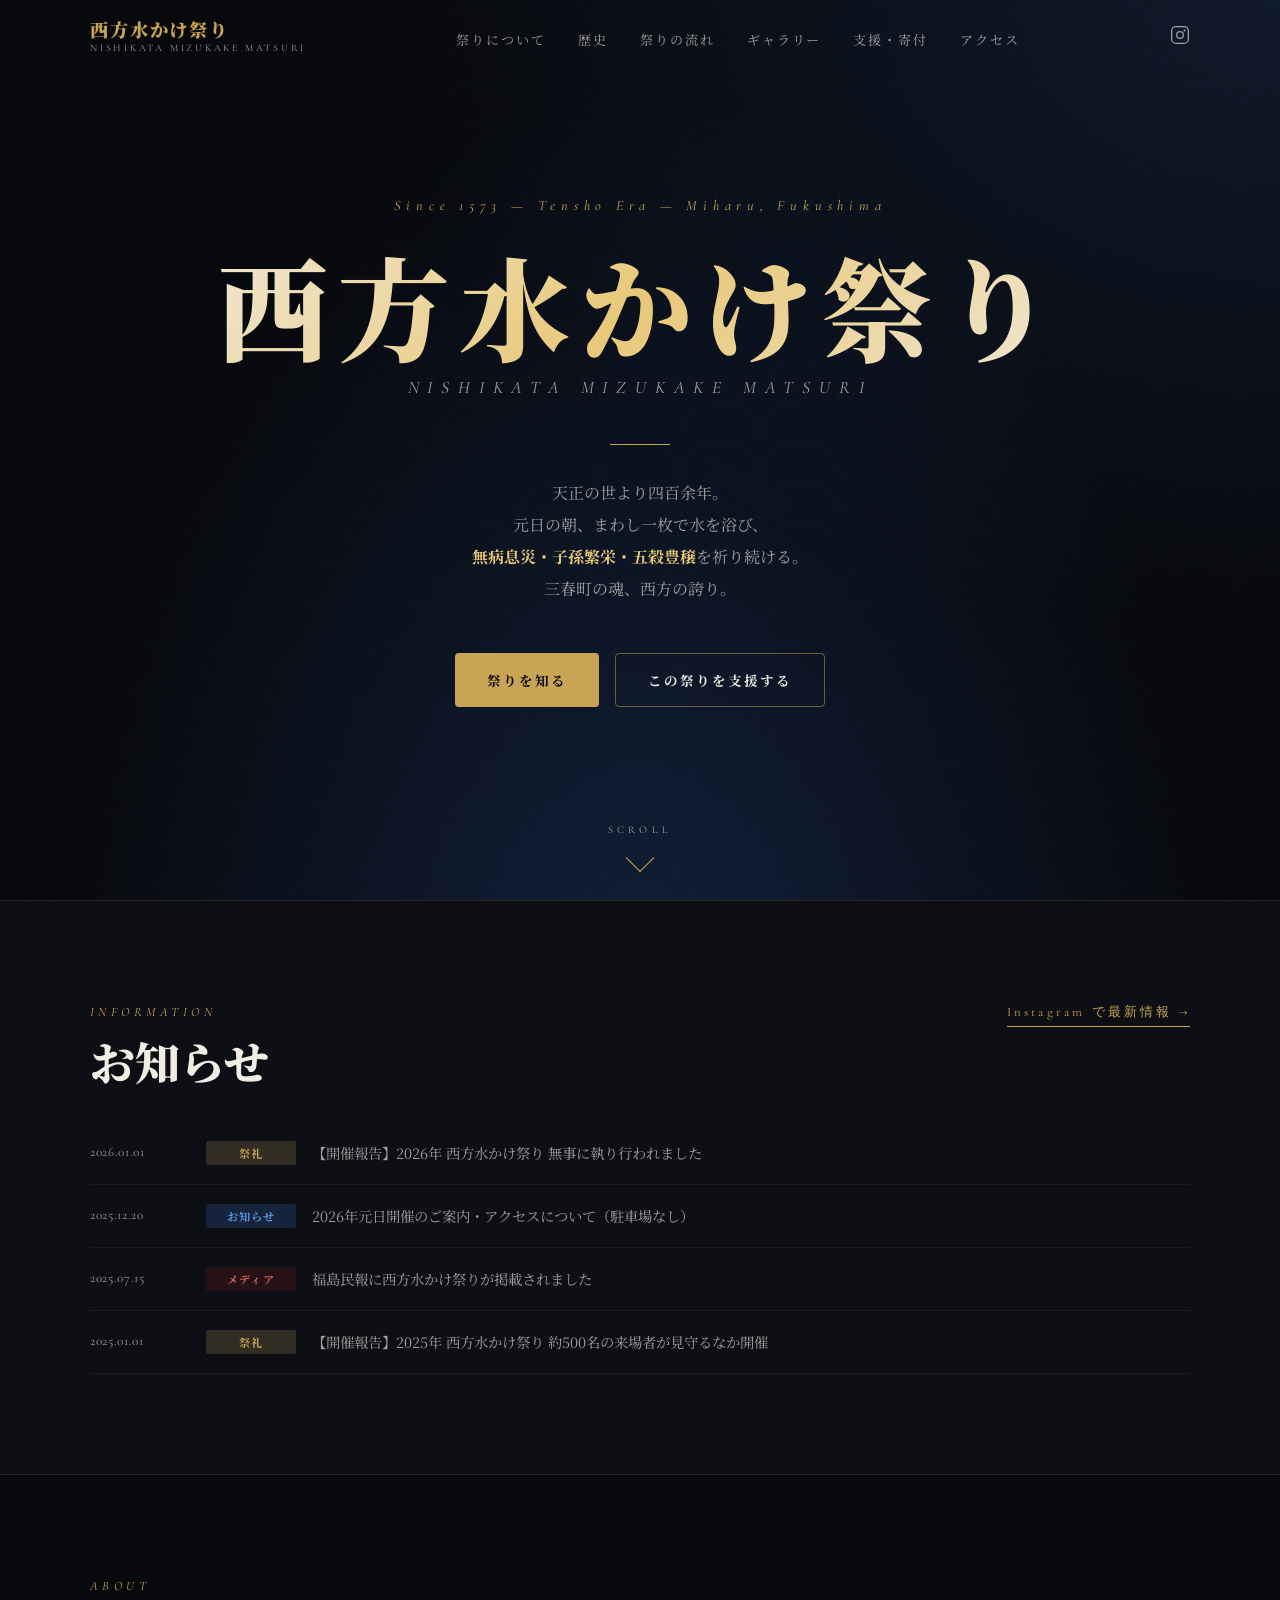
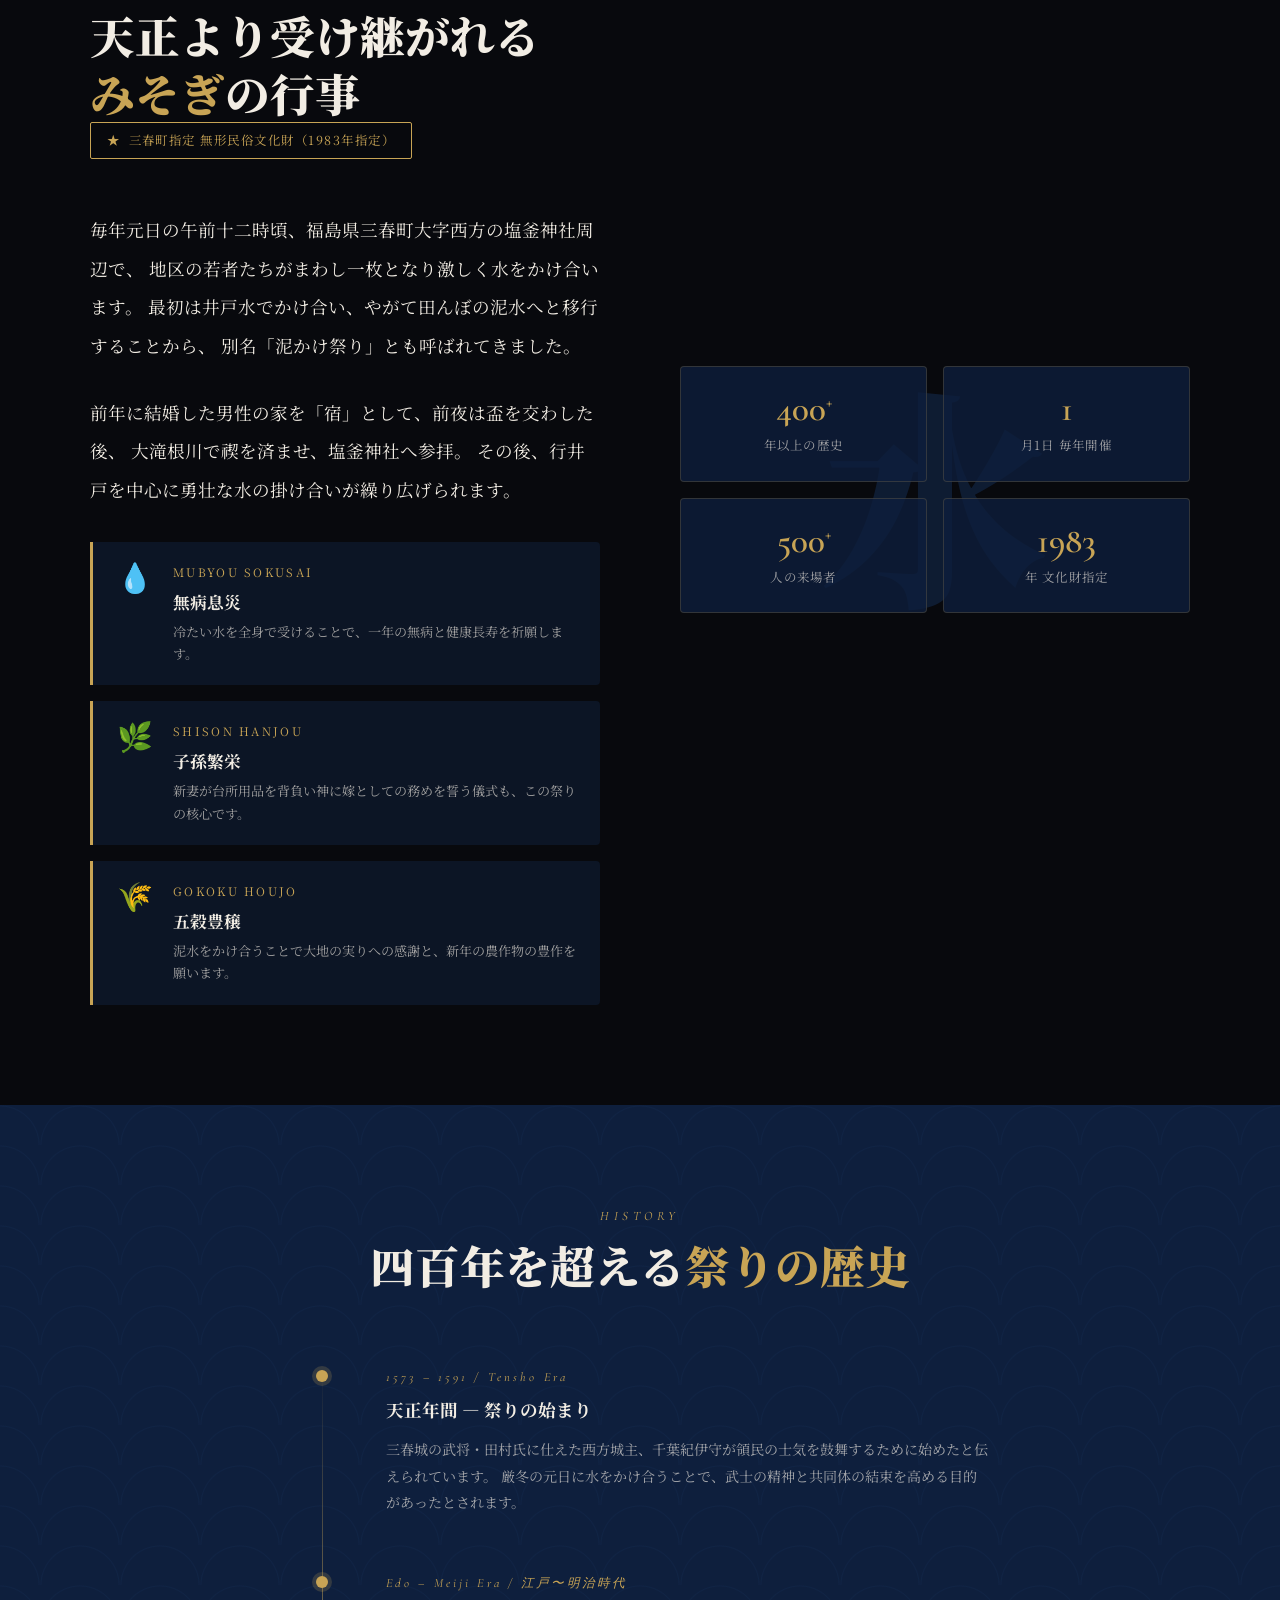
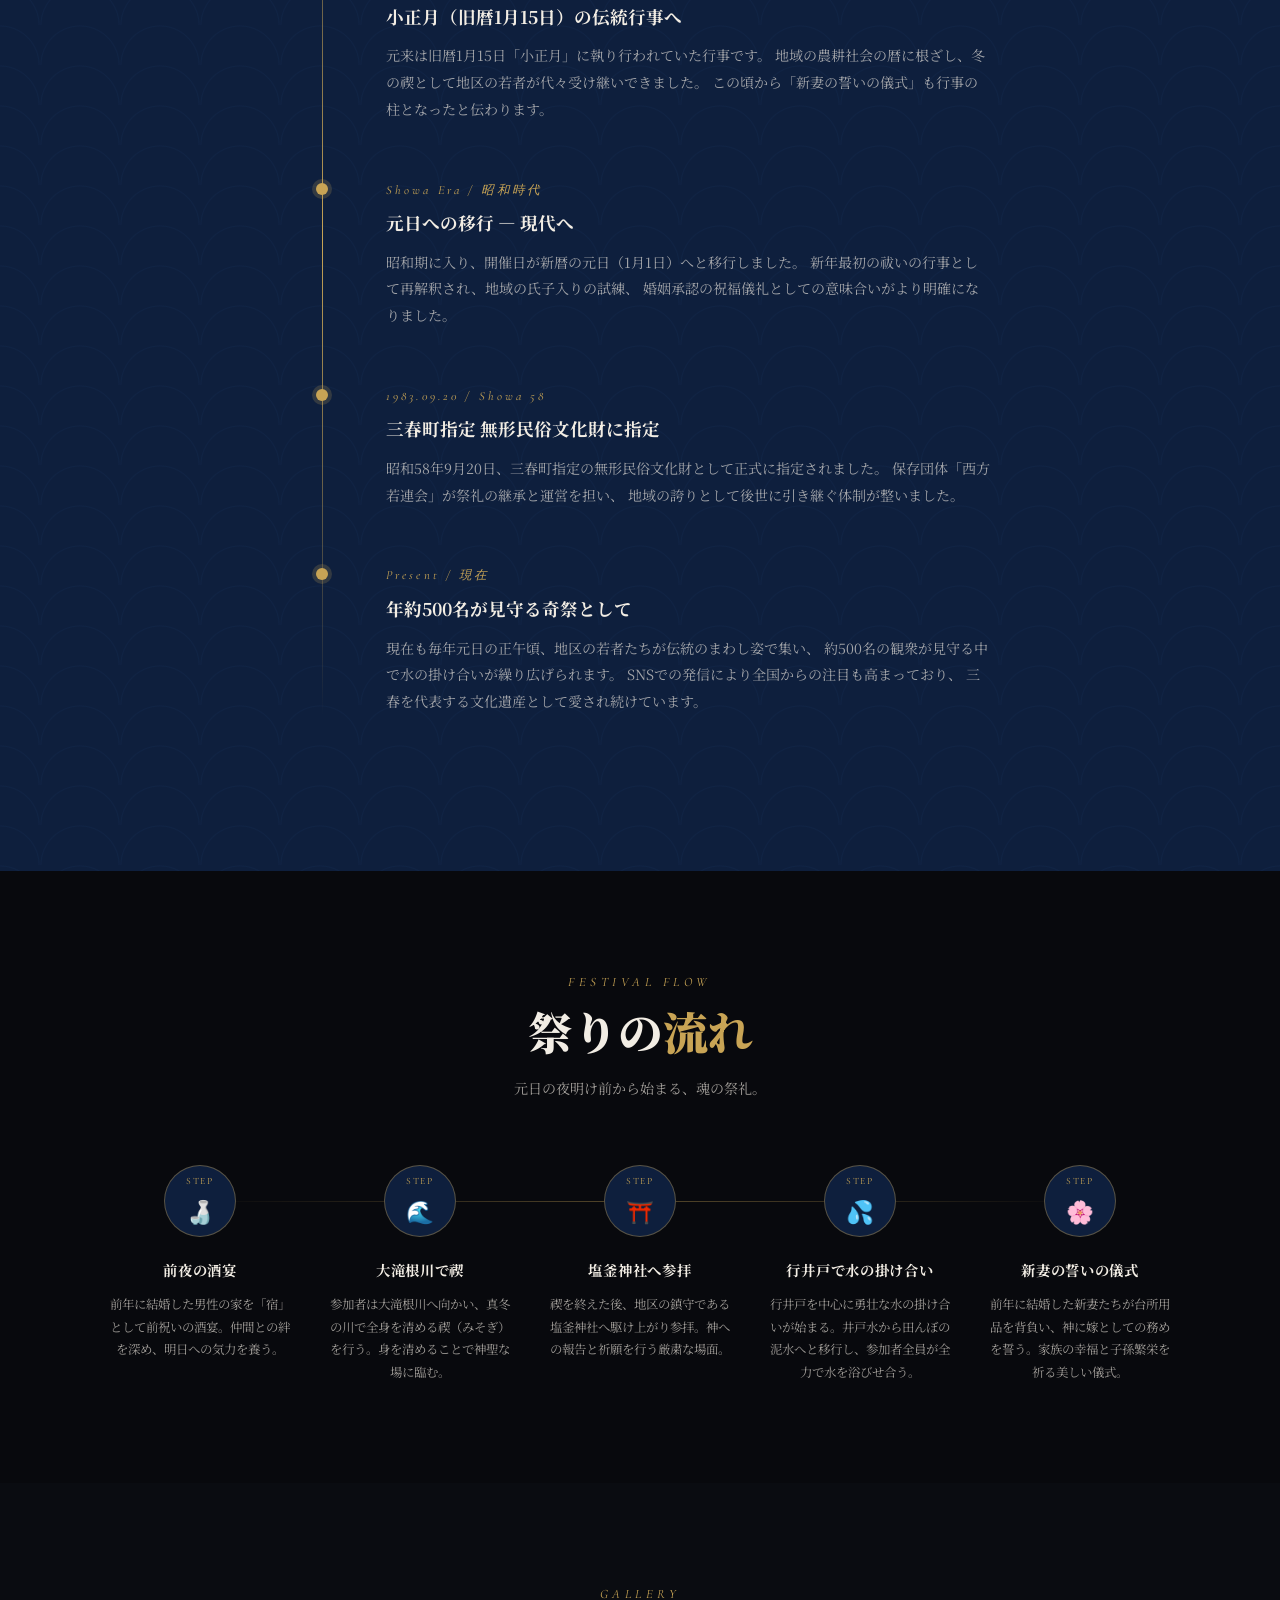
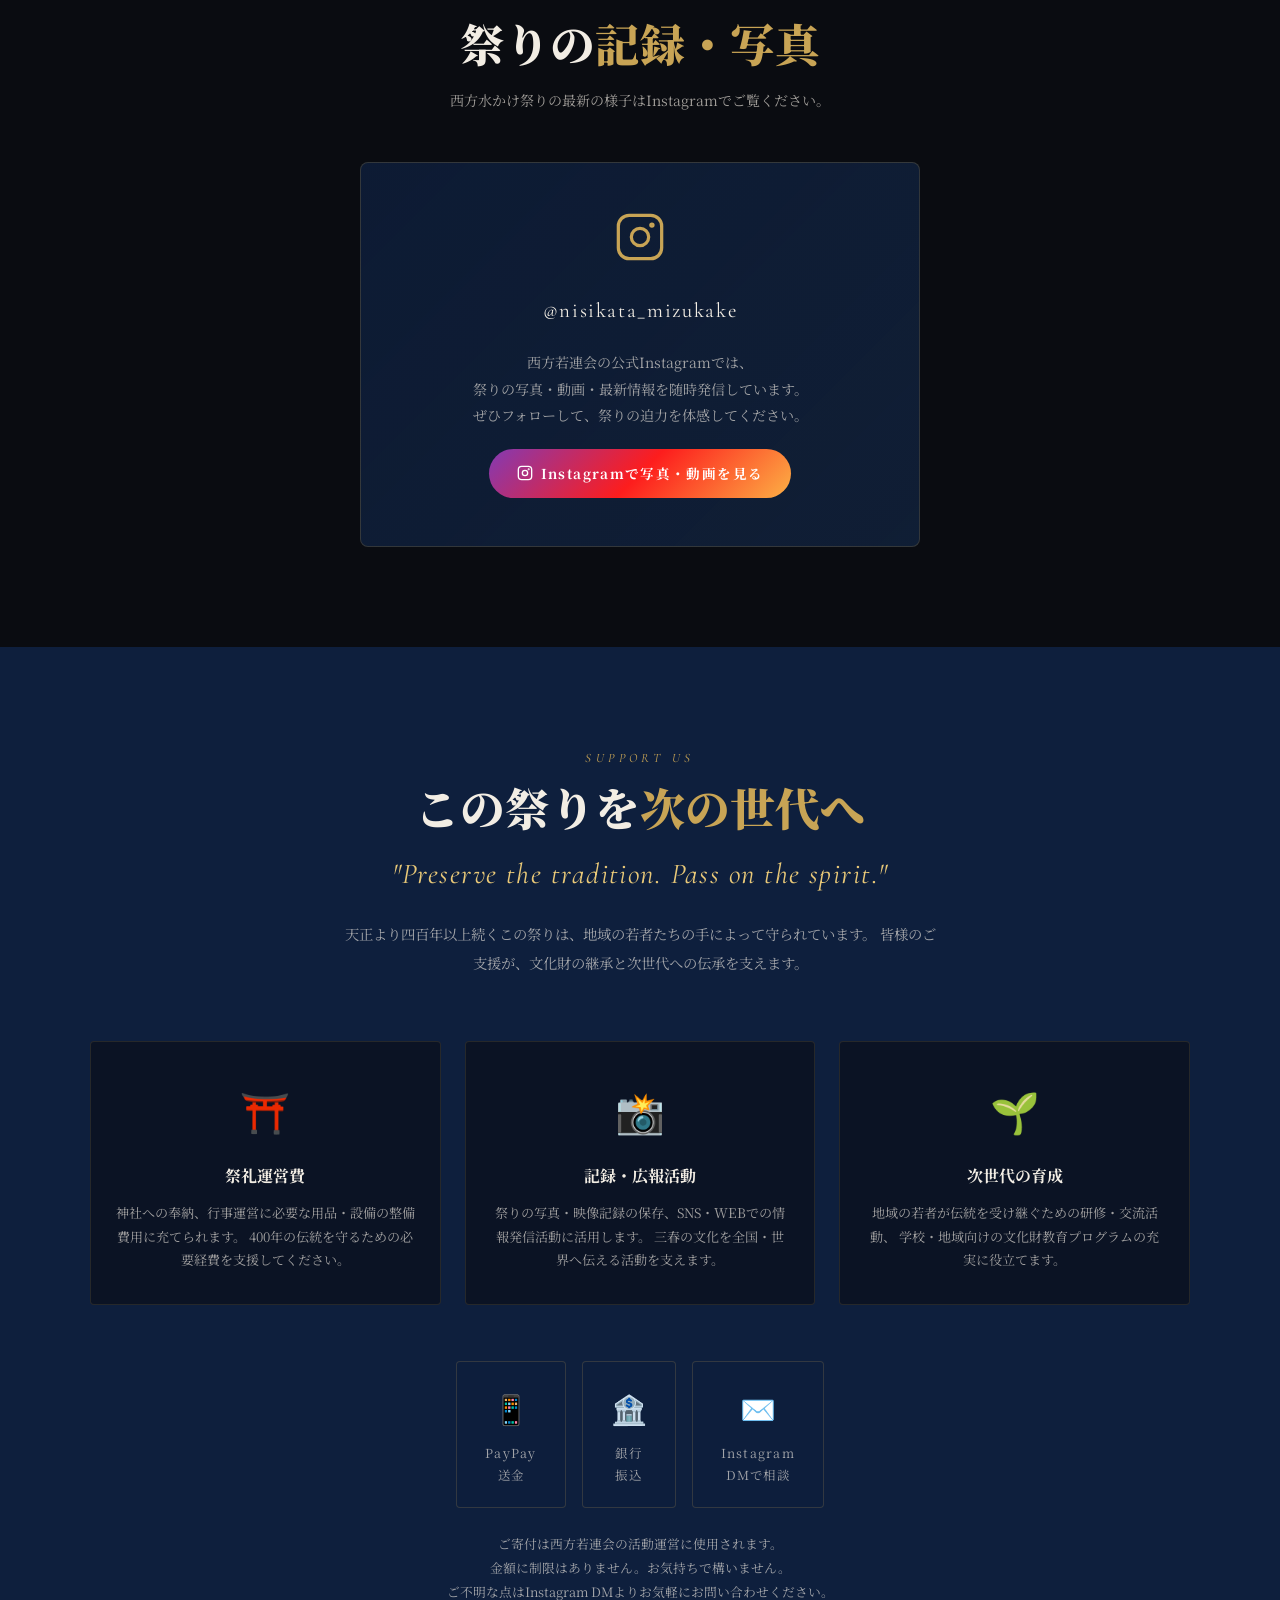
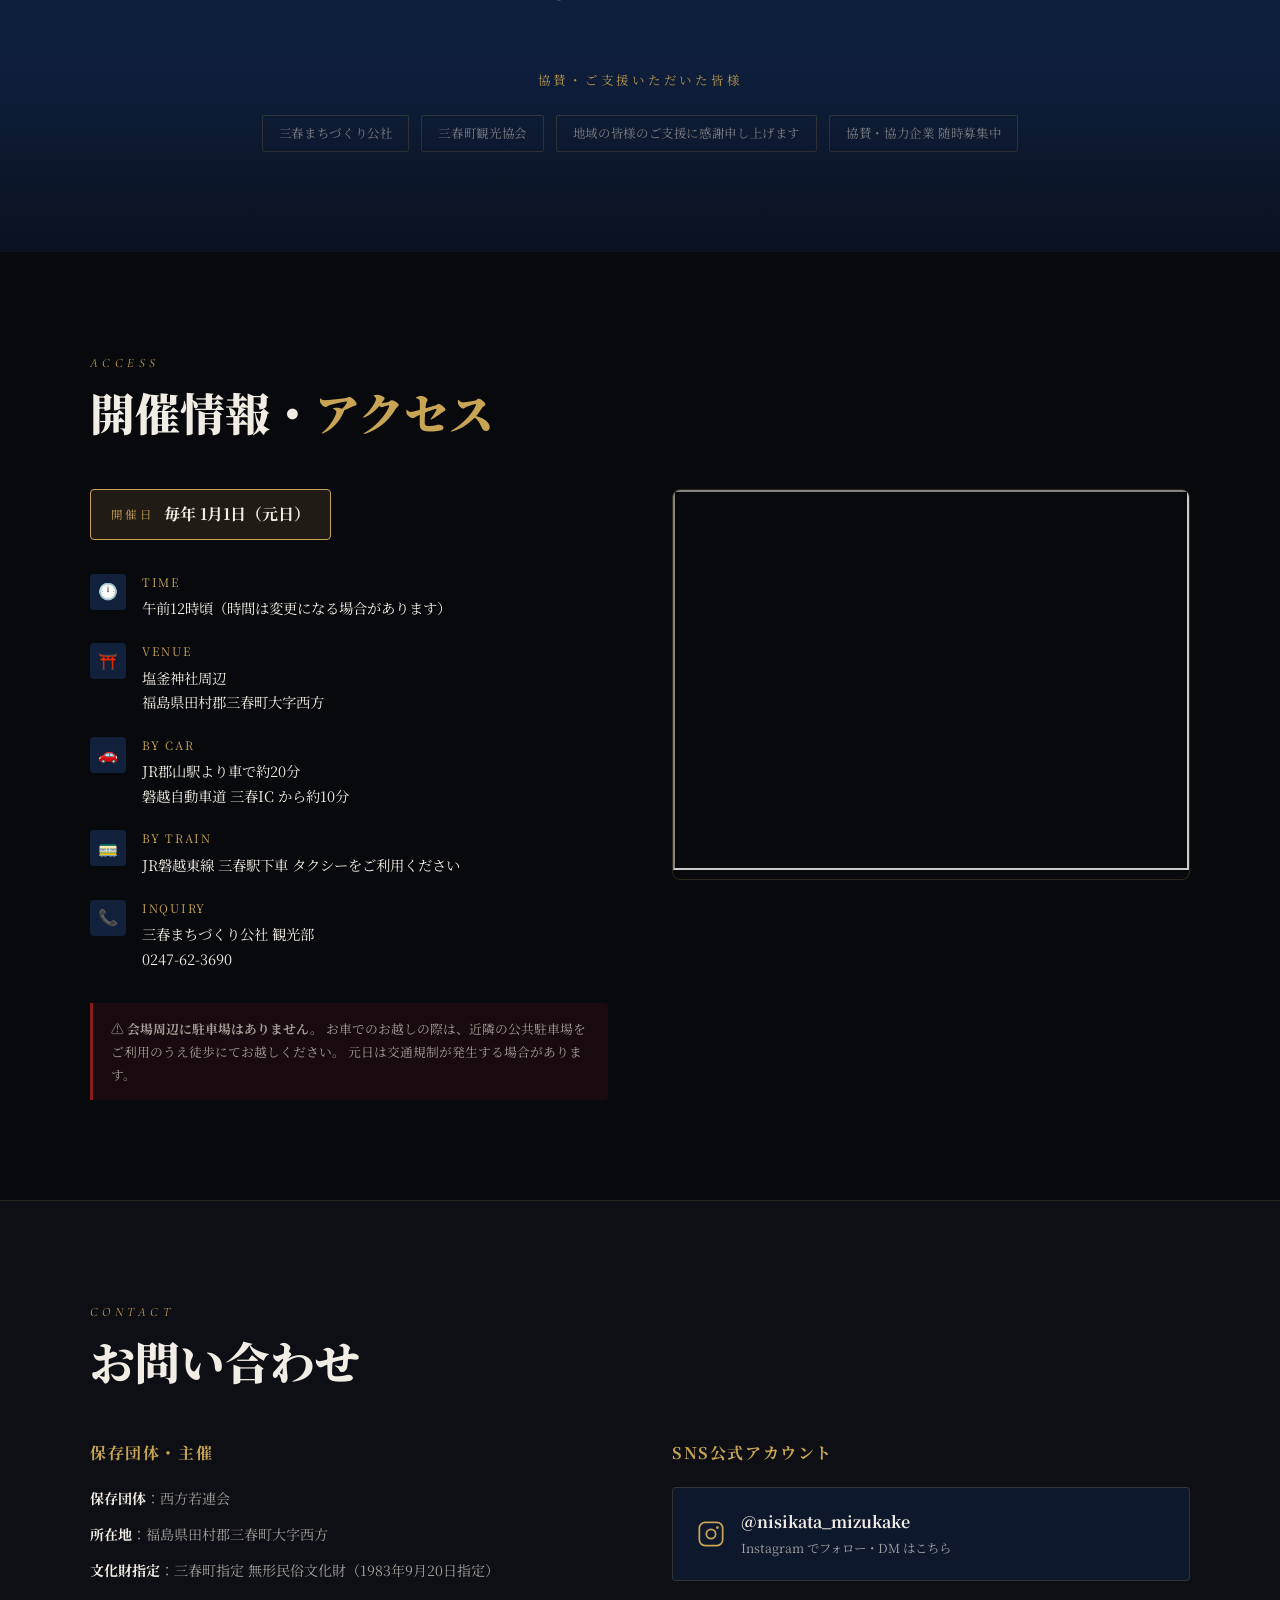
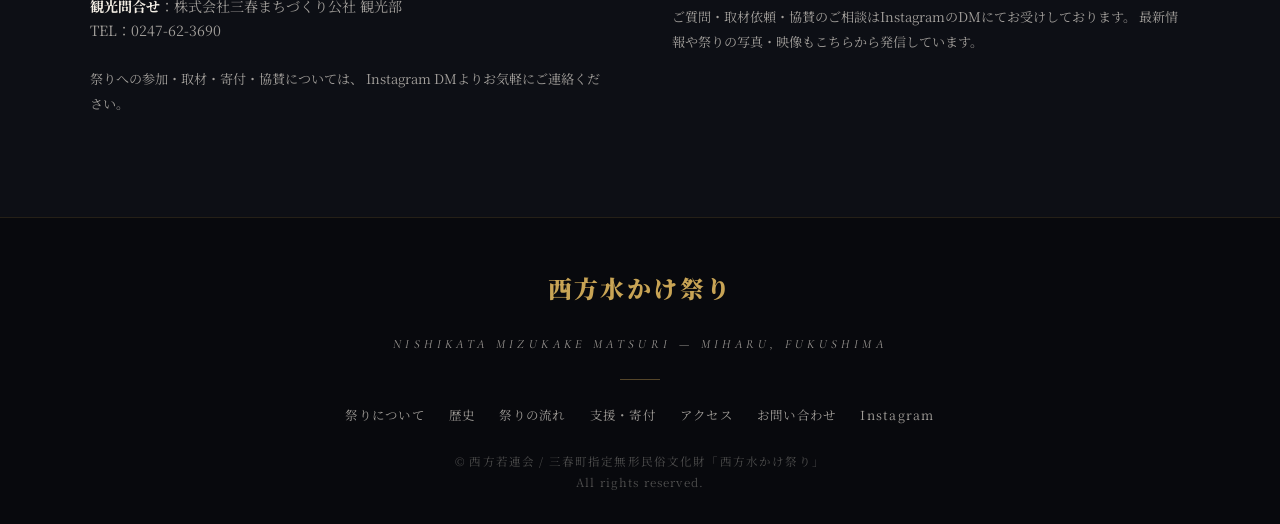
==== index.html @ 991879eb "Initial commit: 西方水かけ祭り 公式HP" ====
<!DOCTYPE html>
<html lang="ja">
<head>
  <meta charset="UTF-8">
  <meta name="viewport" content="width=device-width, initial-scale=1.0">
  <title>西方水かけ祭り | 福島県三春町 三春町指定無形民俗文化財</title>
  <meta name="description" content="天正年間より400年以上続く三春町の奇祭。毎年元日、まわし一枚で水をかけ合う勇壮な「みそぎ」の行事。無病息災・子孫繁栄・五穀豊穣を祈願。福島県三春町 塩釜神社。">
  <meta property="og:title" content="西方水かけ祭り | 福島県三春町">
  <meta property="og:description" content="天正年間より400年以上続く三春町の奇祭。毎年元日、まわし一枚で水をかけ合う勇壮な「みそぎ」の行事。">
  <meta property="og:type" content="website">
  <meta property="og:locale" content="ja_JP">
  <meta name="twitter:card" content="summary_large_image">
  <link rel="canonical" href="https://nisikata-mizukake.github.io/">
  <link rel="stylesheet" href="css/style.css">
  <link rel="icon" href="data:image/svg+xml,<svg xmlns='http://www.w3.org/2000/svg' viewBox='0 0 100 100'><text y='.9em' font-size='90'>💧</text></svg>">
</head>
<body>

  <!-- ========== MOBILE MENU ========== -->
  <div class="mobile-menu" id="mobileMenu" role="dialog" aria-modal="true" aria-label="メニュー">
    <button class="mobile-menu-close" id="mobileClose" aria-label="閉じる">&times;</button>
    <a href="#about"   onclick="closeMobile()">祭りについて</a>
    <a href="#history" onclick="closeMobile()">歴史</a>
    <a href="#flow"    onclick="closeMobile()">祭りの流れ</a>
    <a href="#gallery" onclick="closeMobile()">ギャラリー</a>
    <a href="#support" onclick="closeMobile()">支援・寄付</a>
    <a href="#access"  onclick="closeMobile()">アクセス</a>
    <a href="#contact" onclick="closeMobile()">お問い合わせ</a>
  </div>

  <!-- ========== NAVIGATION ========== -->
  <nav id="navbar" role="navigation" aria-label="メインナビゲーション">
    <div class="container">
      <div class="nav-inner">
        <a href="#hero" class="nav-logo" aria-label="トップへ">
          <span class="nav-logo-ja">西方水かけ祭り</span>
          <span class="nav-logo-en">Nishikata Mizukake Matsuri</span>
        </a>
        <ul class="nav-links" role="list">
          <li><a href="#about">祭りについて</a></li>
          <li><a href="#history">歴史</a></li>
          <li><a href="#flow">祭りの流れ</a></li>
          <li><a href="#gallery">ギャラリー</a></li>
          <li><a href="#support">支援・寄付</a></li>
          <li><a href="#access">アクセス</a></li>
        </ul>
        <div class="nav-sns">
          <a href="https://www.instagram.com/nisikata_mizukake/" target="_blank" rel="noopener" aria-label="Instagram">
            <svg viewBox="0 0 24 24" fill="none" stroke="currentColor" stroke-width="1.5" stroke-linecap="round" stroke-linejoin="round" aria-hidden="true">
              <rect x="2" y="2" width="20" height="20" rx="5" ry="5"/>
              <circle cx="12" cy="12" r="4"/>
              <circle cx="17.5" cy="6.5" r="0.5" fill="currentColor"/>
            </svg>
          </a>
        </div>
        <button class="nav-burger" id="burgerBtn" aria-label="メニューを開く" aria-expanded="false">
          <span></span><span></span><span></span>
        </button>
      </div>
    </div>
  </nav>

  <!-- ========== HERO ========== -->
  <section id="hero" aria-label="メインビジュアル">
    <div class="hero-bg"></div>
    <div class="ripple-container" aria-hidden="true">
      <div class="ripple"></div>
      <div class="ripple"></div>
      <div class="ripple"></div>
      <div class="ripple"></div>
      <div class="ripple"></div>
    </div>
    <div class="hero-vline" aria-hidden="true"></div>
    <div class="hero-vline" aria-hidden="true"></div>
    <div class="container">
      <div class="hero-content">
        <p class="hero-year">Since 1573 &mdash; Tensho Era &mdash; Miharu, Fukushima</p>
        <h1 class="hero-title-main">西方水かけ祭り</h1>
        <p class="hero-title-sub">Nishikata Mizukake Matsuri</p>
        <div class="hero-divider" aria-hidden="true"></div>
        <p class="hero-copy">
          天正の世より四百余年。<br>
          元日の朝、まわし一枚で水を浴び、<br>
          <span class="em">無病息災・子孫繁栄・五穀豊穣</span>を祈り続ける。<br>
          三春町の魂、西方の誇り。
        </p>
        <div class="hero-btns">
          <a href="#about" class="btn btn-primary">祭りを知る</a>
          <a href="#support" class="btn btn-outline">この祭りを支援する</a>
        </div>
      </div>
    </div>
    <div class="hero-scroll" aria-hidden="true">
      <span>SCROLL</span>
      <div class="scroll-arrow"></div>
    </div>
  </section>

  <!-- ========== NEWS ========== -->
  <section id="news" class="section" aria-labelledby="news-heading">
    <div class="container">
      <div class="news-header reveal">
        <div>
          <div class="section-label">Information</div>
          <h2 class="section-title" id="news-heading">お知らせ</h2>
        </div>
        <a href="https://www.instagram.com/nisikata_mizukake/" target="_blank" rel="noopener" class="news-more">Instagram で最新情報 &rarr;</a>
      </div>
      <div class="news-list reveal" role="list">
        <a href="https://www.instagram.com/nisikata_mizukake/" target="_blank" rel="noopener" class="news-item" role="listitem">
          <span class="news-date">2026.01.01</span>
          <span class="news-badge badge-event">祭礼</span>
          <span class="news-title">【開催報告】2026年 西方水かけ祭り 無事に執り行われました</span>
        </a>
        <a href="https://www.instagram.com/nisikata_mizukake/" target="_blank" rel="noopener" class="news-item" role="listitem">
          <span class="news-date">2025.12.20</span>
          <span class="news-badge badge-info">お知らせ</span>
          <span class="news-title">2026年元日開催のご案内・アクセスについて（駐車場なし）</span>
        </a>
        <a href="https://www.instagram.com/nisikata_mizukake/" target="_blank" rel="noopener" class="news-item" role="listitem">
          <span class="news-date">2025.07.15</span>
          <span class="news-badge badge-media">メディア</span>
          <span class="news-title">福島民報に西方水かけ祭りが掲載されました</span>
        </a>
        <a href="https://www.instagram.com/nisikata_mizukake/" target="_blank" rel="noopener" class="news-item" role="listitem">
          <span class="news-date">2025.01.01</span>
          <span class="news-badge badge-event">祭礼</span>
          <span class="news-title">【開催報告】2025年 西方水かけ祭り 約500名の来場者が見守るなか開催</span>
        </a>
      </div>
    </div>
  </section>

  <!-- ========== ABOUT ========== -->
  <section id="about" class="section" aria-labelledby="about-heading">
    <div class="container">
      <div class="about-grid">
        <div class="about-text-block">
          <div class="reveal-left">
            <div class="section-label">About</div>
            <h2 class="section-title" id="about-heading">
              天正より受け継がれる<br><span class="gold">みそぎ</span>の行事
            </h2>
          </div>
          <div class="about-badge reveal-left" style="transition-delay:.1s">
            <span>★</span> 三春町指定 無形民俗文化財（1983年指定）
          </div>
          <p class="about-lead reveal-left" style="transition-delay:.15s">
            毎年元日の午前十二時頃、福島県三春町大字西方の塩釜神社周辺で、
            地区の若者たちがまわし一枚となり激しく水をかけ合います。
            最初は井戸水でかけ合い、やがて田んぼの泥水へと移行することから、
            別名「泥かけ祭り」とも呼ばれてきました。
          </p>
          <p class="about-lead reveal-left" style="transition-delay:.2s">
            前年に結婚した男性の家を「宿」として、前夜は盃を交わした後、
            大滝根川で禊を済ませ、塩釜神社へ参拝。
            その後、行井戸を中心に勇壮な水の掛け合いが繰り広げられます。
          </p>
          <div class="about-keys">
            <div class="key-card reveal-left" style="transition-delay:.25s">
              <div class="key-icon">💧</div>
              <div>
                <div class="key-label">MUBYOU SOKUSAI</div>
                <div class="key-title">無病息災</div>
                <div class="key-desc">冷たい水を全身で受けることで、一年の無病と健康長寿を祈願します。</div>
              </div>
            </div>
            <div class="key-card reveal-left" style="transition-delay:.3s">
              <div class="key-icon">🌿</div>
              <div>
                <div class="key-label">SHISON HANJOU</div>
                <div class="key-title">子孫繁栄</div>
                <div class="key-desc">新妻が台所用品を背負い神に嫁としての務めを誓う儀式も、この祭りの核心です。</div>
              </div>
            </div>
            <div class="key-card reveal-left" style="transition-delay:.35s">
              <div class="key-icon">🌾</div>
              <div>
                <div class="key-label">GOKOKU HOUJO</div>
                <div class="key-title">五穀豊穣</div>
                <div class="key-desc">泥水をかけ合うことで大地の実りへの感謝と、新年の農作物の豊作を願います。</div>
              </div>
            </div>
          </div>
        </div>
        <div class="about-visual reveal-right">
          <div class="about-water-kanji" aria-hidden="true">水</div>
          <div class="about-facts">
            <div class="fact-box">
              <div class="fact-number">400<sup>+</sup></div>
              <div class="fact-label">年以上の歴史</div>
            </div>
            <div class="fact-box">
              <div class="fact-number">1</div>
              <div class="fact-label">月1日 毎年開催</div>
            </div>
            <div class="fact-box">
              <div class="fact-number">500<sup>+</sup></div>
              <div class="fact-label">人の来場者</div>
            </div>
            <div class="fact-box">
              <div class="fact-number">1983</div>
              <div class="fact-label">年 文化財指定</div>
            </div>
          </div>
        </div>
      </div>
    </div>
  </section>

  <!-- ========== HISTORY ========== -->
  <section id="history" class="section" aria-labelledby="history-heading">
    <div class="container">
      <div class="history-header reveal">
        <div class="section-label">History</div>
        <h2 class="section-title" id="history-heading">
          四百年を超える<span class="gold">祭りの歴史</span>
        </h2>
      </div>
      <div class="timeline">
        <div class="timeline-item reveal">
          <div class="timeline-dot"><div class="timeline-dot-inner"></div></div>
          <div class="timeline-body">
            <div class="timeline-era">1573 – 1591 / Tensho Era</div>
            <div class="timeline-title">天正年間 — 祭りの始まり</div>
            <div class="timeline-desc">
              三春城の武将・田村氏に仕えた西方城主、千葉紀伊守が領民の士気を鼓舞するために始めたと伝えられています。
              厳冬の元日に水をかけ合うことで、武士の精神と共同体の結束を高める目的があったとされます。
            </div>
          </div>
        </div>
        <div class="timeline-item reveal" style="transition-delay:.1s">
          <div class="timeline-dot"><div class="timeline-dot-inner"></div></div>
          <div class="timeline-body">
            <div class="timeline-era">Edo – Meiji Era / 江戸〜明治時代</div>
            <div class="timeline-title">小正月（旧暦1月15日）の伝統行事へ</div>
            <div class="timeline-desc">
              元来は旧暦1月15日「小正月」に執り行われていた行事です。
              地域の農耕社会の暦に根ざし、冬の禊として地区の若者が代々受け継いできました。
              この頃から「新妻の誓いの儀式」も行事の柱となったと伝わります。
            </div>
          </div>
        </div>
        <div class="timeline-item reveal" style="transition-delay:.2s">
          <div class="timeline-dot"><div class="timeline-dot-inner"></div></div>
          <div class="timeline-body">
            <div class="timeline-era">Showa Era / 昭和時代</div>
            <div class="timeline-title">元日への移行 — 現代へ</div>
            <div class="timeline-desc">
              昭和期に入り、開催日が新暦の元日（1月1日）へと移行しました。
              新年最初の祓いの行事として再解釈され、地域の氏子入りの試練、
              婚姻承認の祝福儀礼としての意味合いがより明確になりました。
            </div>
          </div>
        </div>
        <div class="timeline-item reveal" style="transition-delay:.3s">
          <div class="timeline-dot"><div class="timeline-dot-inner"></div></div>
          <div class="timeline-body">
            <div class="timeline-era">1983.09.20 / Showa 58</div>
            <div class="timeline-title">三春町指定 無形民俗文化財に指定</div>
            <div class="timeline-desc">
              昭和58年9月20日、三春町指定の無形民俗文化財として正式に指定されました。
              保存団体「西方若連会」が祭礼の継承と運営を担い、
              地域の誇りとして後世に引き継ぐ体制が整いました。
            </div>
          </div>
        </div>
        <div class="timeline-item reveal" style="transition-delay:.4s">
          <div class="timeline-dot"><div class="timeline-dot-inner"></div></div>
          <div class="timeline-body">
            <div class="timeline-era">Present / 現在</div>
            <div class="timeline-title">年約500名が見守る奇祭として</div>
            <div class="timeline-desc">
              現在も毎年元日の正午頃、地区の若者たちが伝統のまわし姿で集い、
              約500名の観衆が見守る中で水の掛け合いが繰り広げられます。
              SNSでの発信により全国からの注目も高まっており、
              三春を代表する文化遺産として愛され続けています。
            </div>
          </div>
        </div>
      </div>
    </div>
  </section>

  <!-- ========== FLOW ========== -->
  <section id="flow" class="section" aria-labelledby="flow-heading">
    <div class="container">
      <div class="flow-header reveal">
        <div class="section-label">Festival Flow</div>
        <h2 class="section-title" id="flow-heading">
          祭りの<span class="gold">流れ</span>
        </h2>
        <p style="margin-top:16px;font-size:0.88rem;color:var(--white-sub);">
          元日の夜明け前から始まる、魂の祭礼。
        </p>
      </div>
      <div class="flow-steps">
        <div class="flow-step reveal" style="transition-delay:0s">
          <div class="flow-num">
            <span class="flow-num-text">STEP</span>
            <span class="flow-num-icon">🍶</span>
          </div>
          <div>
            <div class="flow-step-title">前夜の酒宴</div>
            <div class="flow-step-desc">前年に結婚した男性の家を「宿」として前祝いの酒宴。仲間との絆を深め、明日への気力を養う。</div>
          </div>
        </div>
        <div class="flow-step reveal" style="transition-delay:.1s">
          <div class="flow-num">
            <span class="flow-num-text">STEP</span>
            <span class="flow-num-icon">🌊</span>
          </div>
          <div>
            <div class="flow-step-title">大滝根川で禊</div>
            <div class="flow-step-desc">参加者は大滝根川へ向かい、真冬の川で全身を清める禊（みそぎ）を行う。身を清めることで神聖な場に臨む。</div>
          </div>
        </div>
        <div class="flow-step reveal" style="transition-delay:.2s">
          <div class="flow-num">
            <span class="flow-num-text">STEP</span>
            <span class="flow-num-icon">⛩️</span>
          </div>
          <div>
            <div class="flow-step-title">塩釜神社へ参拝</div>
            <div class="flow-step-desc">禊を終えた後、地区の鎮守である塩釜神社へ駆け上がり参拝。神への報告と祈願を行う厳粛な場面。</div>
          </div>
        </div>
        <div class="flow-step reveal" style="transition-delay:.3s">
          <div class="flow-num">
            <span class="flow-num-text">STEP</span>
            <span class="flow-num-icon">💦</span>
          </div>
          <div>
            <div class="flow-step-title">行井戸で水の掛け合い</div>
            <div class="flow-step-desc">行井戸を中心に勇壮な水の掛け合いが始まる。井戸水から田んぼの泥水へと移行し、参加者全員が全力で水を浴びせ合う。</div>
          </div>
        </div>
        <div class="flow-step reveal" style="transition-delay:.4s">
          <div class="flow-num">
            <span class="flow-num-text">STEP</span>
            <span class="flow-num-icon">🌸</span>
          </div>
          <div>
            <div class="flow-step-title">新妻の誓いの儀式</div>
            <div class="flow-step-desc">前年に結婚した新妻たちが台所用品を背負い、神に嫁としての務めを誓う。家族の幸福と子孫繁栄を祈る美しい儀式。</div>
          </div>
        </div>
      </div>
    </div>
  </section>

  <!-- ========== GALLERY / SNS ========== -->
  <section id="gallery" class="section" aria-labelledby="gallery-heading">
    <div class="container">
      <div class="gallery-header reveal">
        <div class="section-label">Gallery</div>
        <h2 class="section-title" id="gallery-heading">
          祭りの<span class="gold">記録・写真</span>
        </h2>
        <p style="margin-top:16px;font-size:0.88rem;color:var(--white-sub);">
          西方水かけ祭りの最新の様子はInstagramでご覧ください。
        </p>
      </div>
      <a href="https://www.instagram.com/nisikata_mizukake/" target="_blank" rel="noopener" class="gallery-sns-card reveal">
        <div class="gallery-sns-icon">
          <svg viewBox="0 0 24 24" fill="none" stroke="currentColor" stroke-width="1.5" stroke-linecap="round" stroke-linejoin="round" aria-hidden="true">
            <rect x="2" y="2" width="20" height="20" rx="5" ry="5"/>
            <circle cx="12" cy="12" r="4"/>
            <circle cx="17.5" cy="6.5" r="0.5" fill="currentColor"/>
          </svg>
        </div>
        <div class="gallery-sns-handle">@nisikata_mizukake</div>
        <div class="gallery-sns-desc">
          西方若連会の公式Instagramでは、<br>
          祭りの写真・動画・最新情報を随時発信しています。<br>
          ぜひフォローして、祭りの迫力を体感してください。
        </div>
        <span class="gallery-sns-btn" aria-label="Instagramを見る">
          <svg width="16" height="16" viewBox="0 0 24 24" fill="none" stroke="currentColor" stroke-width="2" stroke-linecap="round" stroke-linejoin="round" aria-hidden="true">
            <rect x="2" y="2" width="20" height="20" rx="5" ry="5"/>
            <circle cx="12" cy="12" r="4"/>
            <circle cx="17.5" cy="6.5" r="0.5" fill="currentColor"/>
          </svg>
          Instagramで写真・動画を見る
        </span>
      </a>
    </div>
  </section>

  <!-- ========== SUPPORT / DONATE ========== -->
  <section id="support" class="section" aria-labelledby="support-heading">
    <div class="container">
      <div class="support-header reveal">
        <div class="section-label">Support Us</div>
        <h2 class="section-title" id="support-heading">
          この祭りを<span class="gold">次の世代へ</span>
        </h2>
        <p class="support-copy">"Preserve the tradition. Pass on the spirit."</p>
        <p style="margin-top:20px;font-size:0.9rem;color:var(--white-sub);max-width:600px;margin-inline:auto;line-height:2;">
          天正より四百年以上続くこの祭りは、地域の若者たちの手によって守られています。
          皆様のご支援が、文化財の継承と次世代への伝承を支えます。
        </p>
      </div>
      <div class="support-grid">
        <div class="support-card reveal" style="transition-delay:0s">
          <div class="support-icon">⛩️</div>
          <div class="support-card-title">祭礼運営費</div>
          <div class="support-card-desc">
            神社への奉納、行事運営に必要な用品・設備の整備費用に充てられます。
            400年の伝統を守るための必要経費を支援してください。
          </div>
        </div>
        <div class="support-card reveal" style="transition-delay:.1s">
          <div class="support-icon">📸</div>
          <div class="support-card-title">記録・広報活動</div>
          <div class="support-card-desc">
            祭りの写真・映像記録の保存、SNS・WEBでの情報発信活動に活用します。
            三春の文化を全国・世界へ伝える活動を支えます。
          </div>
        </div>
        <div class="support-card reveal" style="transition-delay:.2s">
          <div class="support-icon">🌱</div>
          <div class="support-card-title">次世代の育成</div>
          <div class="support-card-desc">
            地域の若者が伝統を受け継ぐための研修・交流活動、
            学校・地域向けの文化財教育プログラムの充実に役立てます。
          </div>
        </div>
      </div>

      <div class="support-actions reveal" style="transition-delay:.1s">
        <div class="support-methods">
          <div class="support-method" onclick="showDonateInfo('paypay')">
            <div class="support-method-icon">📱</div>
            <div class="support-method-label">PayPay<br>送金</div>
          </div>
          <div class="support-method" onclick="showDonateInfo('bank')">
            <div class="support-method-icon">🏦</div>
            <div class="support-method-label">銀行<br>振込</div>
          </div>
          <a href="https://www.instagram.com/nisikata_mizukake/" target="_blank" rel="noopener" class="support-method">
            <div class="support-method-icon">✉️</div>
            <div class="support-method-label">Instagram<br>DMで相談</div>
          </a>
        </div>
        <!-- 振込情報モーダル -->
        <div id="donateModal" style="display:none;background:rgba(14,31,61,0.95);border:1px solid var(--gold);border-radius:8px;padding:28px 32px;max-width:480px;width:100%;text-align:center;">
          <div id="donateModalContent"></div>
          <button onclick="closeDonateModal()" style="margin-top:20px;background:none;border:1px solid rgba(200,164,85,0.4);color:var(--white-sub);padding:8px 24px;border-radius:4px;cursor:pointer;font-family:var(--font-ja);letter-spacing:0.1em;">閉じる</button>
        </div>

        <p class="support-note">
          ご寄付は西方若連会の活動運営に使用されます。<br>
          金額に制限はありません。お気持ちで構いません。<br>
          ご不明な点はInstagram DMよりお気軽にお問い合わせください。
        </p>
      </div>

      <div class="supporters-section reveal" style="transition-delay:.2s">
        <div class="supporters-title">協賛・ご支援いただいた皆様</div>
        <div class="supporters-list">
          <span class="supporter-badge">三春まちづくり公社</span>
          <span class="supporter-badge">三春町観光協会</span>
          <span class="supporter-badge">地域の皆様のご支援に感謝申し上げます</span>
          <span class="supporter-badge">協賛・協力企業 随時募集中</span>
        </div>
      </div>
    </div>
  </section>

  <!-- ========== ACCESS ========== -->
  <section id="access" class="section" aria-labelledby="access-heading">
    <div class="container">
      <div style="margin-bottom:48px;" class="reveal">
        <div class="section-label">Access</div>
        <h2 class="section-title" id="access-heading">開催情報・<span class="gold">アクセス</span></h2>
      </div>
      <div class="access-grid">
        <div class="access-info reveal-left">
          <div class="access-event-date">
            <span class="date-label">開催日</span>
            <span class="date-val">毎年 1月1日（元日）</span>
          </div>
          <ul class="access-list">
            <li>
              <div class="access-list-icon">🕛</div>
              <div class="access-list-text">
                <div class="access-list-label">Time</div>
                <div class="access-list-val">午前12時頃（時間は変更になる場合があります）</div>
              </div>
            </li>
            <li>
              <div class="access-list-icon">⛩️</div>
              <div class="access-list-text">
                <div class="access-list-label">Venue</div>
                <div class="access-list-val">塩釜神社周辺<br>福島県田村郡三春町大字西方</div>
              </div>
            </li>
            <li>
              <div class="access-list-icon">🚗</div>
              <div class="access-list-text">
                <div class="access-list-label">By Car</div>
                <div class="access-list-val">JR郡山駅より車で約20分<br>磐越自動車道 三春IC から約10分</div>
              </div>
            </li>
            <li>
              <div class="access-list-icon">🚃</div>
              <div class="access-list-text">
                <div class="access-list-label">By Train</div>
                <div class="access-list-val">JR磐越東線 三春駅下車 タクシーをご利用ください</div>
              </div>
            </li>
            <li>
              <div class="access-list-icon">📞</div>
              <div class="access-list-text">
                <div class="access-list-label">Inquiry</div>
                <div class="access-list-val">三春まちづくり公社 観光部<br>0247-62-3690</div>
              </div>
            </li>
          </ul>
          <div class="access-note">
            ⚠ <strong>会場周辺に駐車場はありません。</strong>
            お車でのお越しの際は、近隣の公共駐車場をご利用のうえ徒歩にてお越しください。
            元日は交通規制が発生する場合があります。
          </div>
        </div>
        <div class="map-wrap reveal-right">
          <iframe
            src="https://www.google.com/maps/embed?pb=!1m18!1m12!1m3!1d3194.1234567890!2d140.4987!3d37.4412!2m3!1f0!2f0!3f0!3m2!1i1024!2i768!4f13.1!3m3!1m2!1s0x0%3A0x0!2s%E5%A1%A9%E9%87%9C%E7%A5%9E%E7%A4%BE!5e0!3m2!1sja!2sjp!4v1700000000000!5m2!1sja!2sjp"
            title="塩釜神社 地図"
            loading="lazy"
            referrerpolicy="no-referrer-when-downgrade"
            allowfullscreen>
          </iframe>
        </div>
      </div>
    </div>
  </section>

  <!-- ========== CONTACT ========== -->
  <section id="contact" class="section" aria-labelledby="contact-heading">
    <div class="container">
      <div style="margin-bottom:48px;" class="reveal">
        <div class="section-label">Contact</div>
        <h2 class="section-title" id="contact-heading">お問い合わせ</h2>
      </div>
      <div class="contact-grid">
        <div class="reveal-left">
          <div class="contact-block-title">保存団体・主催</div>
          <ul class="contact-detail-list">
            <li><strong>保存団体</strong>：西方若連会</li>
            <li><strong>所在地</strong>：福島県田村郡三春町大字西方</li>
            <li><strong>文化財指定</strong>：三春町指定 無形民俗文化財（1983年9月20日指定）</li>
            <li><strong>観光問合せ</strong>：株式会社三春まちづくり公社 観光部<br>TEL：0247-62-3690</li>
          </ul>
          <p style="margin-top:24px;font-size:0.82rem;color:var(--white-sub);line-height:1.9;">
            祭りへの参加・取材・寄付・協賛については、
            Instagram DMよりお気軽にご連絡ください。
          </p>
        </div>
        <div class="reveal-right" style="transition-delay:.1s">
          <div class="contact-block-title">SNS公式アカウント</div>
          <a href="https://www.instagram.com/nisikata_mizukake/" target="_blank" rel="noopener" class="contact-sns-cta">
            <svg viewBox="0 0 24 24" fill="none" stroke="currentColor" stroke-width="1.5" stroke-linecap="round" stroke-linejoin="round" aria-hidden="true">
              <rect x="2" y="2" width="20" height="20" rx="5" ry="5"/>
              <circle cx="12" cy="12" r="4"/>
              <circle cx="17.5" cy="6.5" r="0.5" fill="currentColor"/>
            </svg>
            <div class="contact-sns-text">
              <div class="contact-sns-handle">@nisikata_mizukake</div>
              <div class="contact-sns-note">Instagram でフォロー・DM はこちら</div>
            </div>
          </a>
          <p style="margin-top:24px;font-size:0.82rem;color:var(--white-sub);line-height:1.9;">
            ご質問・取材依頼・協賛のご相談はInstagramのDMにてお受けしております。
            最新情報や祭りの写真・映像もこちらから発信しています。
          </p>
        </div>
      </div>
    </div>
  </section>

  <!-- ========== FOOTER ========== -->
  <footer role="contentinfo">
    <div class="container">
      <div class="footer-inner">
        <div class="footer-logo-ja">西方水かけ祭り</div>
        <div class="footer-logo-en">Nishikata Mizukake Matsuri — Miharu, Fukushima</div>
        <div class="footer-divider" aria-hidden="true"></div>
        <div class="footer-links">
          <a href="#about">祭りについて</a>
          <a href="#history">歴史</a>
          <a href="#flow">祭りの流れ</a>
          <a href="#support">支援・寄付</a>
          <a href="#access">アクセス</a>
          <a href="#contact">お問い合わせ</a>
          <a href="https://www.instagram.com/nisikata_mizukake/" target="_blank" rel="noopener">Instagram</a>
        </div>
        <p class="footer-copy">
          &copy; 西方若連会 / 三春町指定無形民俗文化財「西方水かけ祭り」<br>
          All rights reserved.
        </p>
      </div>
    </div>
  </footer>

  <script src="js/main.js"></script>
</body>
</html>
---- css/style.css ----
/* ============================================================
   西方水かけ祭り 公式HP — style.css
   ============================================================ */

/* ---------- Google Fonts ---------- */
@import url('https://fonts.googleapis.com/css2?family=Noto+Serif+JP:wght@400;700;900&family=Cormorant+Garamond:ital,wght@0,400;0,600;1,400;1,600&display=swap');

/* ---------- CSS Variables ---------- */
:root {
  --black:      #08090d;
  --dark-navy:  #0e1f3d;
  --navy:       #1a3a6b;
  --water:      #3a7bd5;
  --water-light:#5a9ae0;
  --gold:       #c8a455;
  --gold-light: #e8c878;
  --white:      #f2ede4;
  --white-sub:  rgba(242,237,228,0.65);
  --crimson:    #8b1a1a;
  --font-ja:    'Noto Serif JP', serif;
  --font-en:    'Cormorant Garamond', serif;
  --transition: 0.4s cubic-bezier(0.25,0.8,0.25,1);
  --radius:     4px;
}

/* ---------- Reset & Base ---------- */
*, *::before, *::after { box-sizing: border-box; margin: 0; padding: 0; }

html { scroll-behavior: smooth; font-size: 16px; }

body {
  background: var(--black);
  color: var(--white);
  font-family: var(--font-ja);
  line-height: 1.8;
  overflow-x: hidden;
}

a { color: inherit; text-decoration: none; }
img { max-width: 100%; display: block; }

/* ---------- Utility ---------- */
.container {
  width: 90%;
  max-width: 1100px;
  margin: 0 auto;
}

.section { padding: 100px 0; }
.section-label {
  font-family: var(--font-en);
  font-style: italic;
  font-size: 0.8rem;
  letter-spacing: 0.35em;
  color: var(--gold);
  margin-bottom: 0.5rem;
  text-transform: uppercase;
}
.section-title {
  font-size: clamp(1.8rem, 4vw, 2.8rem);
  font-weight: 900;
  line-height: 1.3;
  color: var(--white);
}
.section-title .gold { color: var(--gold); }

/* ---------- Scroll Reveal ---------- */
.reveal {
  opacity: 0;
  transform: translateY(32px);
  transition: opacity 0.7s var(--transition), transform 0.7s var(--transition);
}
.reveal.visible {
  opacity: 1;
  transform: translateY(0);
}
.reveal-left {
  opacity: 0;
  transform: translateX(-32px);
  transition: opacity 0.7s var(--transition), transform 0.7s var(--transition);
}
.reveal-left.visible { opacity: 1; transform: translateX(0); }
.reveal-right {
  opacity: 0;
  transform: translateX(32px);
  transition: opacity 0.7s var(--transition), transform 0.7s var(--transition);
}
.reveal-right.visible { opacity: 1; transform: translateX(0); }

/* ---------- Navigation ---------- */
#navbar {
  position: fixed;
  top: 0; left: 0; right: 0;
  z-index: 1000;
  padding: 20px 0;
  transition: background var(--transition), padding var(--transition), backdrop-filter var(--transition);
}
#navbar.scrolled {
  background: rgba(8,9,13,0.92);
  backdrop-filter: blur(12px);
  padding: 12px 0;
  border-bottom: 1px solid rgba(200,164,85,0.2);
}
.nav-inner {
  display: flex;
  align-items: center;
  justify-content: space-between;
  gap: 24px;
}
.nav-logo {
  display: flex;
  flex-direction: column;
  gap: 2px;
  cursor: pointer;
}
.nav-logo-ja {
  font-size: 1.15rem;
  font-weight: 900;
  color: var(--gold);
  letter-spacing: 0.1em;
  line-height: 1;
}
.nav-logo-en {
  font-family: var(--font-en);
  font-size: 0.62rem;
  letter-spacing: 0.28em;
  color: var(--white-sub);
  text-transform: uppercase;
}
.nav-links {
  display: flex;
  align-items: center;
  gap: 32px;
  list-style: none;
}
.nav-links a {
  font-size: 0.82rem;
  letter-spacing: 0.15em;
  color: var(--white-sub);
  transition: color var(--transition);
  position: relative;
}
.nav-links a::after {
  content: '';
  position: absolute;
  bottom: -4px; left: 0;
  width: 0; height: 1px;
  background: var(--gold);
  transition: width var(--transition);
}
.nav-links a:hover { color: var(--gold); }
.nav-links a:hover::after { width: 100%; }
.nav-sns a {
  color: var(--white-sub);
  transition: color var(--transition);
}
.nav-sns a:hover { color: var(--gold); }
.nav-sns svg { width: 20px; height: 20px; }
.nav-burger {
  display: none;
  flex-direction: column;
  gap: 5px;
  cursor: pointer;
  padding: 4px;
}
.nav-burger span {
  display: block;
  width: 24px; height: 2px;
  background: var(--white);
  transition: var(--transition);
}

/* ---------- Mobile Menu ---------- */
.mobile-menu {
  display: none;
  position: fixed;
  inset: 0;
  background: rgba(8,9,13,0.97);
  z-index: 999;
  flex-direction: column;
  align-items: center;
  justify-content: center;
  gap: 40px;
}
.mobile-menu.open { display: flex; }
.mobile-menu a {
  font-size: 1.4rem;
  font-weight: 700;
  letter-spacing: 0.15em;
  color: var(--white-sub);
  transition: color var(--transition);
}
.mobile-menu a:hover { color: var(--gold); }
.mobile-menu-close {
  position: absolute;
  top: 24px; right: 24px;
  font-size: 2rem;
  color: var(--white-sub);
  cursor: pointer;
  background: none;
  border: none;
  color: var(--white);
  line-height: 1;
}

/* ============================================================
   HERO
   ============================================================ */
#hero {
  position: relative;
  height: 100vh;
  min-height: 600px;
  display: flex;
  align-items: center;
  justify-content: center;
  overflow: hidden;
  background: var(--black);
}

/* 青海波パターン背景 */
.hero-bg {
  position: absolute;
  inset: 0;
  background:
    radial-gradient(ellipse at 50% 120%, rgba(26,58,107,0.5) 0%, transparent 65%),
    radial-gradient(ellipse at 100% 0%, rgba(58,123,213,0.15) 0%, transparent 50%),
    var(--black);
}
.hero-bg::before {
  content: '';
  position: absolute;
  inset: 0;
  background-image:
    radial-gradient(circle at 0 100%, transparent 38px, rgba(58,123,213,0.07) 39px, transparent 40px),
    radial-gradient(circle at 100% 100%, transparent 38px, rgba(58,123,213,0.07) 39px, transparent 40px);
  background-size: 80px 40px;
  opacity: 0.5;
}

/* 波紋アニメーション */
.ripple-container {
  position: absolute;
  inset: 0;
  pointer-events: none;
}
.ripple {
  position: absolute;
  border-radius: 50%;
  border: 1px solid rgba(58,123,213,0.35);
  animation: rippleOut 6s ease-out infinite;
  transform: translate(-50%, -50%) scale(0);
}
.ripple:nth-child(1) { width: 200px; height: 200px; left: 50%; top: 60%; animation-delay: 0s; }
.ripple:nth-child(2) { width: 400px; height: 400px; left: 30%; top: 70%; animation-delay: 1.5s; }
.ripple:nth-child(3) { width: 300px; height: 300px; left: 70%; top: 55%; animation-delay: 3s; }
.ripple:nth-child(4) { width: 150px; height: 150px; left: 20%; top: 40%; animation-delay: 4.5s; }
.ripple:nth-child(5) { width: 500px; height: 500px; left: 60%; top: 80%; animation-delay: 2s; }

@keyframes rippleOut {
  0%   { transform: translate(-50%,-50%) scale(0); opacity: 0.8; }
  100% { transform: translate(-50%,-50%) scale(3); opacity: 0; }
}

/* 縦線装飾 */
.hero-vline {
  position: absolute;
  width: 1px;
  background: linear-gradient(to bottom, transparent, rgba(200,164,85,0.4), transparent);
  animation: vlineFade 3s ease-in-out infinite alternate;
}
.hero-vline:nth-child(1) { height: 40%; left: 12%; top: 30%; animation-delay: 0s; }
.hero-vline:nth-child(2) { height: 60%; right: 12%; top: 20%; animation-delay: 1s; }

@keyframes vlineFade {
  0%   { opacity: 0.3; }
  100% { opacity: 0.8; }
}

.hero-content {
  position: relative;
  z-index: 10;
  text-align: center;
  padding: 0 20px;
}
.hero-year {
  font-family: var(--font-en);
  font-style: italic;
  font-size: clamp(0.7rem, 1.5vw, 0.9rem);
  letter-spacing: 0.4em;
  color: var(--gold);
  margin-bottom: 1.5rem;
  opacity: 0;
  animation: fadeUp 1s 0.3s ease forwards;
}
.hero-title-main {
  font-size: clamp(3rem, 10vw, 7rem);
  font-weight: 900;
  line-height: 1.1;
  background: linear-gradient(135deg, var(--white) 0%, var(--gold-light) 50%, var(--white) 100%);
  -webkit-background-clip: text;
  -webkit-text-fill-color: transparent;
  background-clip: text;
  margin-bottom: 0.4rem;
  opacity: 0;
  animation: fadeUp 1s 0.5s ease forwards;
  letter-spacing: 0.08em;
}
.hero-title-sub {
  font-family: var(--font-en);
  font-style: italic;
  font-size: clamp(0.85rem, 2vw, 1.1rem);
  letter-spacing: 0.5em;
  color: var(--white-sub);
  margin-bottom: 2.5rem;
  opacity: 0;
  animation: fadeUp 1s 0.7s ease forwards;
  text-transform: uppercase;
}
.hero-divider {
  width: 60px;
  height: 1px;
  background: var(--gold);
  margin: 0 auto 2rem;
  opacity: 0;
  animation: fadeUp 1s 0.9s ease forwards;
}
.hero-copy {
  font-size: clamp(0.85rem, 2vw, 1rem);
  color: var(--white-sub);
  line-height: 2;
  margin-bottom: 3rem;
  opacity: 0;
  animation: fadeUp 1s 1.1s ease forwards;
}
.hero-copy .em {
  color: var(--gold-light);
  font-weight: 700;
}
.hero-btns {
  display: flex;
  gap: 16px;
  justify-content: center;
  flex-wrap: wrap;
  opacity: 0;
  animation: fadeUp 1s 1.3s ease forwards;
}

.btn {
  display: inline-flex;
  align-items: center;
  gap: 8px;
  padding: 14px 32px;
  font-family: var(--font-ja);
  font-size: 0.85rem;
  font-weight: 700;
  letter-spacing: 0.15em;
  border-radius: var(--radius);
  cursor: pointer;
  border: none;
  transition: var(--transition);
  position: relative;
  overflow: hidden;
}
.btn::before {
  content: '';
  position: absolute;
  inset: 0;
  background: rgba(255,255,255,0.1);
  transform: scaleX(0);
  transform-origin: left;
  transition: transform 0.35s ease;
}
.btn:hover::before { transform: scaleX(1); }

.btn-primary {
  background: var(--gold);
  color: var(--black);
}
.btn-primary:hover {
  background: var(--gold-light);
  transform: translateY(-2px);
  box-shadow: 0 8px 24px rgba(200,164,85,0.4);
}
.btn-outline {
  background: transparent;
  color: var(--white);
  border: 1px solid rgba(200,164,85,0.5);
}
.btn-outline:hover {
  border-color: var(--gold);
  color: var(--gold);
  transform: translateY(-2px);
}
.btn-water {
  background: var(--water);
  color: var(--white);
}
.btn-water:hover {
  background: var(--water-light);
  transform: translateY(-2px);
  box-shadow: 0 8px 24px rgba(58,123,213,0.4);
}

/* スクロール矢印 */
.hero-scroll {
  position: absolute;
  bottom: 32px;
  left: 50%;
  transform: translateX(-50%);
  display: flex;
  flex-direction: column;
  align-items: center;
  gap: 8px;
  opacity: 0;
  animation: fadeIn 1s 2s ease forwards;
}
.hero-scroll span {
  font-family: var(--font-en);
  font-size: 0.65rem;
  letter-spacing: 0.4em;
  color: var(--white-sub);
}
.scroll-arrow {
  width: 20px; height: 20px;
  border-right: 1px solid var(--gold);
  border-bottom: 1px solid var(--gold);
  transform: rotate(45deg);
  animation: bounce 1.5s ease infinite;
}
@keyframes bounce {
  0%,100% { transform: rotate(45deg) translateY(0); }
  50%      { transform: rotate(45deg) translateY(4px); }
}
@keyframes fadeUp {
  from { opacity: 0; transform: translateY(20px); }
  to   { opacity: 1; transform: translateY(0); }
}
@keyframes fadeIn {
  to { opacity: 1; }
}

/* ============================================================
   NEWS
   ============================================================ */
#news {
  background: #0d0f15;
  border-top: 1px solid rgba(200,164,85,0.15);
  border-bottom: 1px solid rgba(200,164,85,0.15);
}
.news-header {
  display: flex;
  align-items: baseline;
  justify-content: space-between;
  margin-bottom: 32px;
}
.news-more {
  font-family: var(--font-en);
  font-size: 0.8rem;
  letter-spacing: 0.25em;
  color: var(--gold);
  border-bottom: 1px solid var(--gold);
  padding-bottom: 2px;
  transition: opacity var(--transition);
}
.news-more:hover { opacity: 0.7; }
.news-list { display: flex; flex-direction: column; gap: 0; }
.news-item {
  display: grid;
  grid-template-columns: 100px 90px 1fr;
  align-items: center;
  gap: 16px;
  padding: 18px 0;
  border-bottom: 1px solid rgba(255,255,255,0.06);
  transition: background var(--transition), padding-left var(--transition);
}
.news-item:hover {
  background: rgba(200,164,85,0.04);
  padding-left: 12px;
}
.news-date {
  font-family: var(--font-en);
  font-size: 0.82rem;
  color: var(--white-sub);
  letter-spacing: 0.05em;
}
.news-badge {
  display: inline-block;
  padding: 2px 10px;
  font-size: 0.7rem;
  letter-spacing: 0.1em;
  border-radius: 2px;
  font-weight: 700;
  text-align: center;
}
.badge-event  { background: rgba(200,164,85,0.2); color: var(--gold); }
.badge-info   { background: rgba(58,123,213,0.2); color: var(--water-light); }
.badge-media  { background: rgba(139,26,26,0.2); color: #e06060; }
.news-title   { font-size: 0.9rem; color: var(--white-sub); }
.news-item:hover .news-title { color: var(--white); }

/* ============================================================
   ABOUT
   ============================================================ */
#about { background: var(--black); }
.about-grid {
  display: grid;
  grid-template-columns: 1fr 1fr;
  gap: 80px;
  align-items: center;
}
.about-text-block { }
.about-lead {
  font-size: clamp(1rem, 2vw, 1.1rem);
  color: var(--white);
  line-height: 2.2;
  margin: 28px 0;
}
.about-badge {
  display: inline-flex;
  align-items: center;
  gap: 8px;
  padding: 6px 16px;
  border: 1px solid var(--gold);
  border-radius: 2px;
  font-size: 0.78rem;
  letter-spacing: 0.12em;
  color: var(--gold);
  margin-bottom: 24px;
}

.about-keys {
  display: grid;
  grid-template-columns: 1fr;
  gap: 16px;
  margin-top: 32px;
}
.key-card {
  display: flex;
  align-items: flex-start;
  gap: 20px;
  padding: 20px 24px;
  background: rgba(26,58,107,0.25);
  border-left: 3px solid var(--gold);
  border-radius: 0 var(--radius) var(--radius) 0;
  transition: background var(--transition), transform var(--transition);
}
.key-card:hover {
  background: rgba(26,58,107,0.45);
  transform: translateX(4px);
}
.key-icon {
  font-size: 1.8rem;
  line-height: 1;
  flex-shrink: 0;
}
.key-label {
  font-size: 0.72rem;
  letter-spacing: 0.2em;
  color: var(--gold);
  margin-bottom: 4px;
}
.key-title {
  font-size: 1.05rem;
  font-weight: 700;
  color: var(--white);
  margin-bottom: 4px;
}
.key-desc {
  font-size: 0.82rem;
  color: var(--white-sub);
  line-height: 1.7;
}

/* 右側装飾パネル */
.about-visual {
  position: relative;
  display: flex;
  align-items: center;
  justify-content: center;
  height: 480px;
}
.about-water-kanji {
  font-size: clamp(10rem, 18vw, 16rem);
  font-weight: 900;
  color: rgba(26,58,107,0.4);
  position: absolute;
  inset: 0;
  display: flex;
  align-items: center;
  justify-content: center;
  line-height: 1;
  user-select: none;
}
.about-facts {
  position: relative;
  z-index: 2;
  display: grid;
  grid-template-columns: 1fr 1fr;
  gap: 16px;
  width: 100%;
}
.fact-box {
  background: rgba(14,31,61,0.8);
  border: 1px solid rgba(200,164,85,0.2);
  border-radius: var(--radius);
  padding: 24px 20px;
  text-align: center;
  transition: border-color var(--transition), transform var(--transition);
}
.fact-box:hover {
  border-color: var(--gold);
  transform: translateY(-4px);
}
.fact-number {
  font-family: var(--font-en);
  font-size: 2.2rem;
  font-weight: 600;
  color: var(--gold);
  line-height: 1;
  margin-bottom: 8px;
}
.fact-number sup {
  font-size: 1rem;
  vertical-align: super;
}
.fact-label {
  font-size: 0.78rem;
  color: var(--white-sub);
  letter-spacing: 0.1em;
}

/* ============================================================
   HISTORY
   ============================================================ */
#history {
  background: var(--dark-navy);
  position: relative;
  overflow: hidden;
}
/* 青海波背景 */
#history::before {
  content: '';
  position: absolute;
  inset: 0;
  background-image:
    radial-gradient(circle at 0 100%, transparent 38px, rgba(58,123,213,0.05) 39px, transparent 40px),
    radial-gradient(circle at 100% 100%, transparent 38px, rgba(58,123,213,0.05) 39px, transparent 40px);
  background-size: 80px 40px;
  pointer-events: none;
}
.history-header { text-align: center; margin-bottom: 72px; }
.timeline { position: relative; max-width: 700px; margin: 0 auto; }
.timeline::before {
  content: '';
  position: absolute;
  left: 32px;
  top: 0; bottom: 0;
  width: 1px;
  background: linear-gradient(to bottom, transparent, var(--gold), transparent);
}
.timeline-item {
  display: flex;
  gap: 32px;
  margin-bottom: 56px;
  position: relative;
}
.timeline-dot {
  flex-shrink: 0;
  width: 64px;
  display: flex;
  align-items: flex-start;
  padding-top: 4px;
  position: relative;
  z-index: 1;
}
.timeline-dot-inner {
  width: 12px;
  height: 12px;
  border-radius: 50%;
  background: var(--gold);
  margin: 0 auto;
  box-shadow: 0 0 0 4px rgba(200,164,85,0.2);
  transition: box-shadow var(--transition);
}
.timeline-item:hover .timeline-dot-inner {
  box-shadow: 0 0 0 8px rgba(200,164,85,0.2);
}
.timeline-body { flex: 1; }
.timeline-era {
  font-family: var(--font-en);
  font-style: italic;
  font-size: 0.78rem;
  color: var(--gold);
  letter-spacing: 0.25em;
  margin-bottom: 6px;
}
.timeline-title {
  font-size: 1.1rem;
  font-weight: 700;
  color: var(--white);
  margin-bottom: 10px;
}
.timeline-desc {
  font-size: 0.88rem;
  color: var(--white-sub);
  line-height: 1.9;
}

/* ============================================================
   FESTIVAL FLOW
   ============================================================ */
#flow { background: var(--black); }
.flow-header { text-align: center; margin-bottom: 64px; }
.flow-steps {
  display: grid;
  grid-template-columns: repeat(5, 1fr);
  gap: 0;
  position: relative;
}
.flow-steps::before {
  content: '';
  position: absolute;
  top: 36px;
  left: 10%;
  right: 10%;
  height: 1px;
  background: linear-gradient(to right, transparent, rgba(200,164,85,0.4), transparent);
}
.flow-step {
  display: flex;
  flex-direction: column;
  align-items: center;
  text-align: center;
  padding: 0 16px;
  position: relative;
}
.flow-num {
  width: 72px;
  height: 72px;
  border-radius: 50%;
  background: var(--dark-navy);
  border: 1px solid rgba(200,164,85,0.4);
  display: flex;
  align-items: center;
  justify-content: center;
  flex-direction: column;
  margin-bottom: 20px;
  position: relative;
  z-index: 1;
  transition: background var(--transition), border-color var(--transition), transform var(--transition);
}
.flow-step:hover .flow-num {
  background: var(--navy);
  border-color: var(--gold);
  transform: scale(1.08);
}
.flow-num-text {
  font-family: var(--font-en);
  font-size: 0.6rem;
  letter-spacing: 0.2em;
  color: var(--gold);
}
.flow-num-icon { font-size: 1.4rem; }
.flow-step-title {
  font-size: 0.9rem;
  font-weight: 700;
  color: var(--white);
  margin-bottom: 10px;
  letter-spacing: 0.05em;
}
.flow-step-desc {
  font-size: 0.78rem;
  color: var(--white-sub);
  line-height: 1.8;
}

/* ============================================================
   GALLERY / SNS
   ============================================================ */
#gallery {
  background: #0a0c11;
  text-align: center;
}
.gallery-header { margin-bottom: 48px; }
.gallery-sns-card {
  max-width: 560px;
  margin: 0 auto;
  background: linear-gradient(135deg, rgba(14,31,61,0.8) 0%, rgba(26,58,107,0.4) 100%);
  border: 1px solid rgba(200,164,85,0.2);
  border-radius: 8px;
  padding: 48px 40px;
  display: flex;
  flex-direction: column;
  align-items: center;
  gap: 20px;
  transition: border-color var(--transition), transform var(--transition);
}
.gallery-sns-card:hover {
  border-color: rgba(200,164,85,0.5);
  transform: translateY(-4px);
}
.gallery-sns-icon svg {
  width: 52px; height: 52px;
  color: var(--gold);
}
.gallery-sns-handle {
  font-family: var(--font-en);
  font-size: 1.3rem;
  color: var(--white);
  letter-spacing: 0.08em;
}
.gallery-sns-desc {
  font-size: 0.88rem;
  color: var(--white-sub);
  line-height: 1.9;
}
.gallery-sns-btn {
  display: inline-flex;
  align-items: center;
  gap: 8px;
  padding: 12px 28px;
  background: linear-gradient(135deg, #833ab4 0%, #fd1d1d 50%, #fcb045 100%);
  color: #fff;
  font-size: 0.85rem;
  font-weight: 700;
  letter-spacing: 0.1em;
  border-radius: 50px;
  transition: opacity var(--transition), transform var(--transition);
}
.gallery-sns-btn:hover { opacity: 0.85; transform: translateY(-2px); }

/* ============================================================
   DONATE / SUPPORT
   ============================================================ */
#support {
  background: var(--dark-navy);
  position: relative;
  overflow: hidden;
}
#support::after {
  content: '';
  position: absolute;
  bottom: 0; left: 0; right: 0;
  height: 200px;
  background: linear-gradient(to top, rgba(8,9,13,0.6), transparent);
  pointer-events: none;
}
.support-header { text-align: center; margin-bottom: 64px; }
.support-copy {
  font-family: var(--font-en);
  font-style: italic;
  font-size: clamp(1.2rem, 3vw, 1.8rem);
  color: var(--gold-light);
  margin-top: 12px;
  letter-spacing: 0.05em;
}
.support-grid {
  display: grid;
  grid-template-columns: repeat(3, 1fr);
  gap: 24px;
  margin-bottom: 56px;
}
.support-card {
  background: rgba(8,9,13,0.5);
  border: 1px solid rgba(200,164,85,0.15);
  border-radius: var(--radius);
  padding: 32px 24px;
  text-align: center;
  transition: border-color var(--transition), transform var(--transition);
}
.support-card:hover {
  border-color: var(--gold);
  transform: translateY(-4px);
}
.support-icon { font-size: 2.5rem; margin-bottom: 16px; }
.support-card-title {
  font-size: 1rem;
  font-weight: 700;
  color: var(--white);
  margin-bottom: 10px;
}
.support-card-desc {
  font-size: 0.82rem;
  color: var(--white-sub);
  line-height: 1.8;
}
.support-actions {
  display: flex;
  flex-direction: column;
  align-items: center;
  gap: 24px;
  position: relative;
  z-index: 1;
}
.support-methods {
  display: flex;
  gap: 16px;
  flex-wrap: wrap;
  justify-content: center;
}
.support-method {
  display: flex;
  flex-direction: column;
  align-items: center;
  gap: 8px;
  padding: 20px 28px;
  background: rgba(14,31,61,0.6);
  border: 1px solid rgba(200,164,85,0.2);
  border-radius: var(--radius);
  cursor: pointer;
  transition: all var(--transition);
  text-align: center;
}
.support-method:hover {
  border-color: var(--gold);
  background: rgba(26,58,107,0.4);
  transform: translateY(-2px);
}
.support-method-icon { font-size: 1.8rem; }
.support-method-label {
  font-size: 0.78rem;
  color: var(--white-sub);
  letter-spacing: 0.1em;
}
.support-note {
  font-size: 0.8rem;
  color: var(--white-sub);
  text-align: center;
  line-height: 1.9;
}

/* 支援者リスト */
.supporters-section { margin-top: 64px; text-align: center; }
.supporters-title {
  font-size: 0.78rem;
  letter-spacing: 0.3em;
  color: var(--gold);
  margin-bottom: 24px;
  text-transform: uppercase;
}
.supporters-list {
  display: flex;
  flex-wrap: wrap;
  gap: 12px;
  justify-content: center;
}
.supporter-badge {
  padding: 6px 16px;
  border: 1px solid rgba(200,164,85,0.25);
  border-radius: 2px;
  font-size: 0.78rem;
  color: var(--white-sub);
  letter-spacing: 0.05em;
}

/* ============================================================
   ACCESS
   ============================================================ */
#access { background: var(--black); }
.access-grid {
  display: grid;
  grid-template-columns: 1fr 1fr;
  gap: 64px;
  align-items: start;
}
.access-info { }
.access-event-date {
  display: inline-flex;
  align-items: center;
  gap: 10px;
  padding: 10px 20px;
  background: rgba(200,164,85,0.12);
  border: 1px solid var(--gold);
  border-radius: var(--radius);
  margin-bottom: 32px;
}
.access-event-date .date-label {
  font-size: 0.72rem;
  color: var(--gold);
  letter-spacing: 0.2em;
}
.access-event-date .date-val {
  font-size: 1rem;
  font-weight: 700;
  color: var(--white);
}
.access-list { list-style: none; display: flex; flex-direction: column; gap: 20px; margin: 0 0 32px; }
.access-list li {
  display: flex;
  gap: 16px;
  align-items: flex-start;
}
.access-list-icon {
  width: 36px; height: 36px;
  background: rgba(26,58,107,0.5);
  border-radius: var(--radius);
  display: flex;
  align-items: center;
  justify-content: center;
  font-size: 1rem;
  flex-shrink: 0;
  margin-top: 2px;
}
.access-list-text { }
.access-list-label {
  font-size: 0.72rem;
  letter-spacing: 0.15em;
  color: var(--gold);
  margin-bottom: 4px;
  text-transform: uppercase;
}
.access-list-val {
  font-size: 0.9rem;
  color: var(--white);
  line-height: 1.7;
}
.access-note {
  font-size: 0.8rem;
  color: var(--white-sub);
  padding: 14px 18px;
  background: rgba(139,26,26,0.12);
  border-left: 3px solid var(--crimson);
  border-radius: 0 var(--radius) var(--radius) 0;
  line-height: 1.8;
}
.map-wrap {
  border-radius: 8px;
  overflow: hidden;
  border: 1px solid rgba(200,164,85,0.2);
}
.map-wrap iframe {
  width: 100%;
  height: 380px;
  filter: grayscale(20%) brightness(0.85);
}

/* ============================================================
   CONTACT
   ============================================================ */
#contact {
  background: #0d0f15;
  border-top: 1px solid rgba(200,164,85,0.12);
}
.contact-grid {
  display: grid;
  grid-template-columns: 1fr 1fr;
  gap: 64px;
  align-items: start;
}
.contact-block-title {
  font-size: 1rem;
  font-weight: 700;
  color: var(--gold);
  margin-bottom: 20px;
  letter-spacing: 0.1em;
}
.contact-detail-list { list-style: none; display: flex; flex-direction: column; gap: 12px; }
.contact-detail-list li { font-size: 0.88rem; color: var(--white-sub); line-height: 1.7; }
.contact-detail-list strong { color: var(--white); }
.contact-sns-cta {
  display: flex;
  align-items: center;
  gap: 16px;
  padding: 20px 24px;
  background: rgba(14,31,61,0.6);
  border: 1px solid rgba(200,164,85,0.2);
  border-radius: var(--radius);
  margin-top: 16px;
  transition: all var(--transition);
}
.contact-sns-cta:hover {
  border-color: var(--gold);
  background: rgba(26,58,107,0.4);
}
.contact-sns-cta svg { width: 28px; height: 28px; color: var(--gold); flex-shrink: 0; }
.contact-sns-text { }
.contact-sns-handle { font-size: 1rem; font-weight: 700; color: var(--white); }
.contact-sns-note { font-size: 0.78rem; color: var(--white-sub); }

/* ============================================================
   FOOTER
   ============================================================ */
footer {
  background: var(--black);
  border-top: 1px solid rgba(200,164,85,0.15);
  padding: 48px 0 32px;
}
.footer-inner {
  display: flex;
  flex-direction: column;
  align-items: center;
  gap: 24px;
  text-align: center;
}
.footer-logo-ja {
  font-size: 1.5rem;
  font-weight: 900;
  color: var(--gold);
  letter-spacing: 0.1em;
}
.footer-logo-en {
  font-family: var(--font-en);
  font-style: italic;
  font-size: 0.78rem;
  letter-spacing: 0.35em;
  color: var(--white-sub);
  text-transform: uppercase;
}
.footer-divider {
  width: 40px; height: 1px;
  background: rgba(200,164,85,0.4);
}
.footer-links {
  display: flex;
  gap: 24px;
  flex-wrap: wrap;
  justify-content: center;
}
.footer-links a {
  font-size: 0.78rem;
  color: var(--white-sub);
  letter-spacing: 0.1em;
  transition: color var(--transition);
}
.footer-links a:hover { color: var(--gold); }
.footer-copy {
  font-size: 0.72rem;
  color: rgba(242,237,228,0.3);
  letter-spacing: 0.1em;
}

/* ============================================================
   SECTION DECORATION
   ============================================================ */
.gold-line {
  display: flex;
  align-items: center;
  gap: 16px;
  margin-bottom: 8px;
}
.gold-line::before, .gold-line::after {
  content: '';
  flex: 1;
  height: 1px;
  background: linear-gradient(to right, transparent, rgba(200,164,85,0.4));
}
.gold-line::before { background: linear-gradient(to right, transparent, rgba(200,164,85,0.4)); }
.gold-line::after  { background: linear-gradient(to left, transparent, rgba(200,164,85,0.4)); }

/* ============================================================
   RESPONSIVE
   ============================================================ */
@media (max-width: 900px) {
  .about-grid    { grid-template-columns: 1fr; gap: 48px; }
  .about-visual  { height: 280px; }
  .access-grid   { grid-template-columns: 1fr; gap: 40px; }
  .contact-grid  { grid-template-columns: 1fr; gap: 40px; }
  .flow-steps {
    grid-template-columns: 1fr;
    gap: 32px;
  }
  .flow-steps::before { display: none; }
  .flow-step { flex-direction: row; text-align: left; align-items: flex-start; }
  .flow-num { flex-shrink: 0; margin-bottom: 0; margin-right: 0; }
  .support-grid { grid-template-columns: 1fr; }
}

@media (max-width: 768px) {
  .section { padding: 72px 0; }
  .nav-links { display: none; }
  .nav-sns   { display: none; }
  .nav-burger { display: flex; }
  .news-item { grid-template-columns: 80px 1fr; grid-template-rows: auto auto; gap: 8px; }
  .news-badge { grid-column: 2; }
  .news-title { grid-column: 1 / -1; }
  .about-facts { grid-template-columns: 1fr 1fr; }
  .map-wrap iframe { height: 280px; }
}

@media (max-width: 480px) {
  .hero-btns { flex-direction: column; align-items: center; }
  .about-facts { grid-template-columns: 1fr; }
  .support-methods { flex-direction: column; align-items: center; }
}
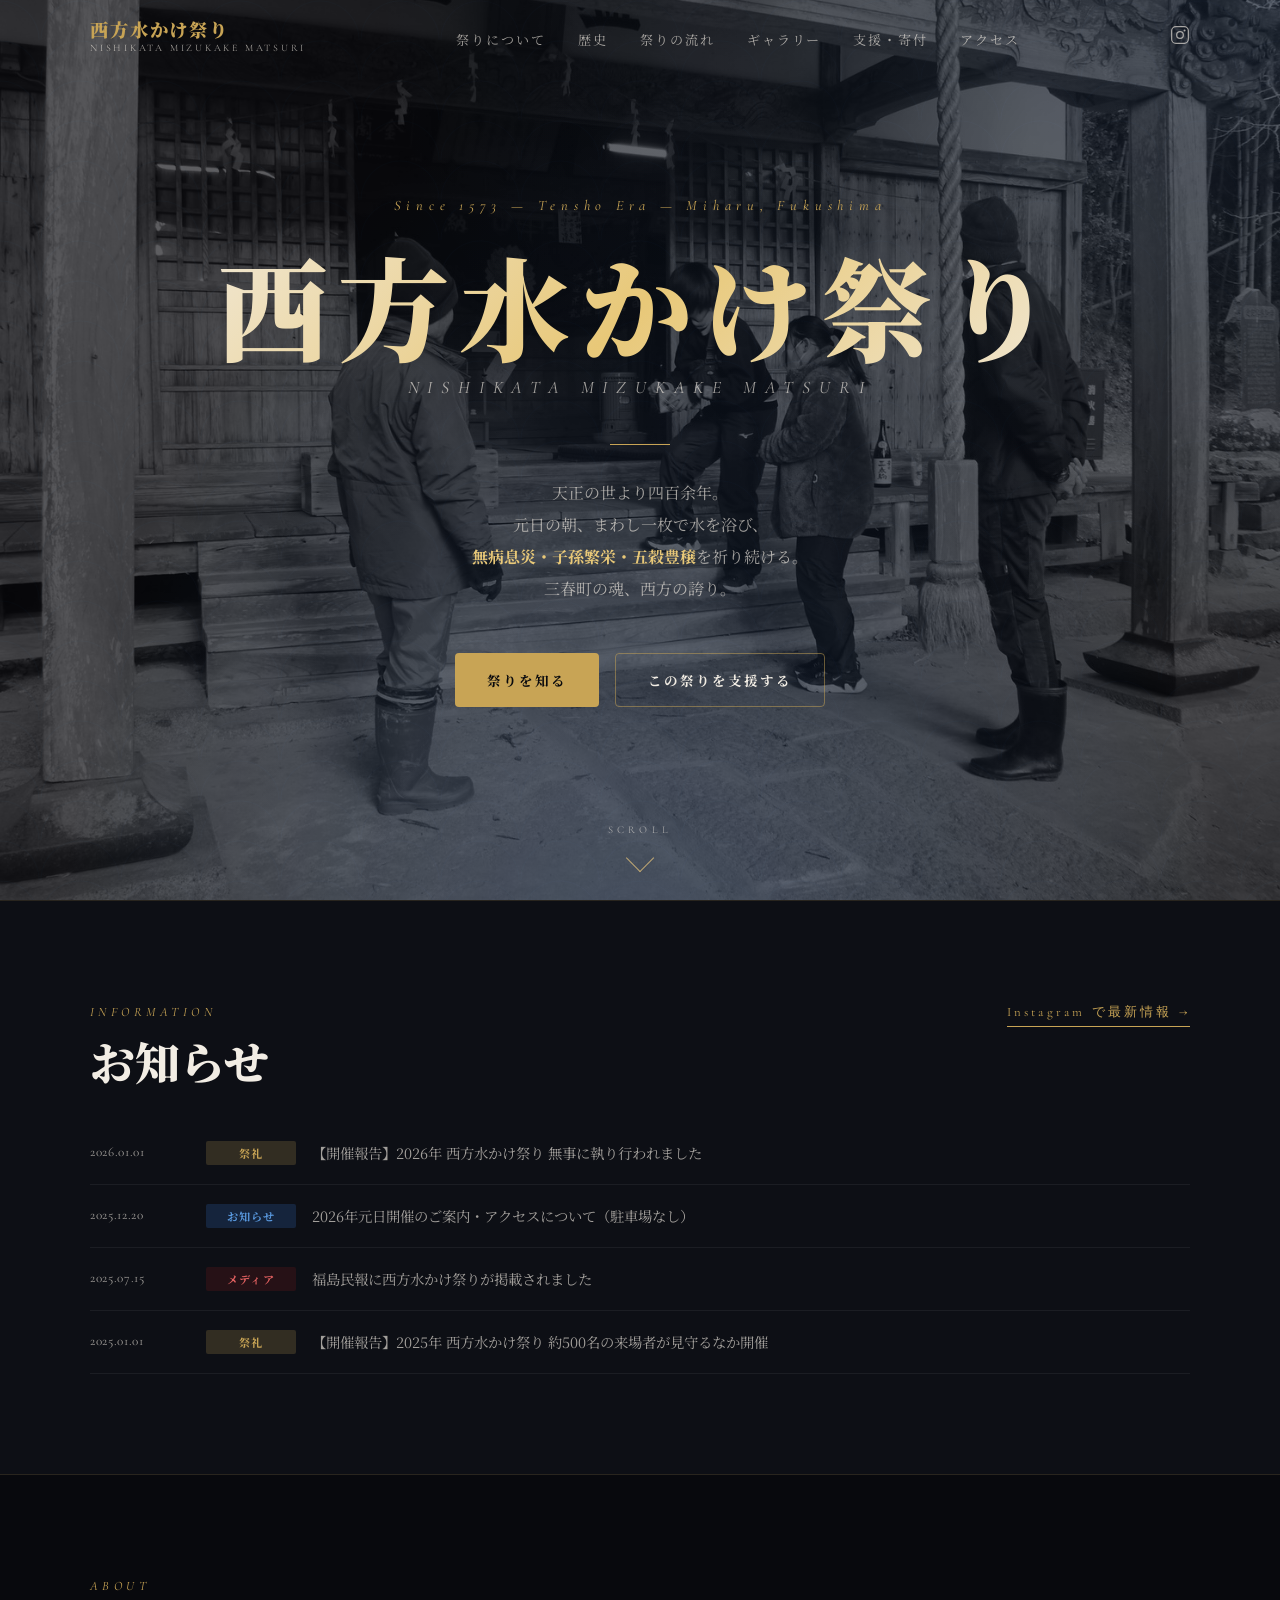
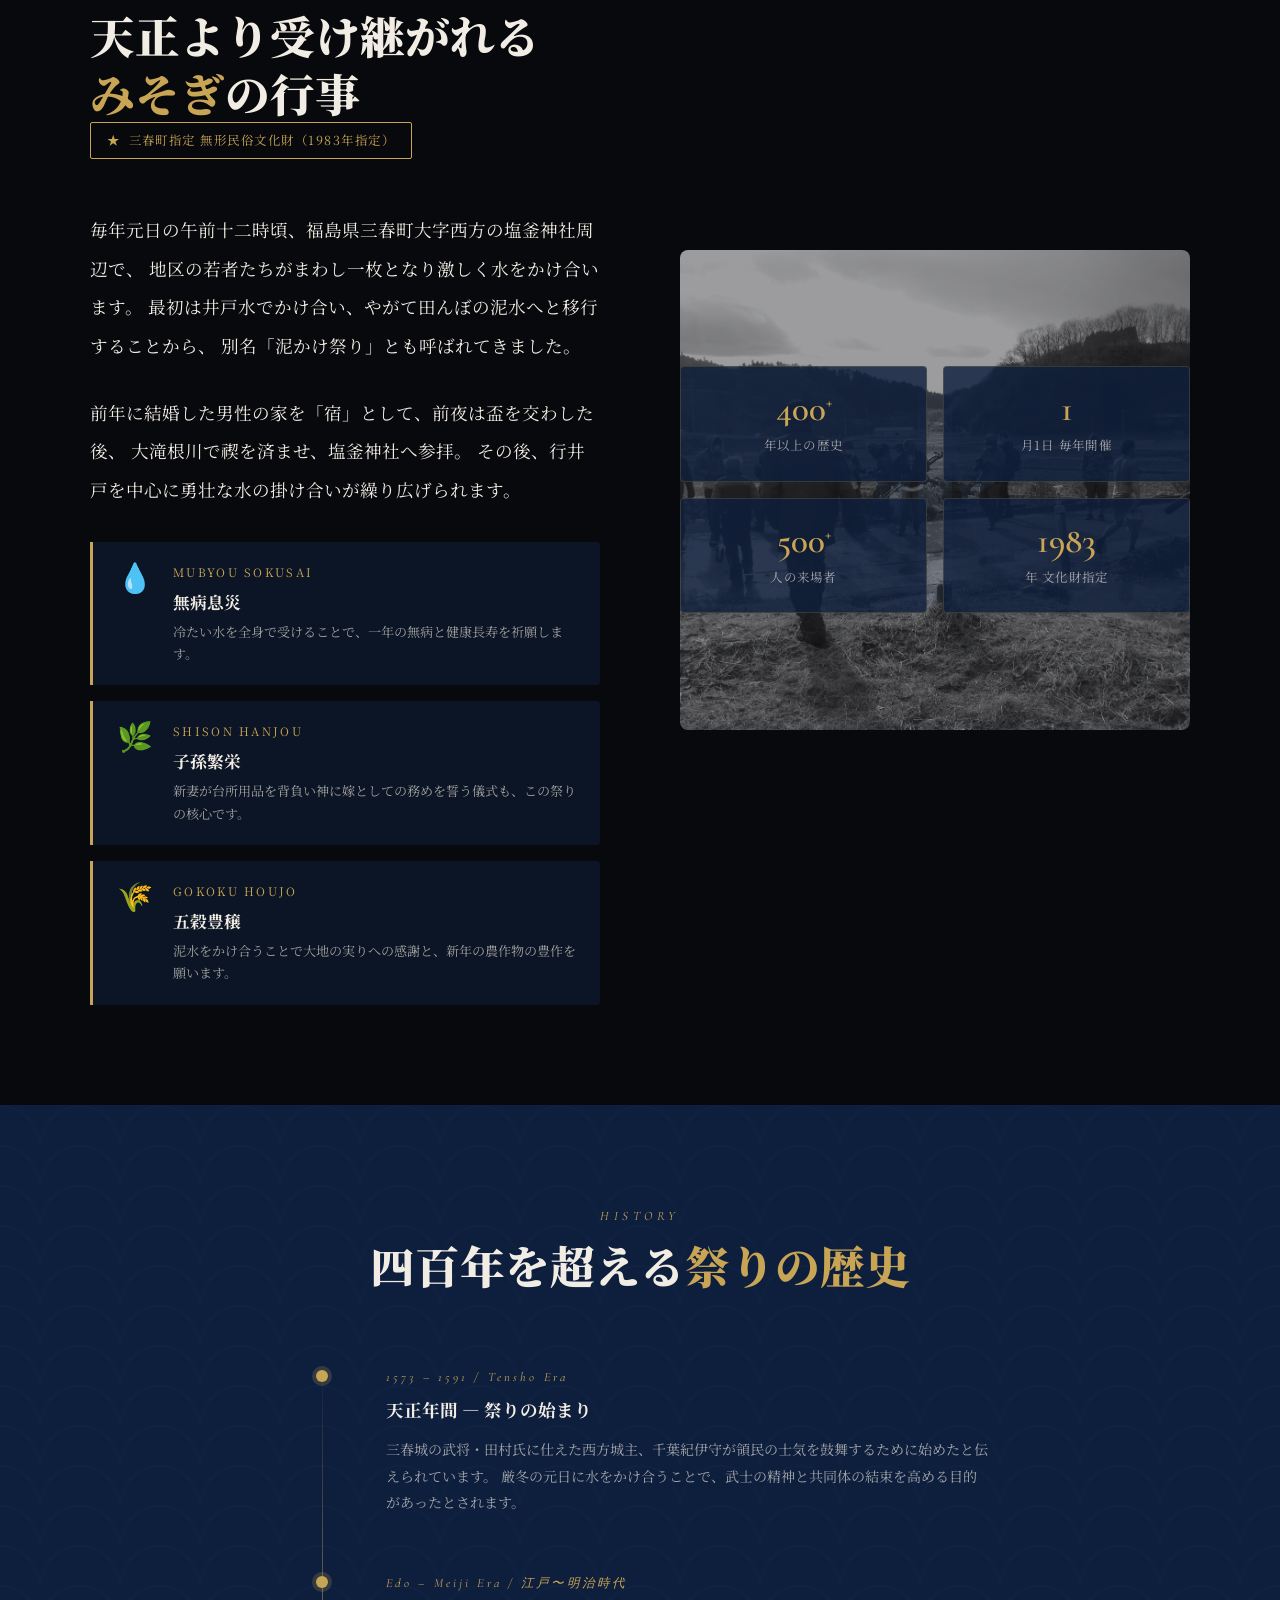
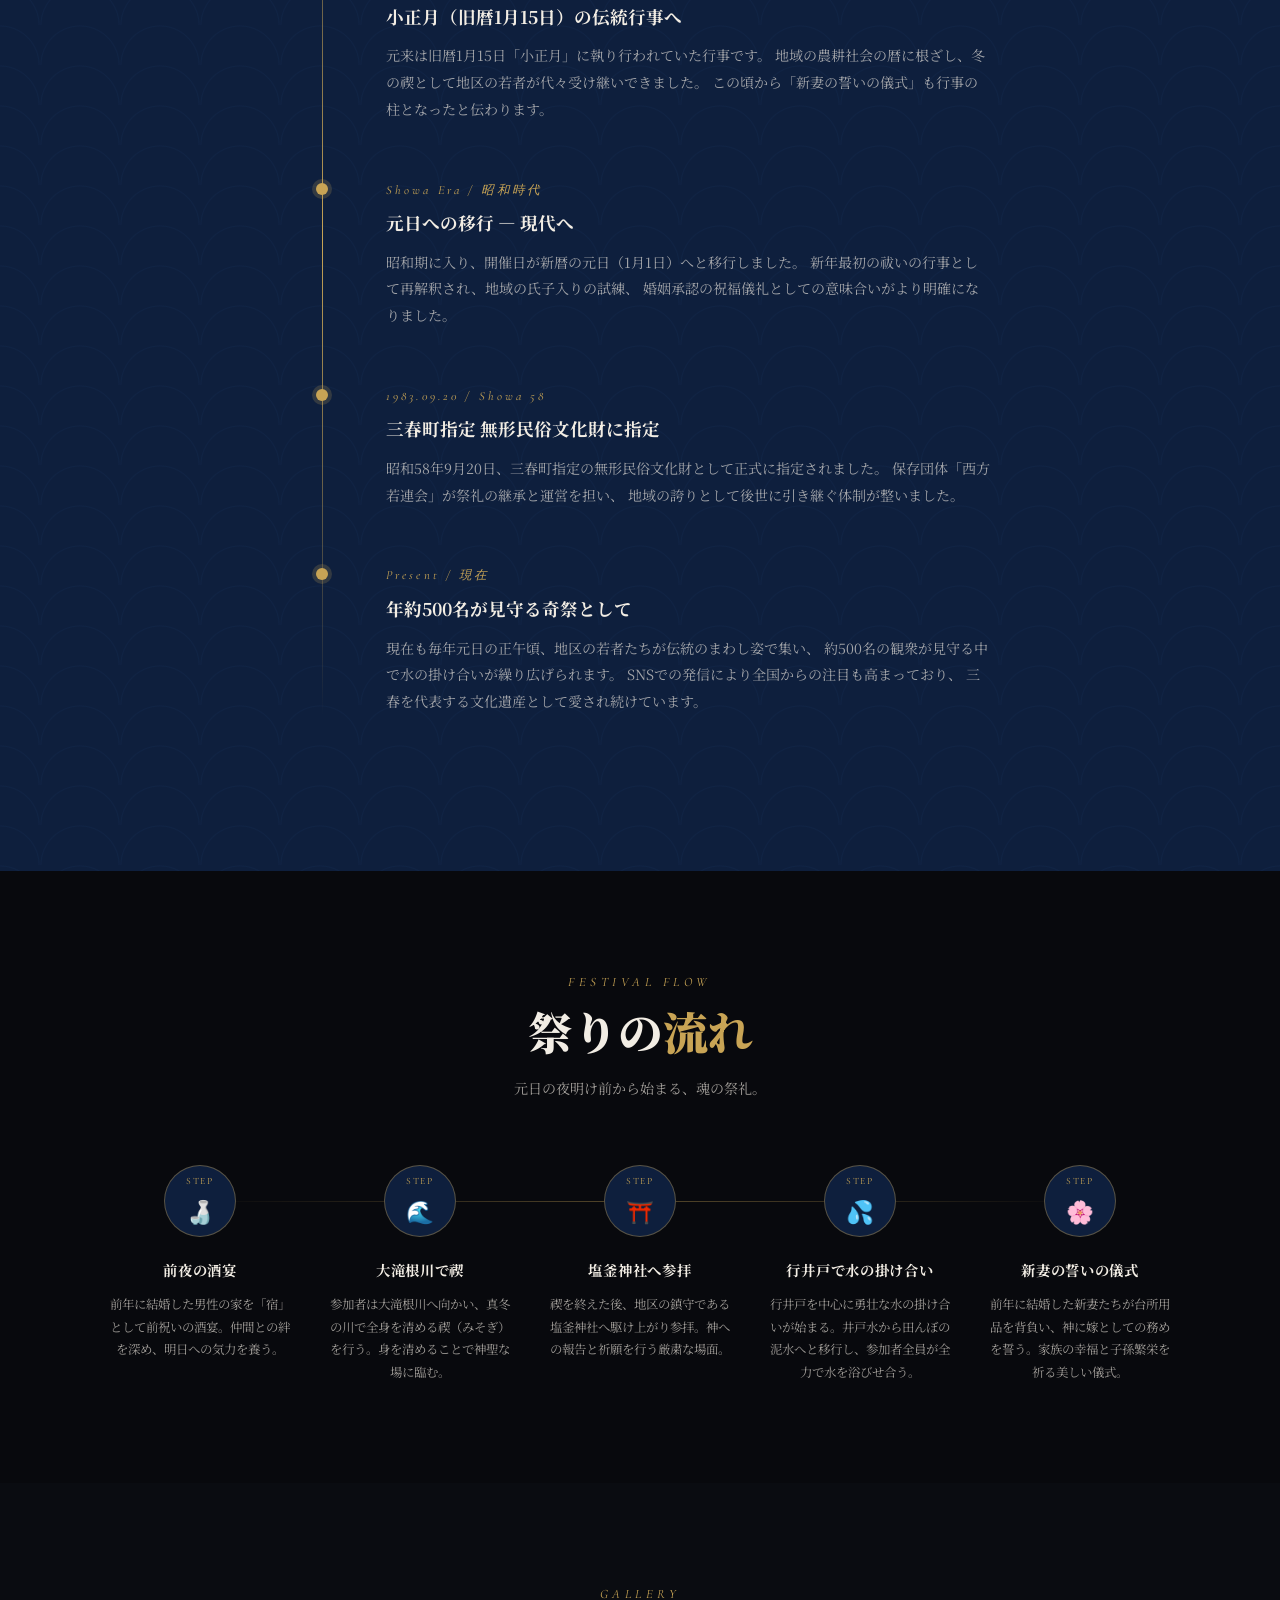
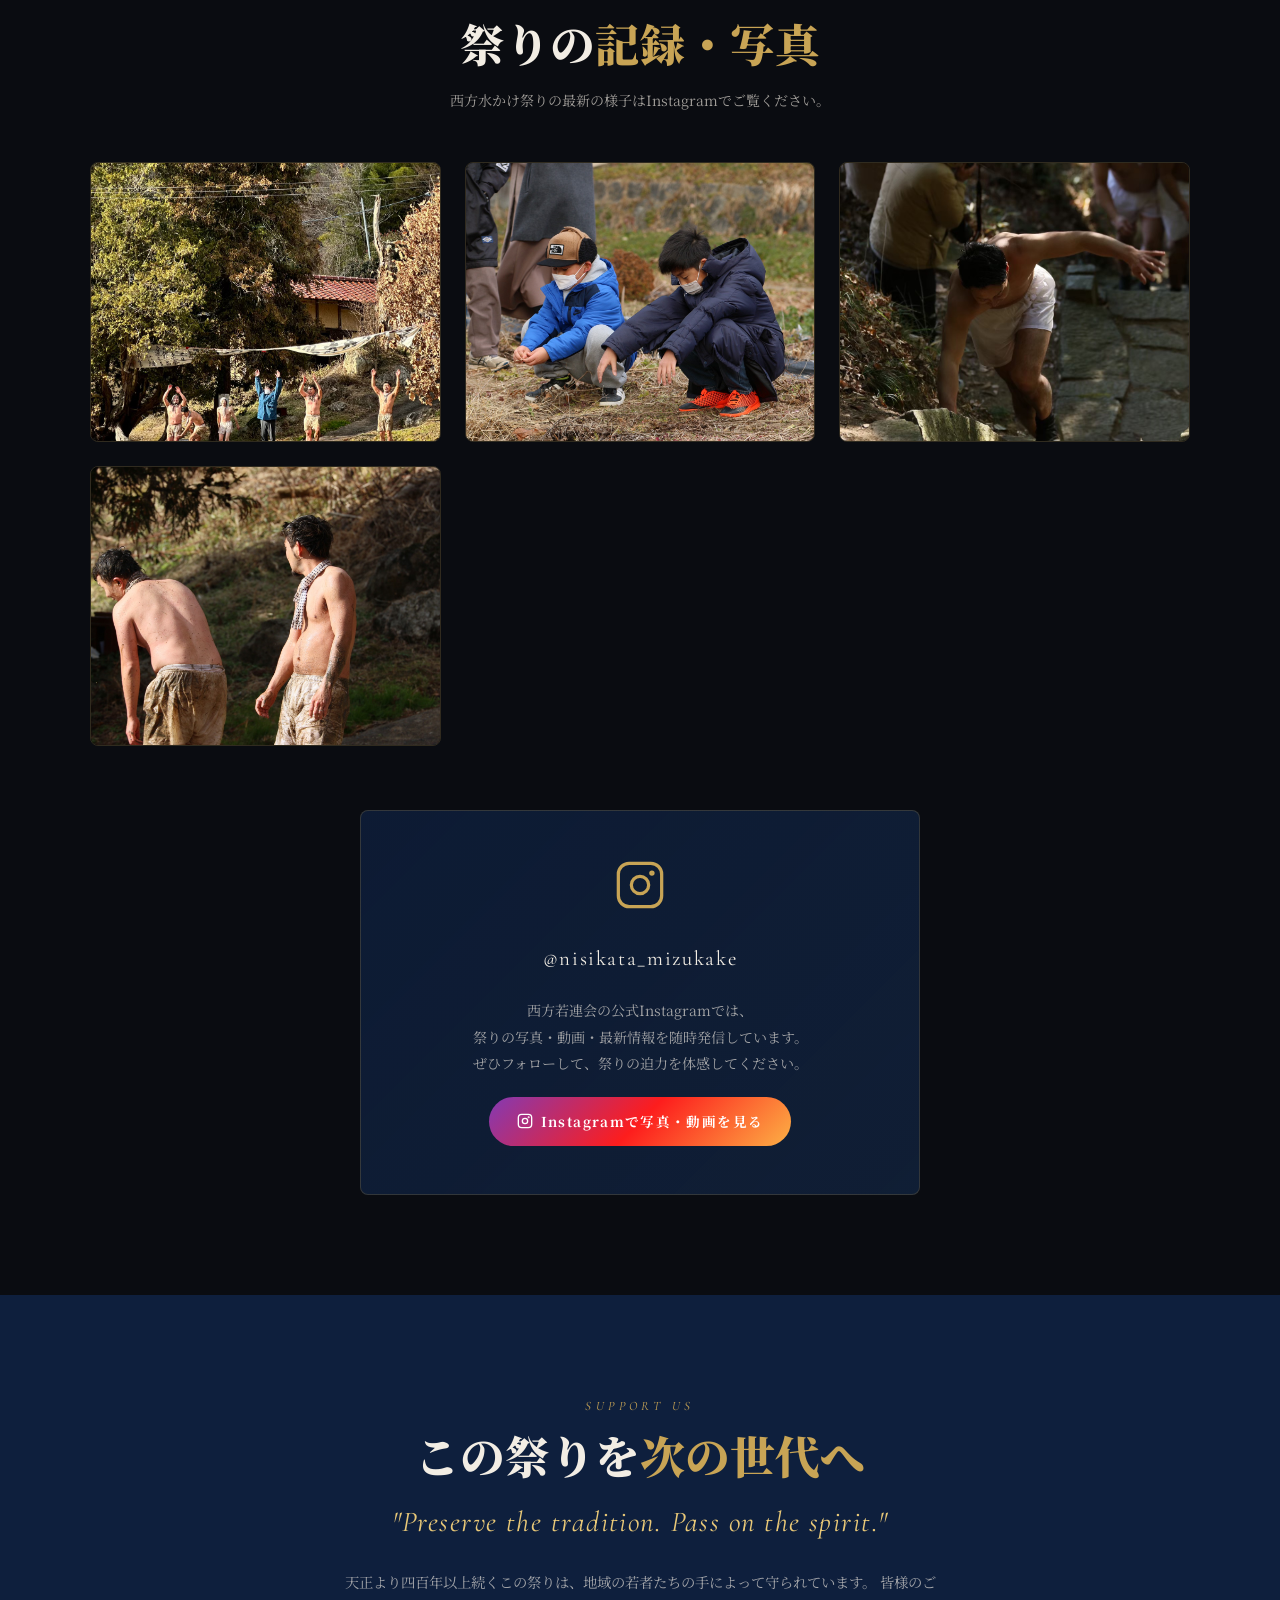
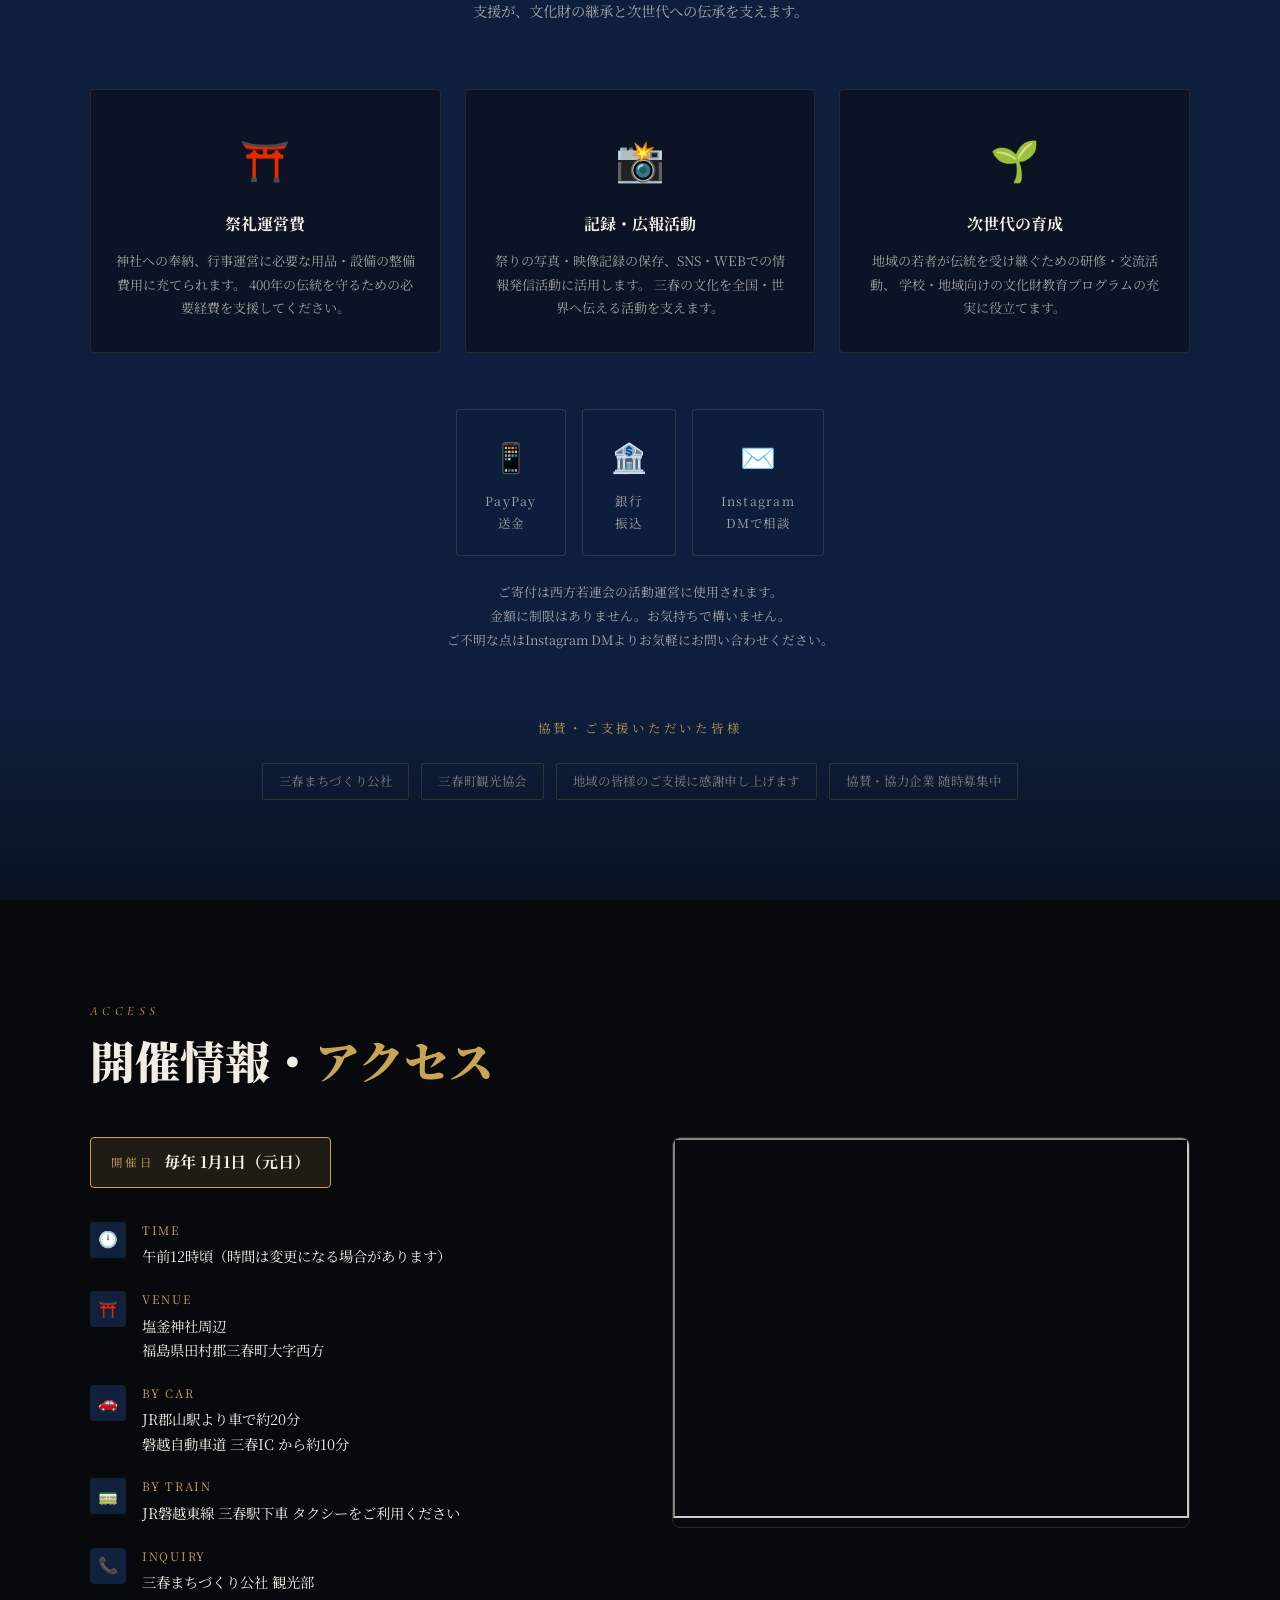
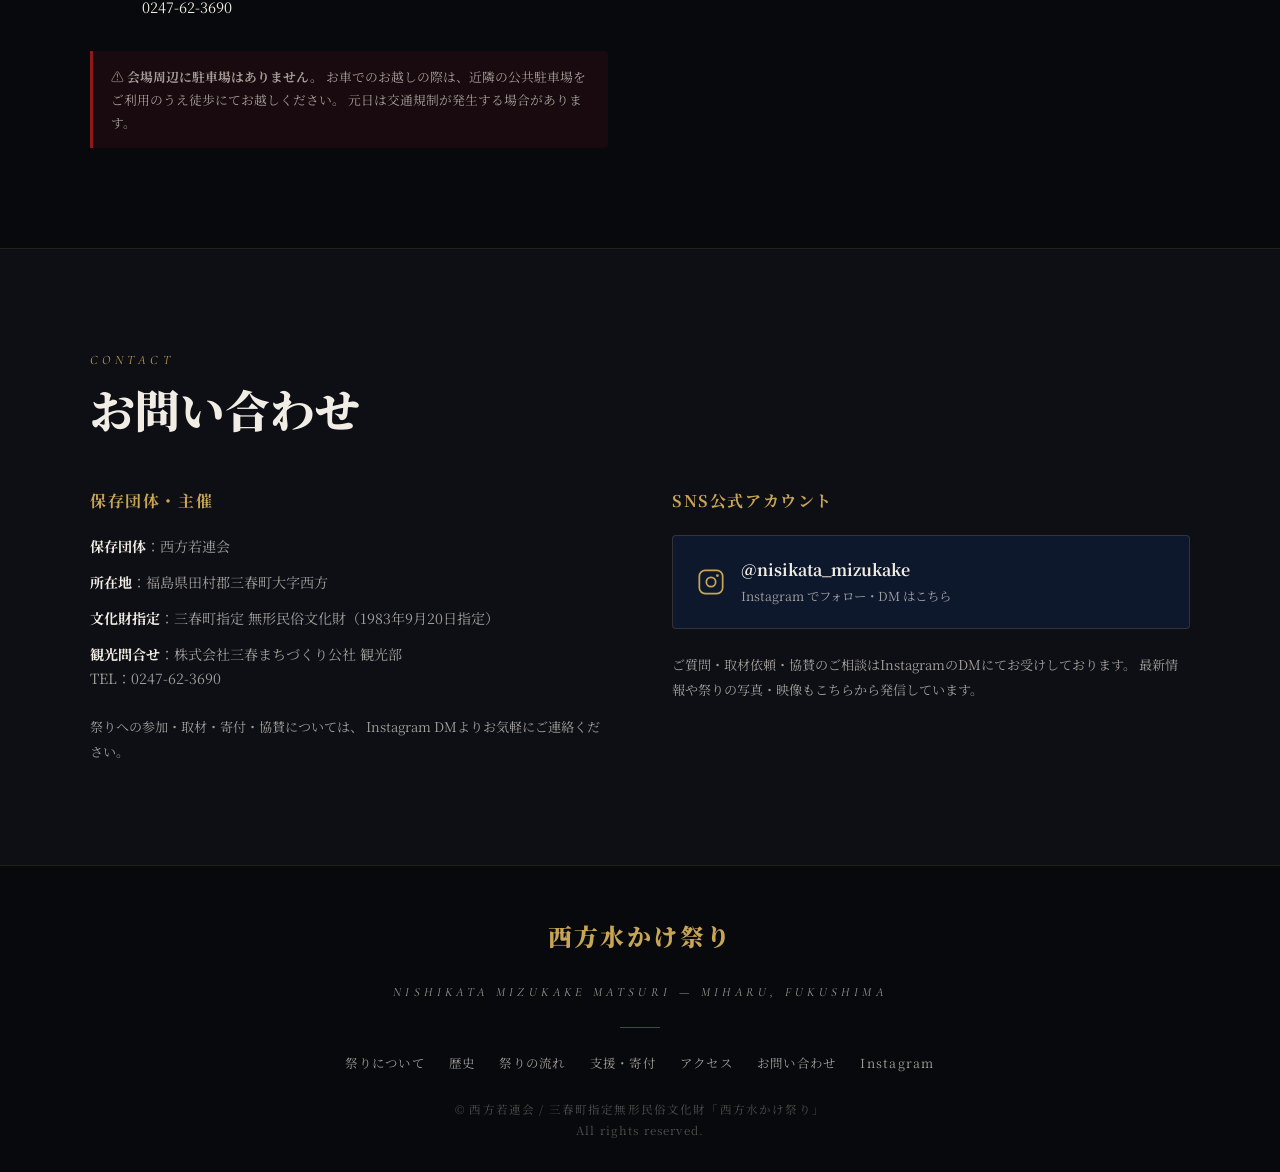
==== commit 1b4a9f6c: "Add atmospheric festival photography to enhance website - Integrate 6 carefully selected festival ph" ====
--- a/index.html
+++ b/index.html
@@ -62,6 +62,7 @@
 
   <!-- ========== HERO ========== -->
   <section id="hero" aria-label="メインビジュアル">
+    <img src="images/festival_50.jpg" alt="西方水かけ祭りの様子" class="hero-bg-img" loading="eager" decoding="sync" />
     <div class="hero-bg"></div>
     <div class="ripple-container" aria-hidden="true">
       <div class="ripple"></div>
@@ -184,6 +185,7 @@
           </div>
         </div>
         <div class="about-visual reveal-right">
+          <img src="images/festival_70.jpg" alt="塩釜神社の様子" class="about-image" />
           <div class="about-water-kanji" aria-hidden="true">水</div>
           <div class="about-facts">
             <div class="fact-box">
@@ -361,7 +363,14 @@
           西方水かけ祭りの最新の様子はInstagramでご覧ください。
         </p>
       </div>
-      <a href="https://www.instagram.com/nisikata_mizukake/" target="_blank" rel="noopener" class="gallery-sns-card reveal">
+      <div class="gallery-grid reveal">
+        <img src="images/festival_30.jpg" alt="西方水かけ祭り" class="gallery-image" />
+        <img src="images/festival_100.jpg" alt="西方水かけ祭りの参加者" class="gallery-image" />
+        <img src="images/festival_200.jpg" alt="祭りの夕景" class="gallery-image" />
+        <img src="images/festival_500.jpg" alt="祭りの詳細" class="gallery-image" />
+      </div>
+
+      <a href="https://www.instagram.com/nisikata_mizukake/" target="_blank" rel="noopener" class="gallery-sns-card reveal" style="margin-top:48px;">
         <div class="gallery-sns-icon">
           <svg viewBox="0 0 24 24" fill="none" stroke="currentColor" stroke-width="1.5" stroke-linecap="round" stroke-linejoin="round" aria-hidden="true">
             <rect x="2" y="2" width="20" height="20" rx="5" ry="5"/>
--- a/css/style.css
+++ b/css/style.css
@@ -1148,6 +1148,56 @@
 .gold-line::after  { background: linear-gradient(to left, transparent, rgba(200,164,85,0.4)); }
 
 /* ============================================================
+   IMAGES & GALLERY
+   ============================================================ */
+
+/* Hero background image */
+.hero-bg-img {
+  position: absolute;
+  inset: 0;
+  width: 100%;
+  height: 100%;
+  object-fit: cover;
+  z-index: 1;
+  opacity: 0.35;
+}
+
+/* About section image */
+.about-image {
+  position: absolute;
+  inset: 0;
+  width: 100%;
+  height: 100%;
+  object-fit: cover;
+  border-radius: 8px;
+  opacity: 0.6;
+  z-index: 1;
+}
+
+/* Gallery grid */
+.gallery-grid {
+  display: grid;
+  grid-template-columns: repeat(auto-fit, minmax(320px, 1fr));
+  gap: 24px;
+  margin-bottom: 64px;
+}
+
+.gallery-image {
+  width: 100%;
+  height: 280px;
+  object-fit: cover;
+  border-radius: 8px;
+  border: 1px solid rgba(200,164,85,0.2);
+  transition: transform var(--transition), border-color var(--transition), box-shadow var(--transition);
+}
+
+.gallery-image:hover {
+  transform: scale(1.02);
+  border-color: var(--gold);
+  box-shadow: 0 8px 32px rgba(200,164,85,0.15);
+}
+
+/* ============================================================
    RESPONSIVE
    ============================================================ */
 @media (max-width: 900px) {
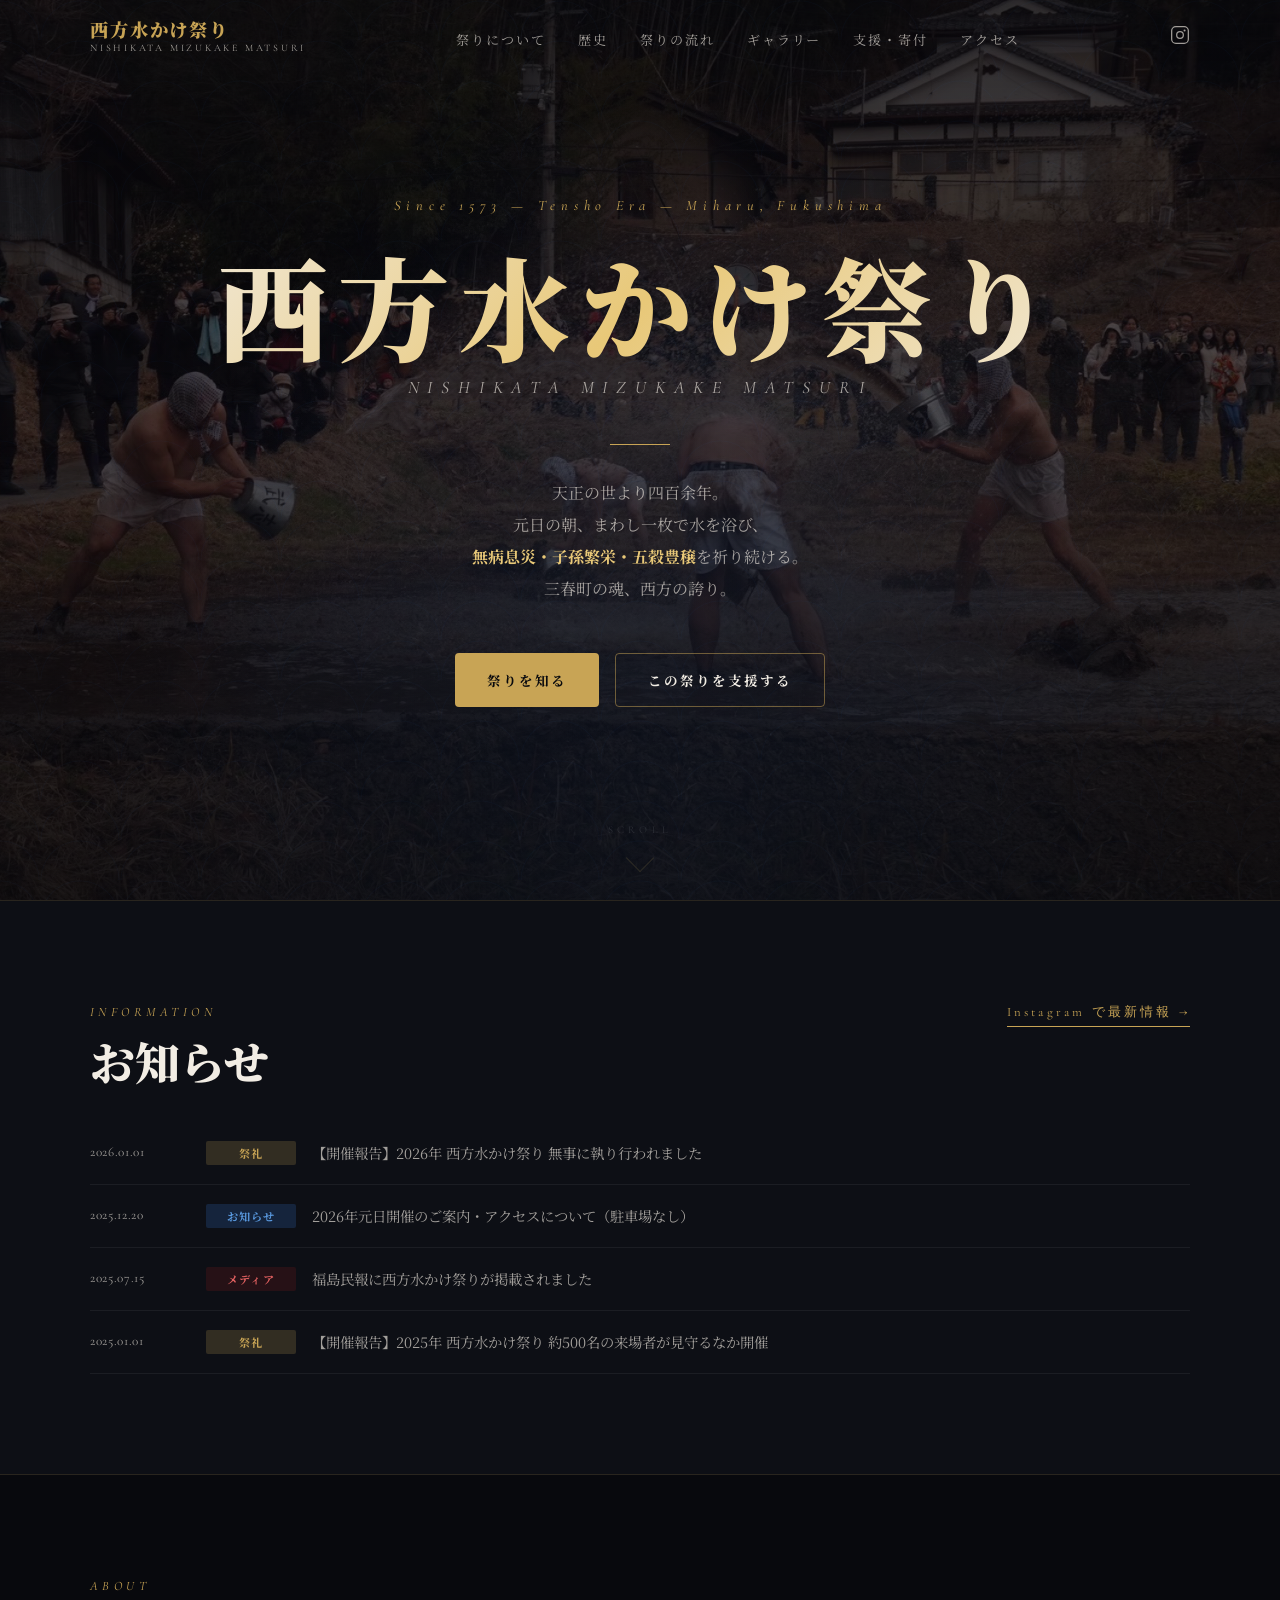
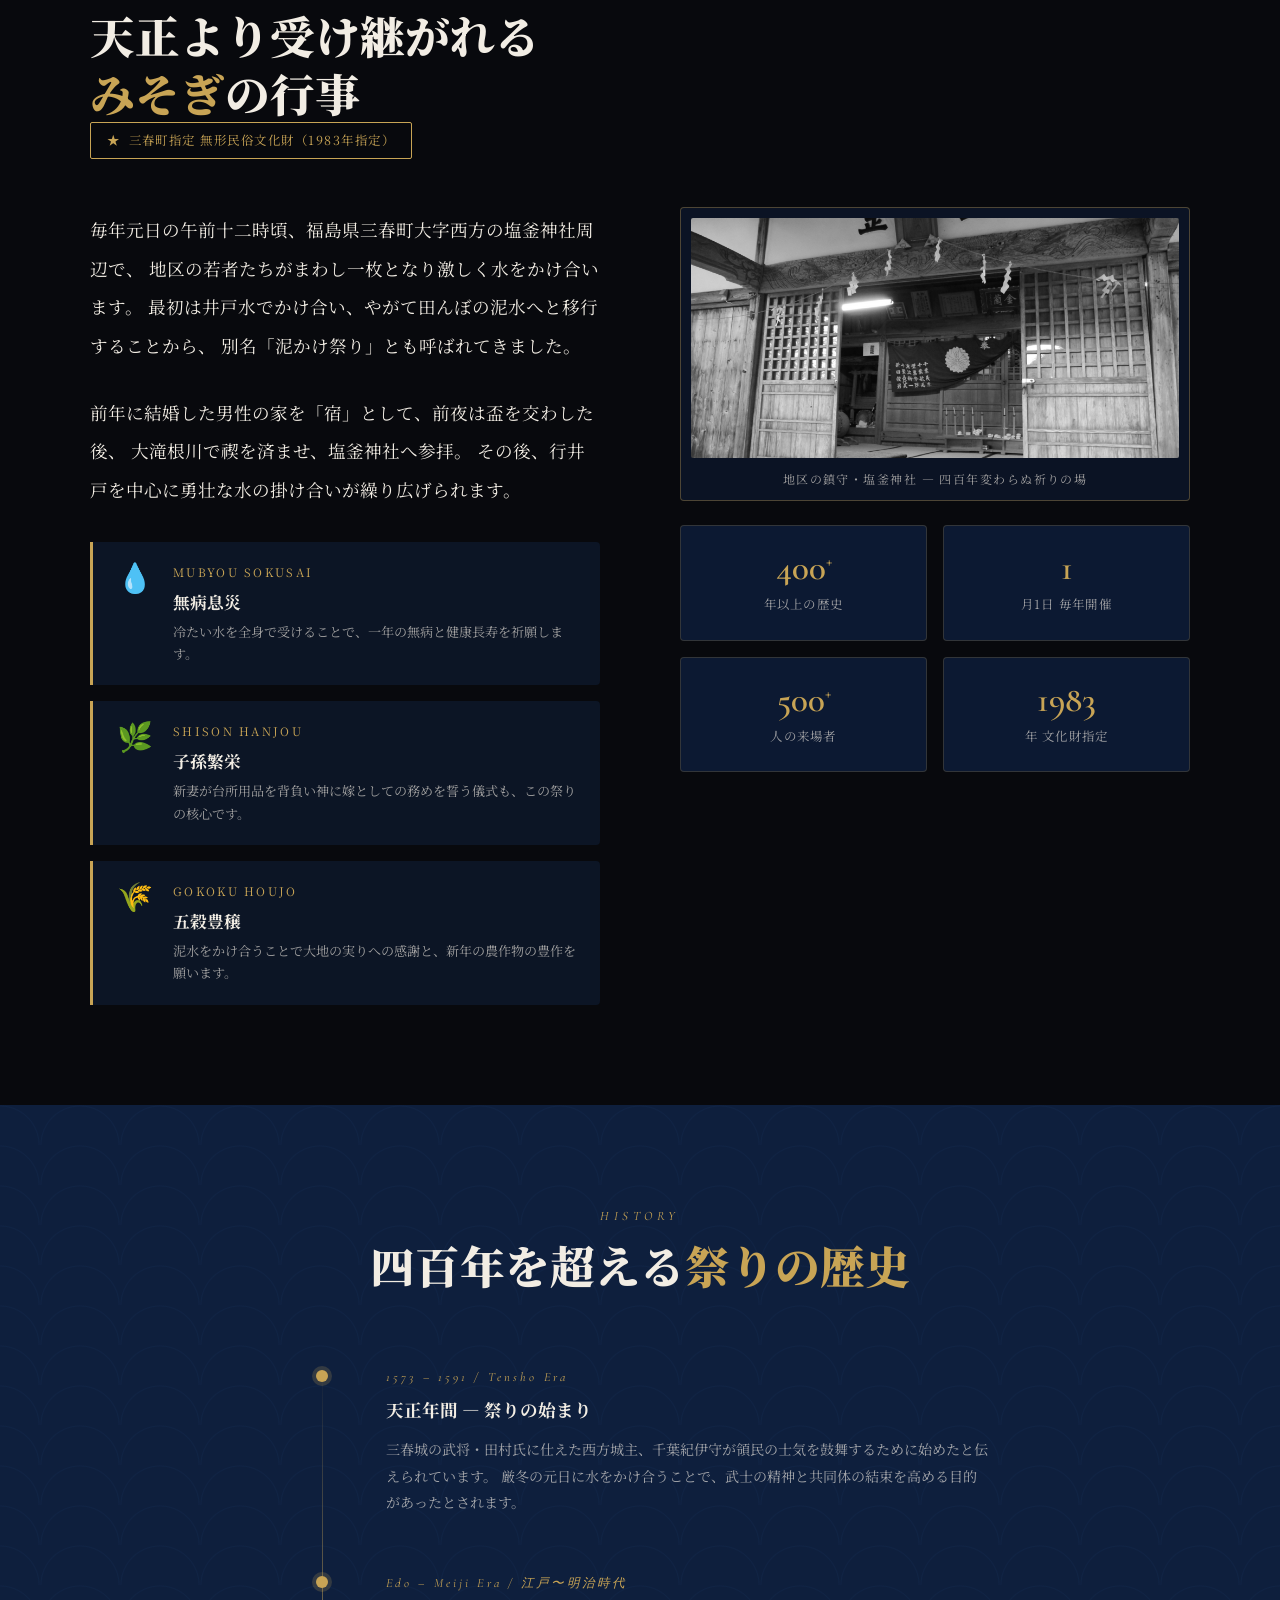
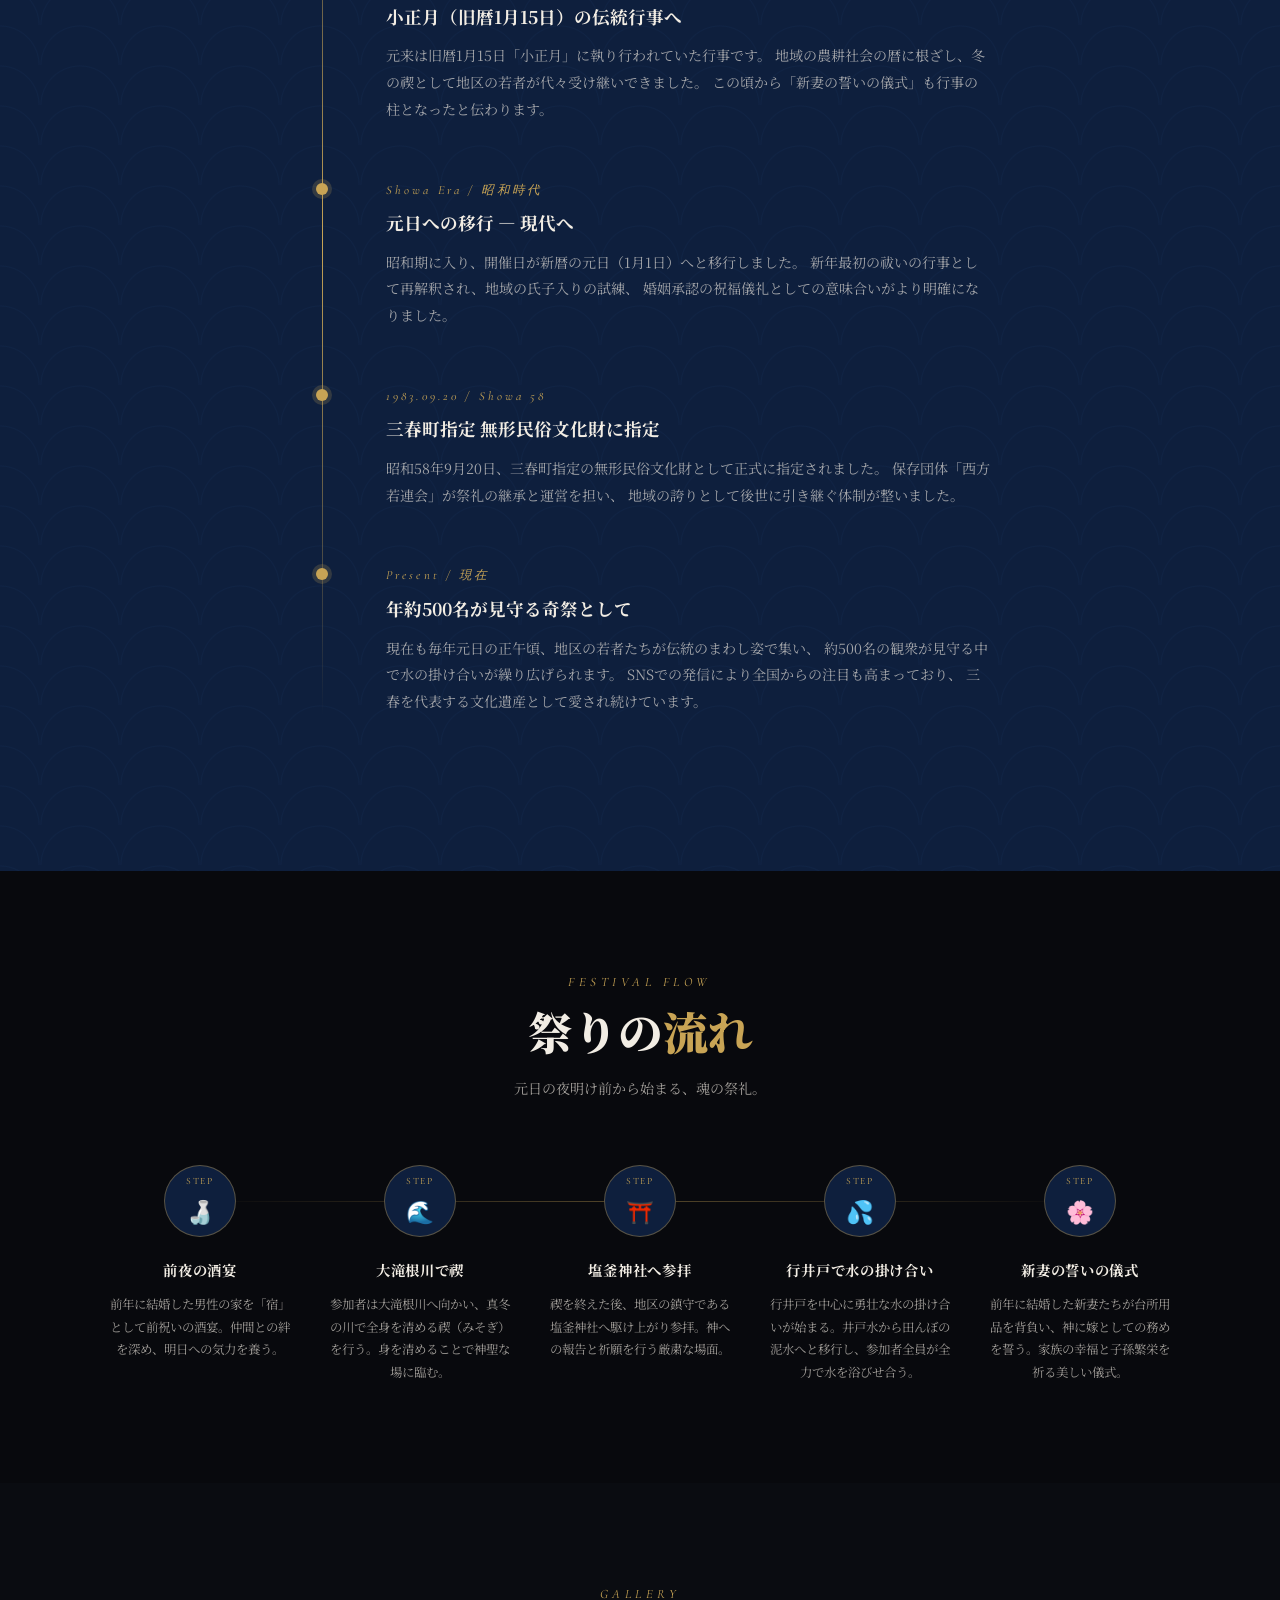
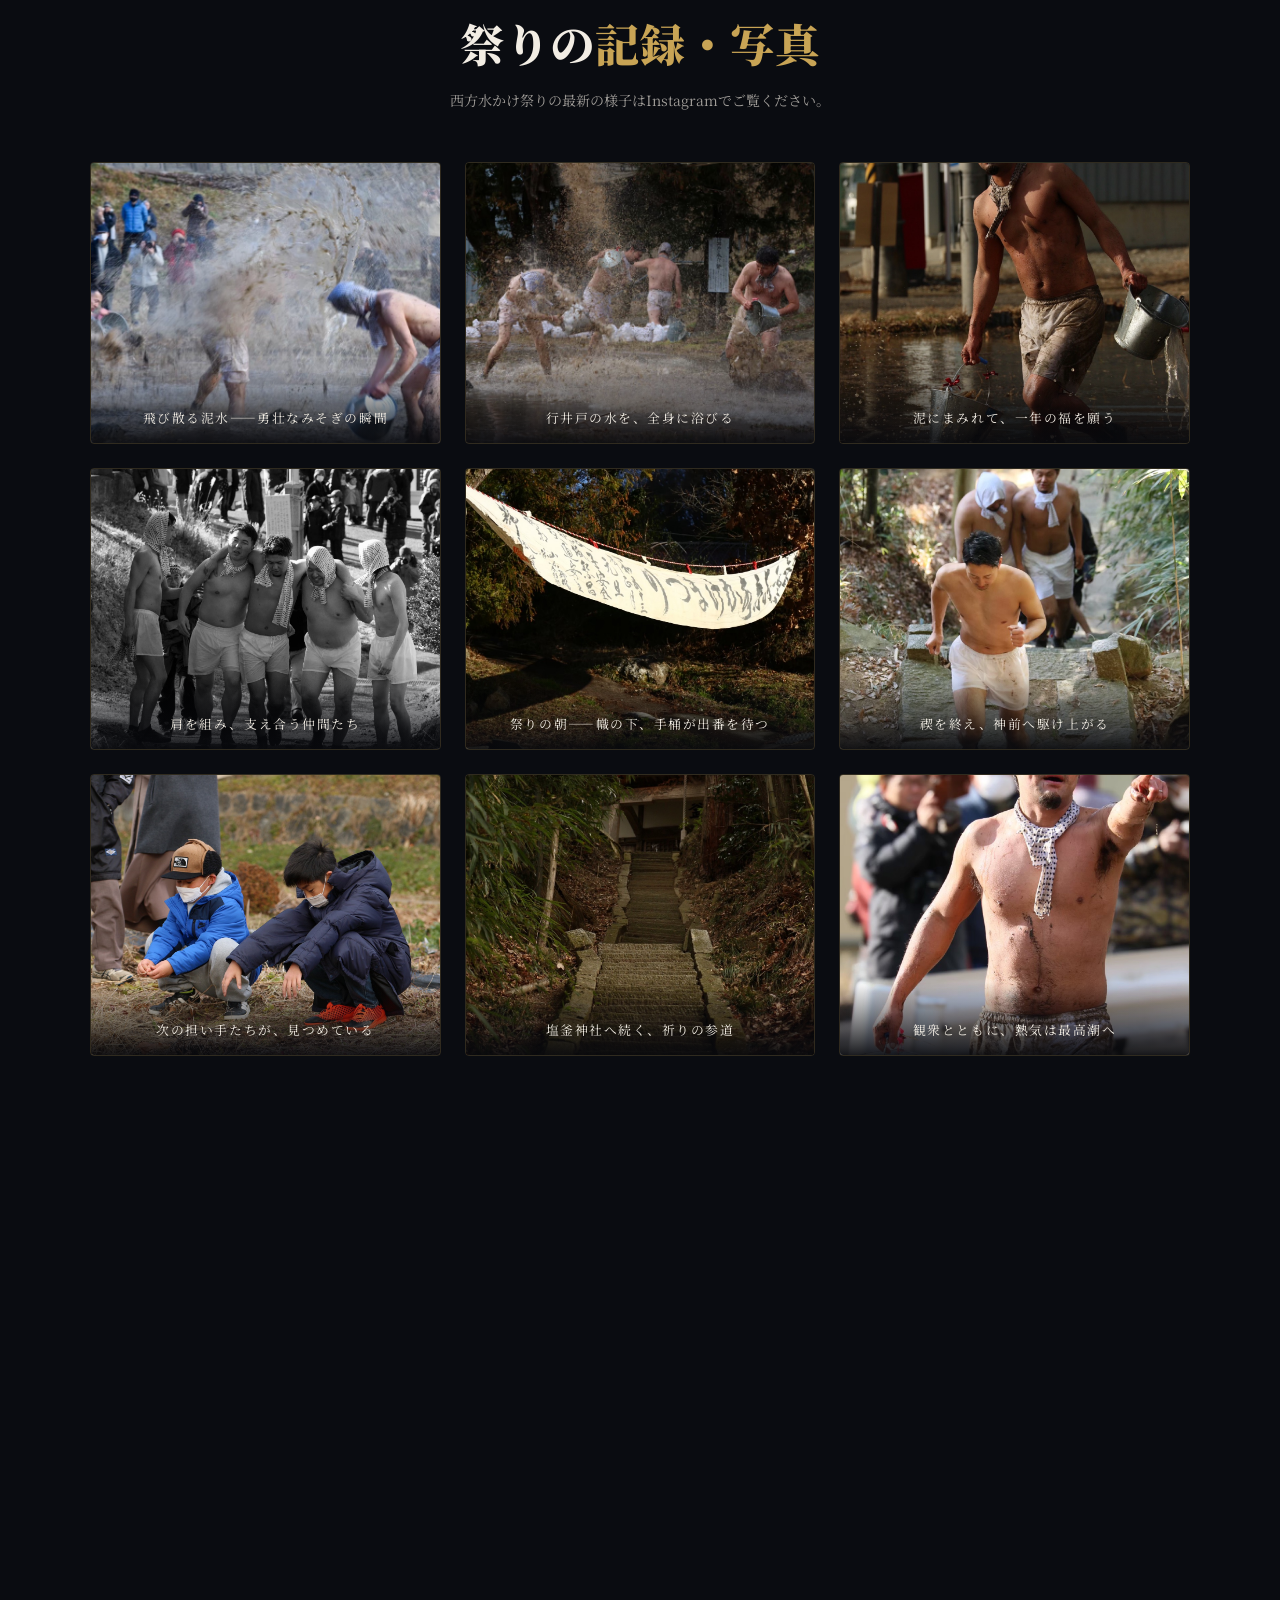
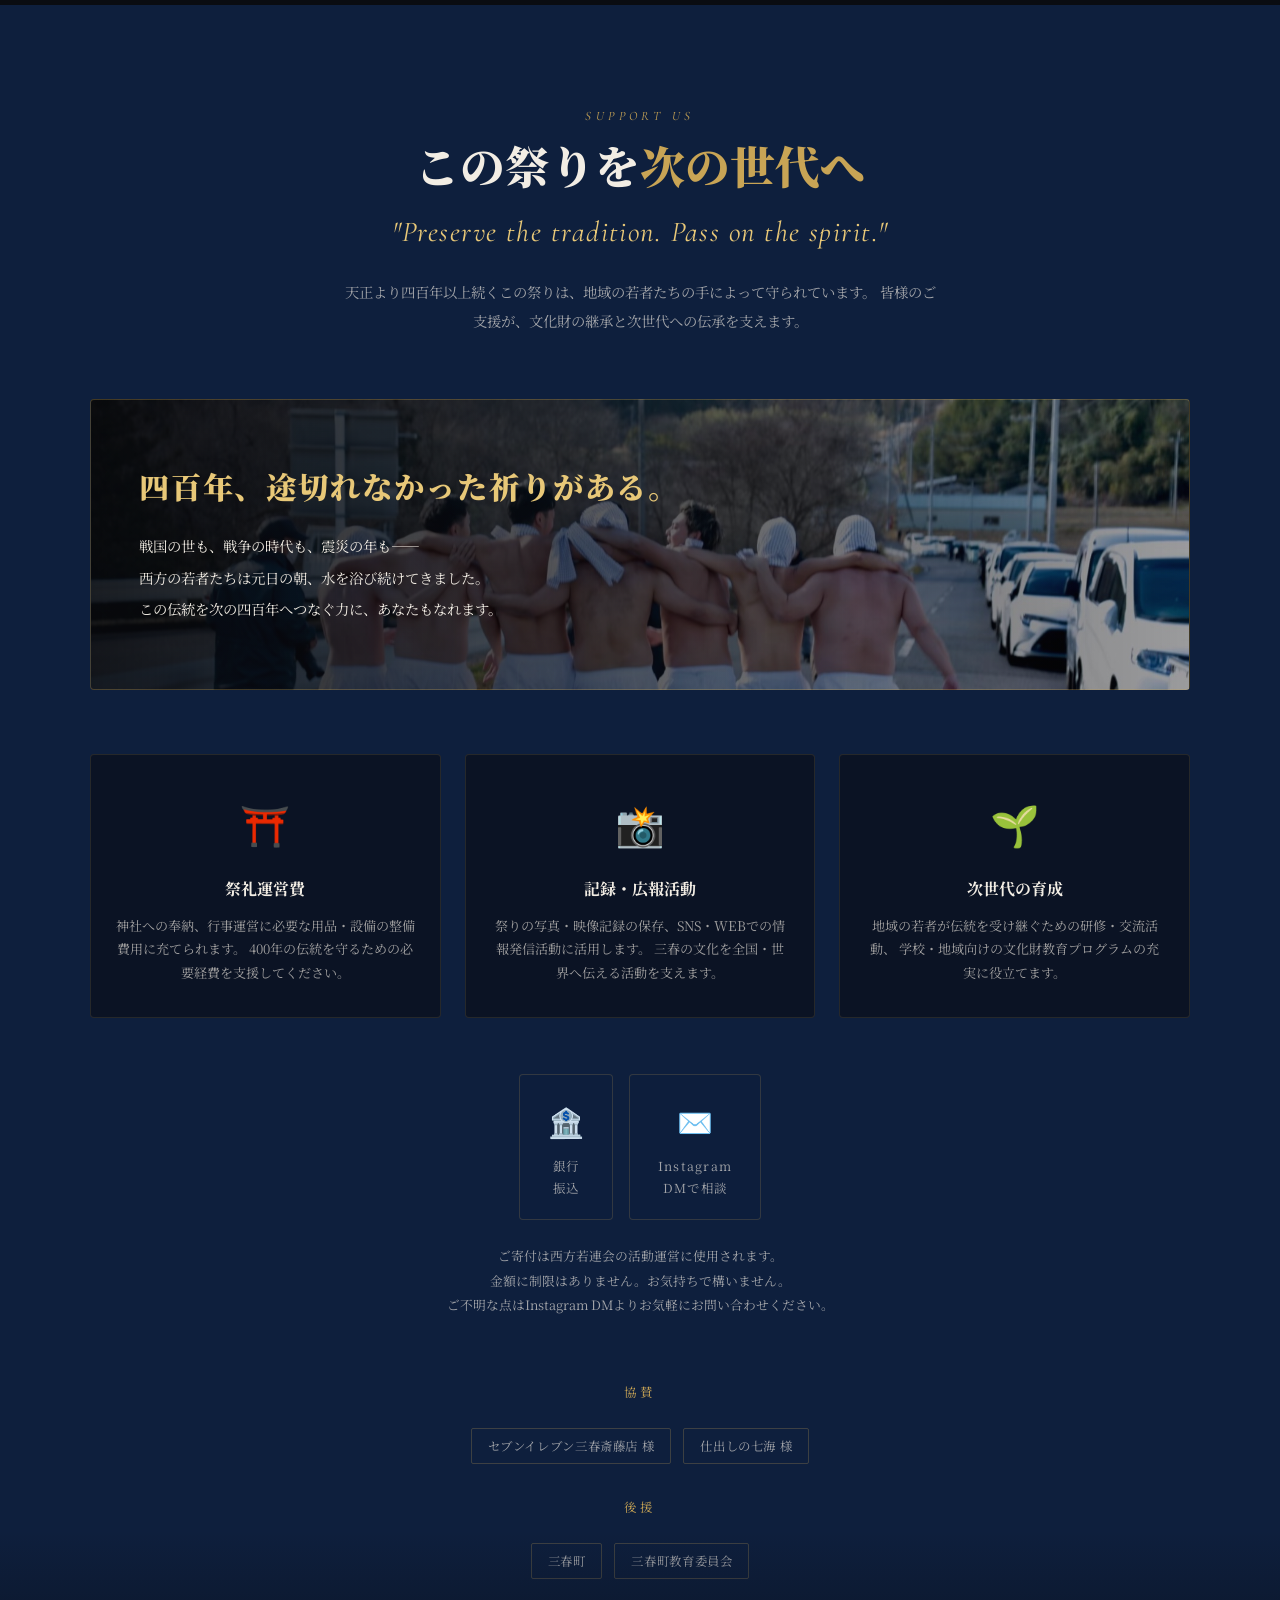
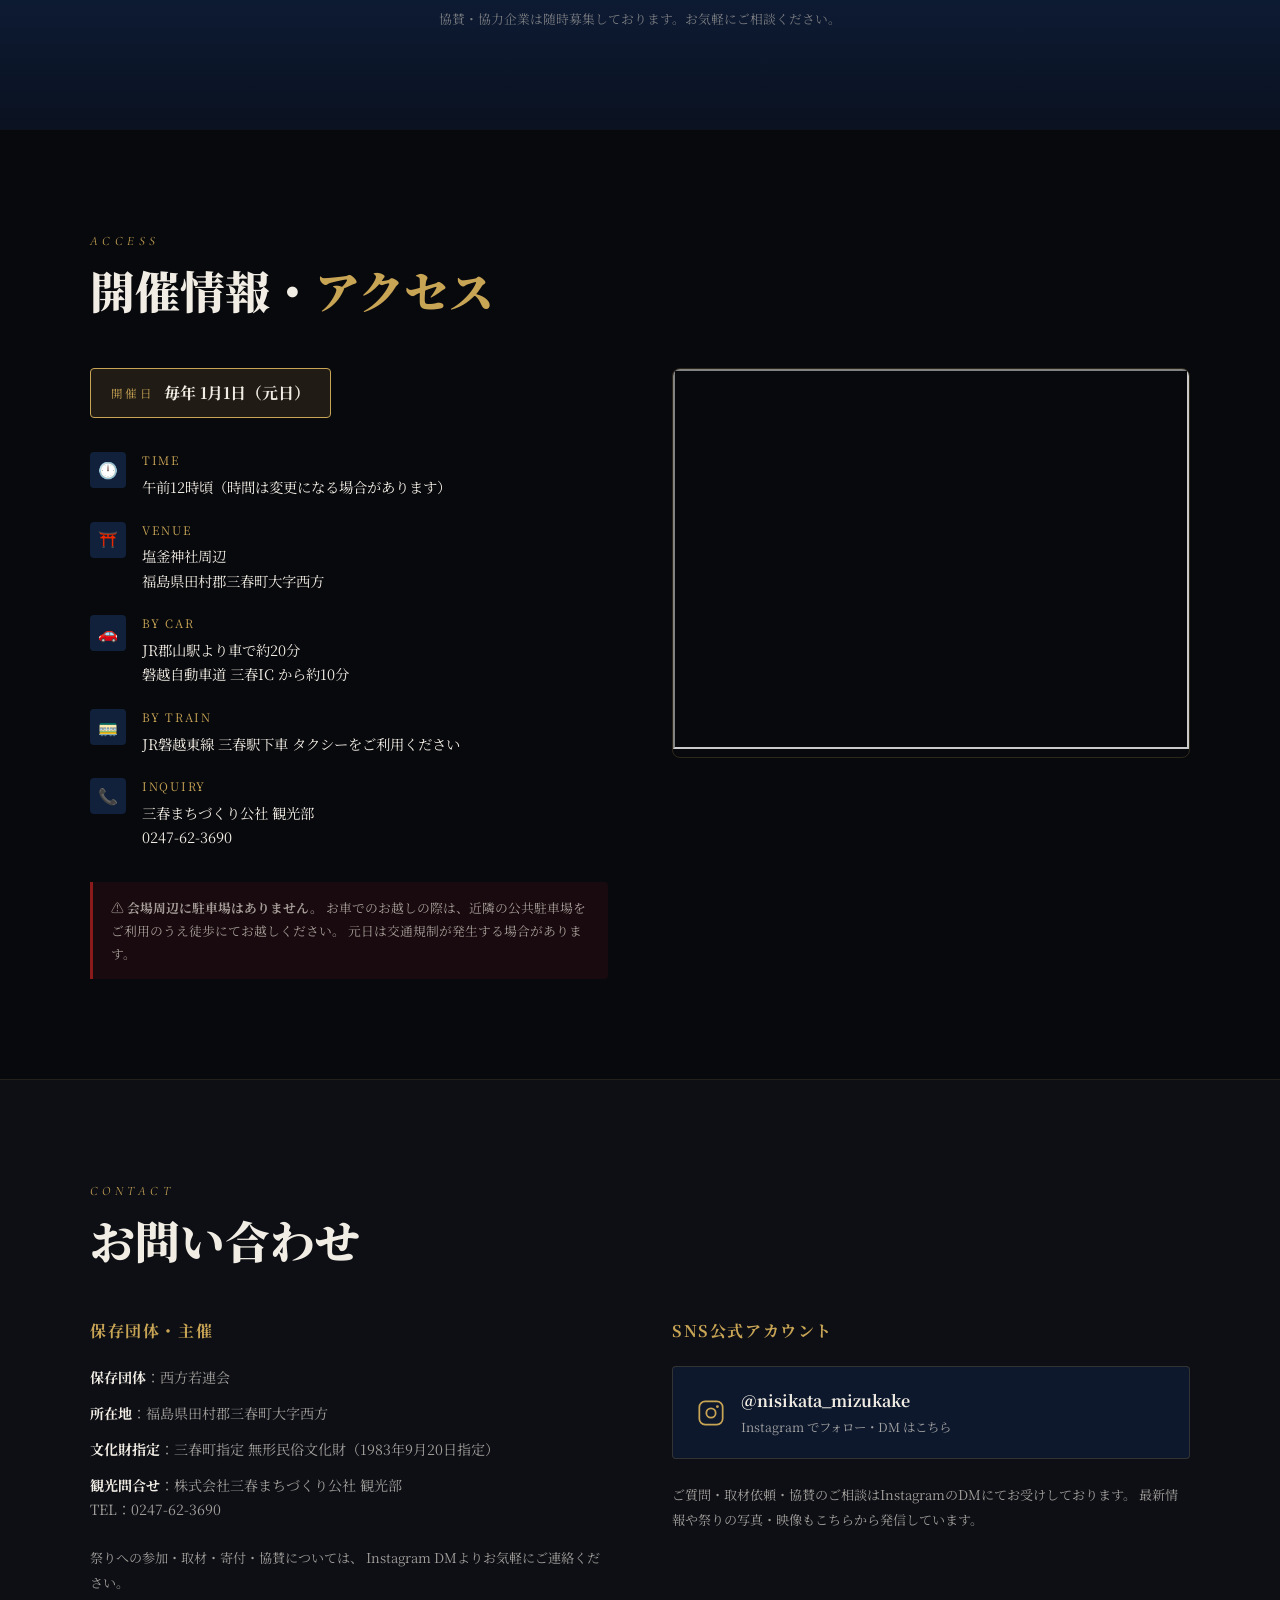
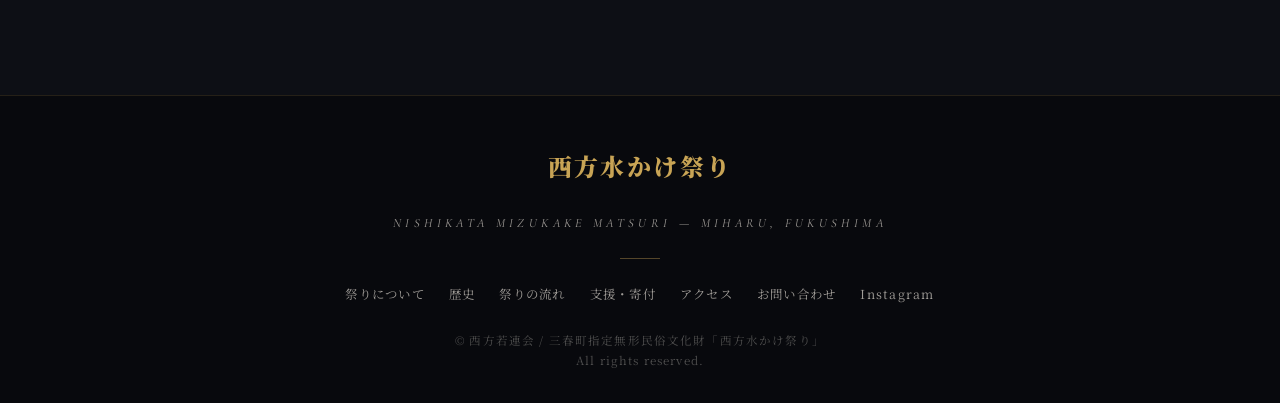
==== commit 3a324ac9: "公式写真への刷新・SEO強化・協賛後援の正式表記 - ヒーロー/ギャラリー/支援バナーを提供写真31枚から厳選した11枚に刷新 - ギャラリーを9枚構成（キャプション付き）に拡張 - canonica" ====
--- a/index.html
+++ b/index.html
@@ -3,16 +3,109 @@
 <head>
   <meta charset="UTF-8">
   <meta name="viewport" content="width=device-width, initial-scale=1.0">
-  <title>西方水かけ祭り | 福島県三春町 三春町指定無形民俗文化財</title>
-  <meta name="description" content="天正年間より400年以上続く三春町の奇祭。毎年元日、まわし一枚で水をかけ合う勇壮な「みそぎ」の行事。無病息災・子孫繁栄・五穀豊穣を祈願。福島県三春町 塩釜神社。">
-  <meta property="og:title" content="西方水かけ祭り | 福島県三春町">
-  <meta property="og:description" content="天正年間より400年以上続く三春町の奇祭。毎年元日、まわし一枚で水をかけ合う勇壮な「みそぎ」の行事。">
+  <title>西方水かけ祭り【公式】｜福島県三春町の奇祭・元日開催の伝統行事（町指定無形民俗文化財）</title>
+  <meta name="description" content="【公式サイト】西方水かけ祭りは天正年間より400年以上続く福島県三春町の奇祭。毎年元日、若者たちがまわし一枚で水をかけ合う勇壮な「みそぎ」の伝統行事。無病息災・子孫繁栄・五穀豊穣を祈願。開催日時・アクセス・歴史・寄付のご案内。会場は塩釜神社（三春町西方）。">
+  <meta name="keywords" content="西方水かけ祭り,水かけ祭り,泥かけ祭り,三春町,福島県,奇祭,元日,正月,祭り,無形民俗文化財,塩釜神社,西方若連会,みそぎ,伝統行事,田村郡">
+  <meta name="robots" content="index, follow, max-image-preview:large">
+  <meta name="author" content="西方若連会">
+  <meta name="theme-color" content="#08090d">
+  <meta property="og:title" content="西方水かけ祭り【公式】｜福島県三春町・元日開催の奇祭">
+  <meta property="og:description" content="天正年間より400年以上続く三春町の奇祭。毎年元日、まわし一枚で水をかけ合う勇壮な「みそぎ」の行事。開催情報・歴史・支援のご案内。">
   <meta property="og:type" content="website">
+  <meta property="og:url" content="https://nisikatamizukake.github.io/">
+  <meta property="og:site_name" content="西方水かけ祭り 公式サイト">
+  <meta property="og:image" content="https://nisikatamizukake.github.io/images/hero_mizukake.jpg">
+  <meta property="og:image:alt" content="西方水かけ祭り 塩釜神社での祭礼の様子">
   <meta property="og:locale" content="ja_JP">
   <meta name="twitter:card" content="summary_large_image">
-  <link rel="canonical" href="https://nisikata-mizukake.github.io/">
+  <meta name="twitter:title" content="西方水かけ祭り【公式】｜福島県三春町・元日開催の奇祭">
+  <meta name="twitter:description" content="天正年間より400年以上続く三春町の奇祭。毎年元日開催。無病息災・子孫繁栄・五穀豊穣を祈願する伝統のみそぎ行事。">
+  <meta name="twitter:image" content="https://nisikatamizukake.github.io/images/hero_mizukake.jpg">
+  <link rel="canonical" href="https://nisikatamizukake.github.io/">
   <link rel="stylesheet" href="css/style.css">
   <link rel="icon" href="data:image/svg+xml,<svg xmlns='http://www.w3.org/2000/svg' viewBox='0 0 100 100'><text y='.9em' font-size='90'>💧</text></svg>">
+
+  <!-- 構造化データ: イベント -->
+  <script type="application/ld+json">
+  {
+    "@context": "https://schema.org",
+    "@type": "Festival",
+    "name": "西方水かけ祭り",
+    "alternateName": ["Nishikata Mizukake Matsuri", "泥かけ祭り"],
+    "description": "天正年間より400年以上続く福島県三春町の奇祭。毎年元日、地区の若者たちがまわし一枚で水をかけ合い、無病息災・子孫繁栄・五穀豊穣を祈願する伝統のみそぎ行事。三春町指定無形民俗文化財。",
+    "startDate": "2027-01-01T12:00:00+09:00",
+    "endDate": "2027-01-01T14:00:00+09:00",
+    "eventSchedule": {
+      "@type": "Schedule",
+      "repeatFrequency": "P1Y",
+      "byMonth": 1,
+      "byMonthDay": 1
+    },
+    "eventAttendanceMode": "https://schema.org/OfflineEventAttendanceMode",
+    "eventStatus": "https://schema.org/EventScheduled",
+    "isAccessibleForFree": true,
+    "image": "https://nisikatamizukake.github.io/images/hero_mizukake.jpg",
+    "url": "https://nisikatamizukake.github.io/",
+    "location": {
+      "@type": "Place",
+      "name": "塩釜神社",
+      "address": {
+        "@type": "PostalAddress",
+        "addressRegion": "福島県",
+        "addressLocality": "田村郡三春町",
+        "streetAddress": "大字西方",
+        "addressCountry": "JP"
+      }
+    },
+    "organizer": {
+      "@type": "Organization",
+      "name": "西方若連会",
+      "url": "https://www.instagram.com/nisikata_mizukake/"
+    }
+  }
+  </script>
+
+  <!-- 構造化データ: よくある質問 -->
+  <script type="application/ld+json">
+  {
+    "@context": "https://schema.org",
+    "@type": "FAQPage",
+    "mainEntity": [
+      {
+        "@type": "Question",
+        "name": "西方水かけ祭りはいつ開催されますか？",
+        "acceptedAnswer": {
+          "@type": "Answer",
+          "text": "毎年1月1日（元日）の午前12時頃に開催されます。時間は変更になる場合があります。"
+        }
+      },
+      {
+        "@type": "Question",
+        "name": "会場はどこですか？",
+        "acceptedAnswer": {
+          "@type": "Answer",
+          "text": "福島県田村郡三春町大字西方の塩釜神社周辺です。JR郡山駅より車で約20分、磐越自動車道三春ICから約10分です。会場周辺に駐車場はありませんので、近隣の公共駐車場をご利用ください。"
+        }
+      },
+      {
+        "@type": "Question",
+        "name": "西方水かけ祭りとはどんな祭りですか？",
+        "acceptedAnswer": {
+          "@type": "Answer",
+          "text": "天正年間（1573〜1591年）より400年以上続く三春町の奇祭です。地区の若者たちがまわし一枚で井戸水や泥水を激しくかけ合い、無病息災・子孫繁栄・五穀豊穣を祈願します。1983年に三春町指定無形民俗文化財に指定されました。"
+        }
+      },
+      {
+        "@type": "Question",
+        "name": "寄付や協賛はできますか？",
+        "acceptedAnswer": {
+          "@type": "Answer",
+          "text": "銀行振込またはInstagram DMでのご相談を受け付けています。ご寄付は保存団体「西方若連会」の祭礼運営・記録広報・次世代育成活動に活用されます。"
+        }
+      }
+    ]
+  }
+  </script>
 </head>
 <body>
 
@@ -62,7 +155,7 @@
 
   <!-- ========== HERO ========== -->
   <section id="hero" aria-label="メインビジュアル">
-    <img src="images/festival_50.jpg" alt="西方水かけ祭りの様子" class="hero-bg-img" loading="eager" decoding="sync" />
+    <img src="images/hero_mizukake.jpg" alt="西方水かけ祭り 泥水をかけ合う勇壮なみそぎ（福島県田村郡三春町）" class="hero-bg-img" loading="eager" fetchpriority="high" />
     <div class="hero-bg"></div>
     <div class="ripple-container" aria-hidden="true">
       <div class="ripple"></div>
@@ -185,8 +278,10 @@
           </div>
         </div>
         <div class="about-visual reveal-right">
-          <img src="images/festival_70.jpg" alt="塩釜神社の様子" class="about-image" />
-          <div class="about-water-kanji" aria-hidden="true">水</div>
+          <figure class="about-photo">
+            <img src="images/about_shiogama.jpg" alt="西方水かけ祭りの舞台・塩釜神社の拝殿（福島県三春町西方）" loading="lazy" />
+            <figcaption>地区の鎮守・塩釜神社 — 四百年変わらぬ祈りの場</figcaption>
+          </figure>
           <div class="about-facts">
             <div class="fact-box">
               <div class="fact-number">400<sup>+</sup></div>
@@ -364,10 +459,42 @@
         </p>
       </div>
       <div class="gallery-grid reveal">
-        <img src="images/festival_30.jpg" alt="西方水かけ祭り" class="gallery-image" />
-        <img src="images/festival_100.jpg" alt="西方水かけ祭りの参加者" class="gallery-image" />
-        <img src="images/festival_200.jpg" alt="祭りの夕景" class="gallery-image" />
-        <img src="images/festival_500.jpg" alt="祭りの詳細" class="gallery-image" />
+        <figure class="gallery-item">
+          <img src="images/gallery_doromizu.jpg" alt="西方水かけ祭り 泥水が飛び散る勇壮なみそぎの瞬間（福島県三春町の奇祭）" class="gallery-image" loading="lazy" />
+          <figcaption>飛び散る泥水——勇壮なみそぎの瞬間</figcaption>
+        </figure>
+        <figure class="gallery-item">
+          <img src="images/gallery_mizukake.jpg" alt="西方水かけ祭り 行井戸の水を全身に浴びる参加者たち" class="gallery-image" loading="lazy" />
+          <figcaption>行井戸の水を、全身に浴びる</figcaption>
+        </figure>
+        <figure class="gallery-item">
+          <img src="images/gallery_doro.jpg" alt="西方水かけ祭り 泥にまみれた参加者（別名・泥かけ祭り）" class="gallery-image" loading="lazy" />
+          <figcaption>泥にまみれて、一年の福を願う</figcaption>
+        </figure>
+        <figure class="gallery-item">
+          <img src="images/gallery_kizuna_bw.jpg" alt="西方水かけ祭り 肩を組んで歩く西方若連会の仲間たち" class="gallery-image" loading="lazy" />
+          <figcaption>肩を組み、支え合う仲間たち</figcaption>
+        </figure>
+        <figure class="gallery-item">
+          <img src="images/gallery_nobori.jpg" alt="西方水かけ祭り 祭りの朝に掲げられる幟と並ぶ手桶" class="gallery-image" loading="lazy" />
+          <figcaption>祭りの朝——幟の下、手桶が出番を待つ</figcaption>
+        </figure>
+        <figure class="gallery-item">
+          <img src="images/gallery_ishidan.jpg" alt="西方水かけ祭り 塩釜神社の石段を駆け上がる参加者" class="gallery-image" loading="lazy" />
+          <figcaption>禊を終え、神前へ駆け上がる</figcaption>
+        </figure>
+        <figure class="gallery-item">
+          <img src="images/festival_100.jpg" alt="西方水かけ祭りを見守る地域の子どもたち" class="gallery-image" loading="lazy" />
+          <figcaption>次の担い手たちが、見つめている</figcaption>
+        </figure>
+        <figure class="gallery-item">
+          <img src="images/gallery_sando.jpg" alt="塩釜神社へ続く参道の石段（福島県三春町西方）" class="gallery-image" loading="lazy" />
+          <figcaption>塩釜神社へ続く、祈りの参道</figcaption>
+        </figure>
+        <figure class="gallery-item">
+          <img src="images/gallery_kansei.jpg" alt="西方水かけ祭り 観衆が見守る中で盛り上がる祭り" class="gallery-image" loading="lazy" />
+          <figcaption>観衆とともに、熱気は最高潮へ</figcaption>
+        </figure>
       </div>
 
       <a href="https://www.instagram.com/nisikata_mizukake/" target="_blank" rel="noopener" class="gallery-sns-card reveal" style="margin-top:48px;">
@@ -410,6 +537,19 @@
           皆様のご支援が、文化財の継承と次世代への伝承を支えます。
         </p>
       </div>
+
+      <!-- 支援バナー -->
+      <div class="support-banner reveal">
+        <div class="support-banner-inner">
+          <p class="support-banner-lead">四百年、途切れなかった祈りがある。</p>
+          <p class="support-banner-sub">
+            戦国の世も、戦争の時代も、震災の年も——<br>
+            西方の若者たちは元日の朝、水を浴び続けてきました。<br>
+            この伝統を次の四百年へつなぐ力に、あなたもなれます。
+          </p>
+        </div>
+      </div>
+
       <div class="support-grid">
         <div class="support-card reveal" style="transition-delay:0s">
           <div class="support-icon">⛩️</div>
@@ -439,10 +579,6 @@
 
       <div class="support-actions reveal" style="transition-delay:.1s">
         <div class="support-methods">
-          <div class="support-method" onclick="showDonateInfo('paypay')">
-            <div class="support-method-icon">📱</div>
-            <div class="support-method-label">PayPay<br>送金</div>
-          </div>
           <div class="support-method" onclick="showDonateInfo('bank')">
             <div class="support-method-icon">🏦</div>
             <div class="support-method-label">銀行<br>振込</div>
@@ -466,13 +602,19 @@
       </div>
 
       <div class="supporters-section reveal" style="transition-delay:.2s">
-        <div class="supporters-title">協賛・ご支援いただいた皆様</div>
+        <div class="supporters-title">協賛</div>
         <div class="supporters-list">
-          <span class="supporter-badge">三春まちづくり公社</span>
-          <span class="supporter-badge">三春町観光協会</span>
-          <span class="supporter-badge">地域の皆様のご支援に感謝申し上げます</span>
-          <span class="supporter-badge">協賛・協力企業 随時募集中</span>
-        </div>
+          <span class="supporter-badge">セブンイレブン三春斎藤店 様</span>
+          <span class="supporter-badge">仕出しの七海 様</span>
+        </div>
+        <div class="supporters-title" style="margin-top:32px;">後援</div>
+        <div class="supporters-list">
+          <span class="supporter-badge">三春町</span>
+          <span class="supporter-badge">三春町教育委員会</span>
+        </div>
+        <p style="margin-top:28px;font-size:0.8rem;color:var(--white-sub);text-align:center;">
+          協賛・協力企業は随時募集しております。お気軽にご相談ください。
+        </p>
       </div>
     </div>
   </section>
--- a/css/style.css
+++ b/css/style.css
@@ -112,6 +112,7 @@
   flex-direction: column;
   gap: 2px;
   cursor: pointer;
+  white-space: nowrap;
 }
 .nav-logo-ja {
   font-size: 1.15rem;
@@ -139,6 +140,7 @@
   color: var(--white-sub);
   transition: color var(--transition);
   position: relative;
+  white-space: nowrap;
 }
 .nav-links a::after {
   content: '';
@@ -1158,43 +1160,111 @@
   width: 100%;
   height: 100%;
   object-fit: cover;
+  z-index: 0;
+  opacity: 0.45;
+}
+/* 画像の上に暗めのグラデーションを重ねて文字を読みやすく */
+#hero .hero-bg {
+  background:
+    linear-gradient(to bottom, rgba(8,9,13,0.55) 0%, rgba(8,9,13,0.25) 45%, rgba(8,9,13,0.75) 100%),
+    radial-gradient(ellipse at 50% 120%, rgba(26,58,107,0.5) 0%, transparent 65%);
   z-index: 1;
-  opacity: 0.35;
-}
-
-/* About section image */
-.about-image {
-  position: absolute;
-  inset: 0;
+}
+#hero .ripple-container,
+#hero .hero-vline { z-index: 2; }
+
+/* About section photo (額装風) */
+.about-photo {
+  position: relative;
+  z-index: 2;
   width: 100%;
-  height: 100%;
+  margin-bottom: 24px;
+  border: 1px solid rgba(200,164,85,0.35);
+  border-radius: var(--radius);
+  padding: 10px;
+  background: rgba(14,31,61,0.5);
+}
+.about-photo img {
+  width: 100%;
+  height: 240px;
   object-fit: cover;
-  border-radius: 8px;
-  opacity: 0.6;
-  z-index: 1;
+  border-radius: 2px;
+}
+.about-photo figcaption {
+  margin-top: 10px;
+  font-size: 0.75rem;
+  letter-spacing: 0.12em;
+  color: var(--white-sub);
+  text-align: center;
+}
+.about-visual {
+  flex-direction: column;
+  height: auto;
 }
 
 /* Gallery grid */
 .gallery-grid {
   display: grid;
-  grid-template-columns: repeat(auto-fit, minmax(320px, 1fr));
+  grid-template-columns: repeat(auto-fit, minmax(300px, 1fr));
   gap: 24px;
   margin-bottom: 64px;
 }
-
+.gallery-item {
+  position: relative;
+  overflow: hidden;
+  border-radius: var(--radius);
+  border: 1px solid rgba(200,164,85,0.2);
+  transition: border-color var(--transition), box-shadow var(--transition);
+}
+.gallery-item:hover {
+  border-color: var(--gold);
+  box-shadow: 0 8px 32px rgba(200,164,85,0.15);
+}
 .gallery-image {
   width: 100%;
   height: 280px;
   object-fit: cover;
-  border-radius: 8px;
-  border: 1px solid rgba(200,164,85,0.2);
-  transition: transform var(--transition), border-color var(--transition), box-shadow var(--transition);
-}
-
-.gallery-image:hover {
-  transform: scale(1.02);
-  border-color: var(--gold);
-  box-shadow: 0 8px 32px rgba(200,164,85,0.15);
+  display: block;
+  transition: transform 0.6s var(--transition);
+}
+.gallery-item:hover .gallery-image { transform: scale(1.05); }
+.gallery-item figcaption {
+  position: absolute;
+  left: 0; right: 0; bottom: 0;
+  padding: 36px 16px 14px;
+  background: linear-gradient(to top, rgba(8,9,13,0.92) 0%, transparent 100%);
+  font-size: 0.8rem;
+  letter-spacing: 0.12em;
+  color: var(--white);
+}
+
+/* Support banner（感情訴求） */
+.support-banner {
+  position: relative;
+  margin: 64px 0;
+  border-radius: var(--radius);
+  overflow: hidden;
+  background:
+    linear-gradient(to right, rgba(8,9,13,0.9) 0%, rgba(8,9,13,0.35) 100%),
+    url('../images/banner_kizuna.jpg') center 40% / cover no-repeat;
+  border: 1px solid rgba(200,164,85,0.3);
+}
+.support-banner-inner {
+  padding: 64px 48px;
+  max-width: 640px;
+}
+.support-banner-lead {
+  font-size: clamp(1.3rem, 3vw, 1.9rem);
+  font-weight: 900;
+  color: var(--gold-light);
+  letter-spacing: 0.06em;
+  margin-bottom: 20px;
+  line-height: 1.5;
+}
+.support-banner-sub {
+  font-size: 0.9rem;
+  color: var(--white);
+  line-height: 2.2;
 }
 
 /* ============================================================
@@ -1202,7 +1272,8 @@
    ============================================================ */
 @media (max-width: 900px) {
   .about-grid    { grid-template-columns: 1fr; gap: 48px; }
-  .about-visual  { height: 280px; }
+  .about-visual  { height: auto; }
+  .support-banner-inner { padding: 48px 28px; }
   .access-grid   { grid-template-columns: 1fr; gap: 40px; }
   .contact-grid  { grid-template-columns: 1fr; gap: 40px; }
   .flow-steps {
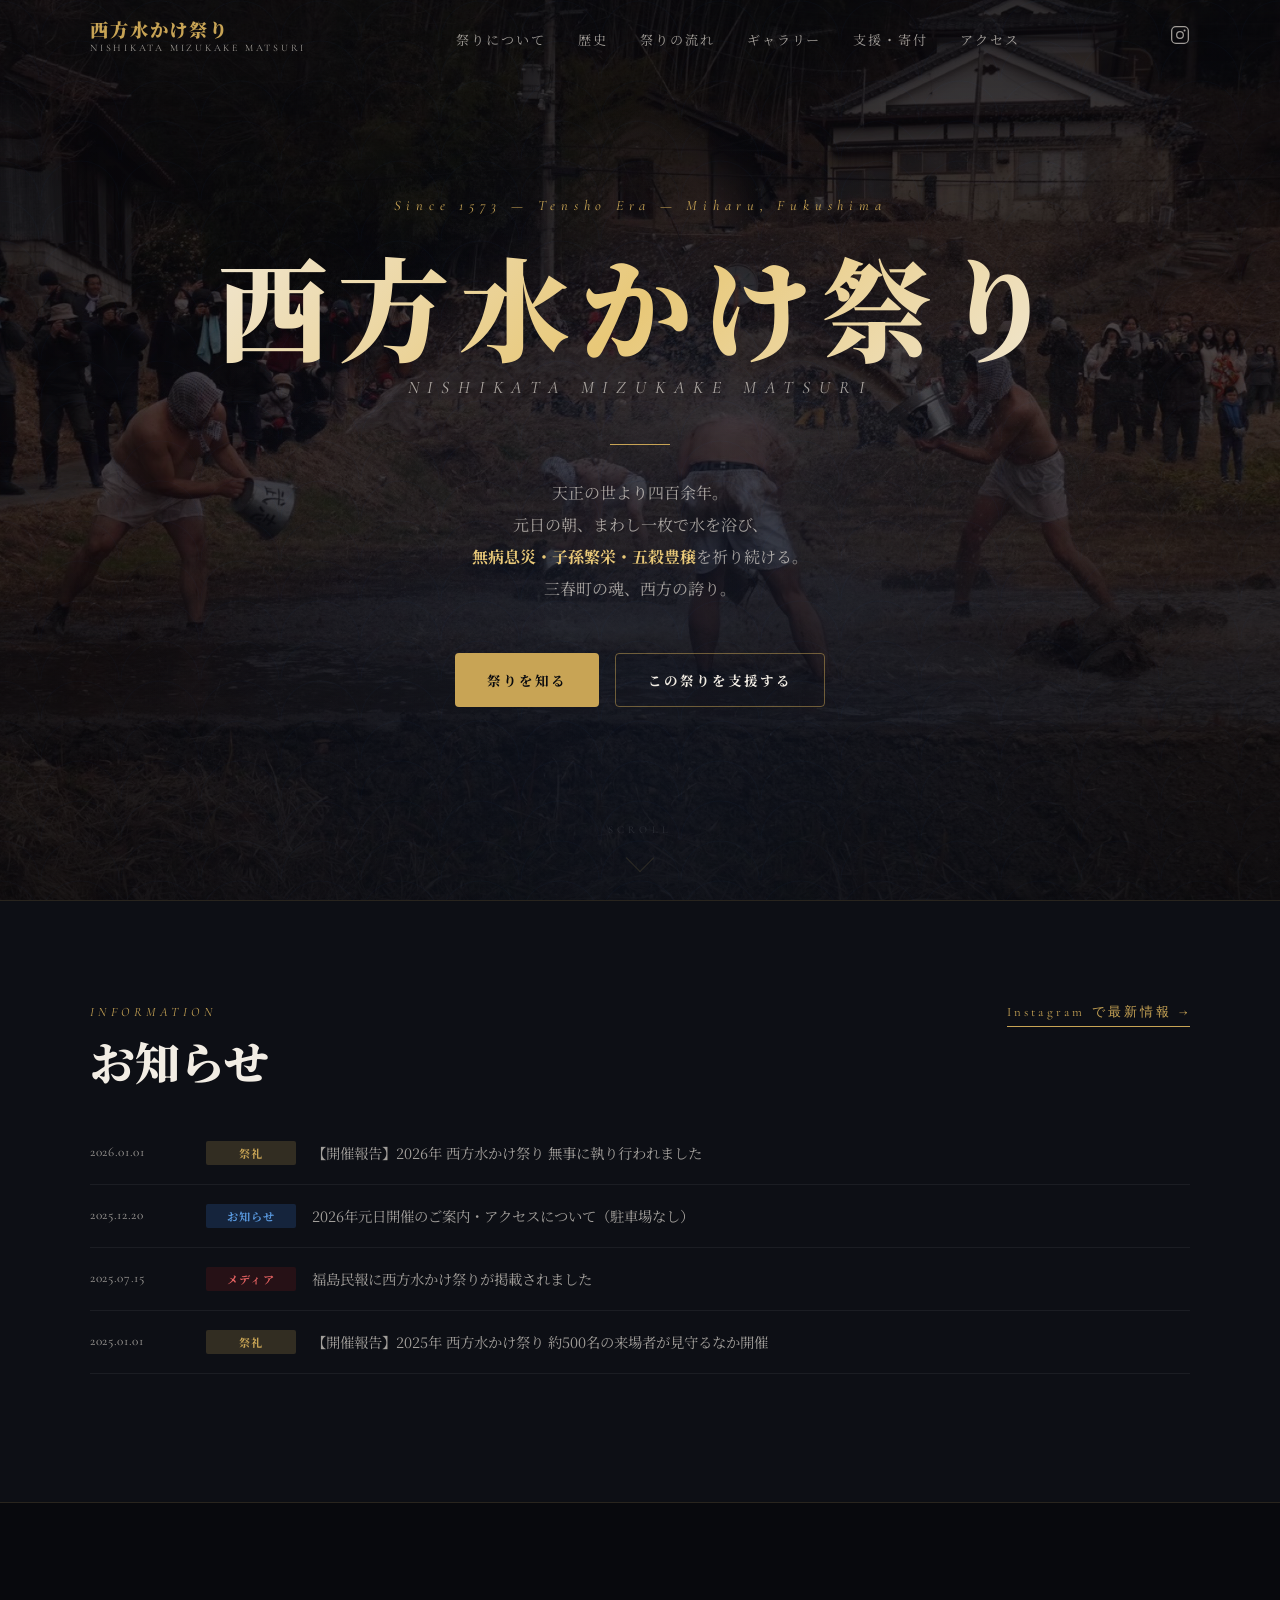
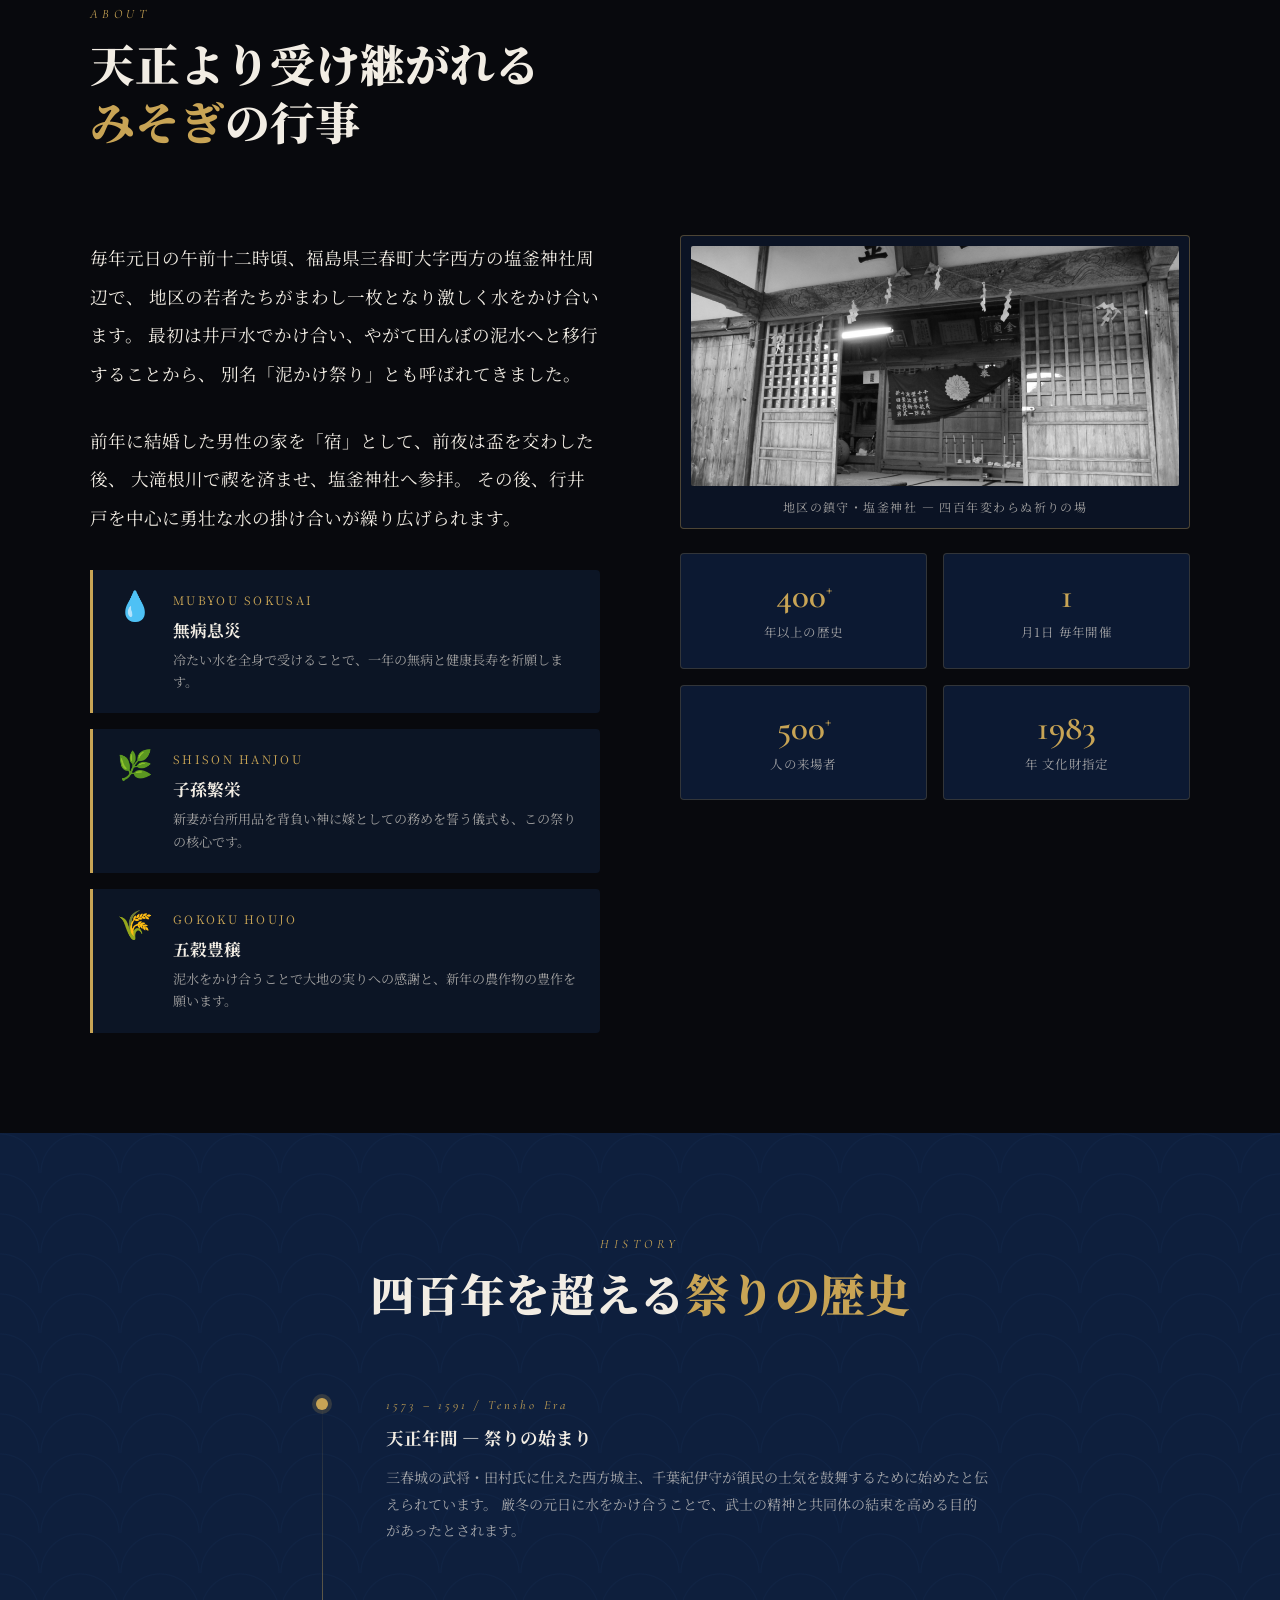
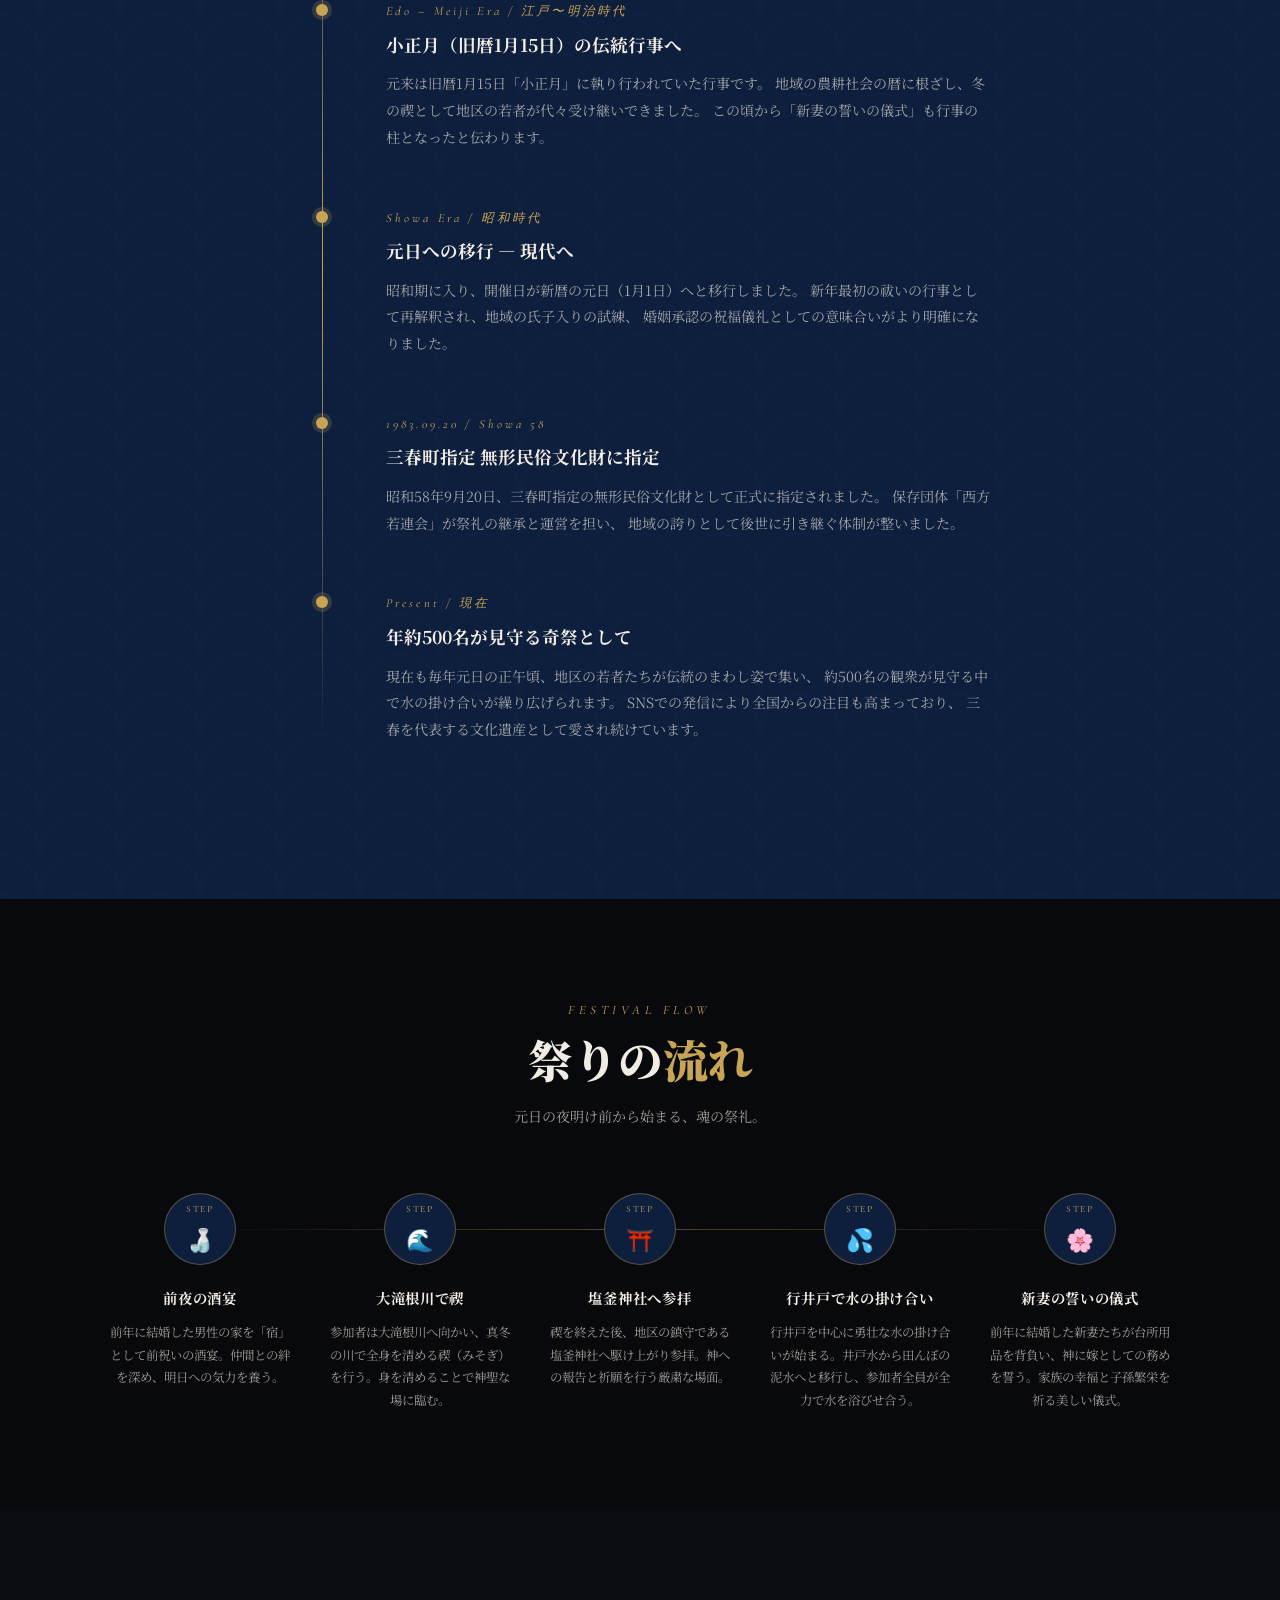
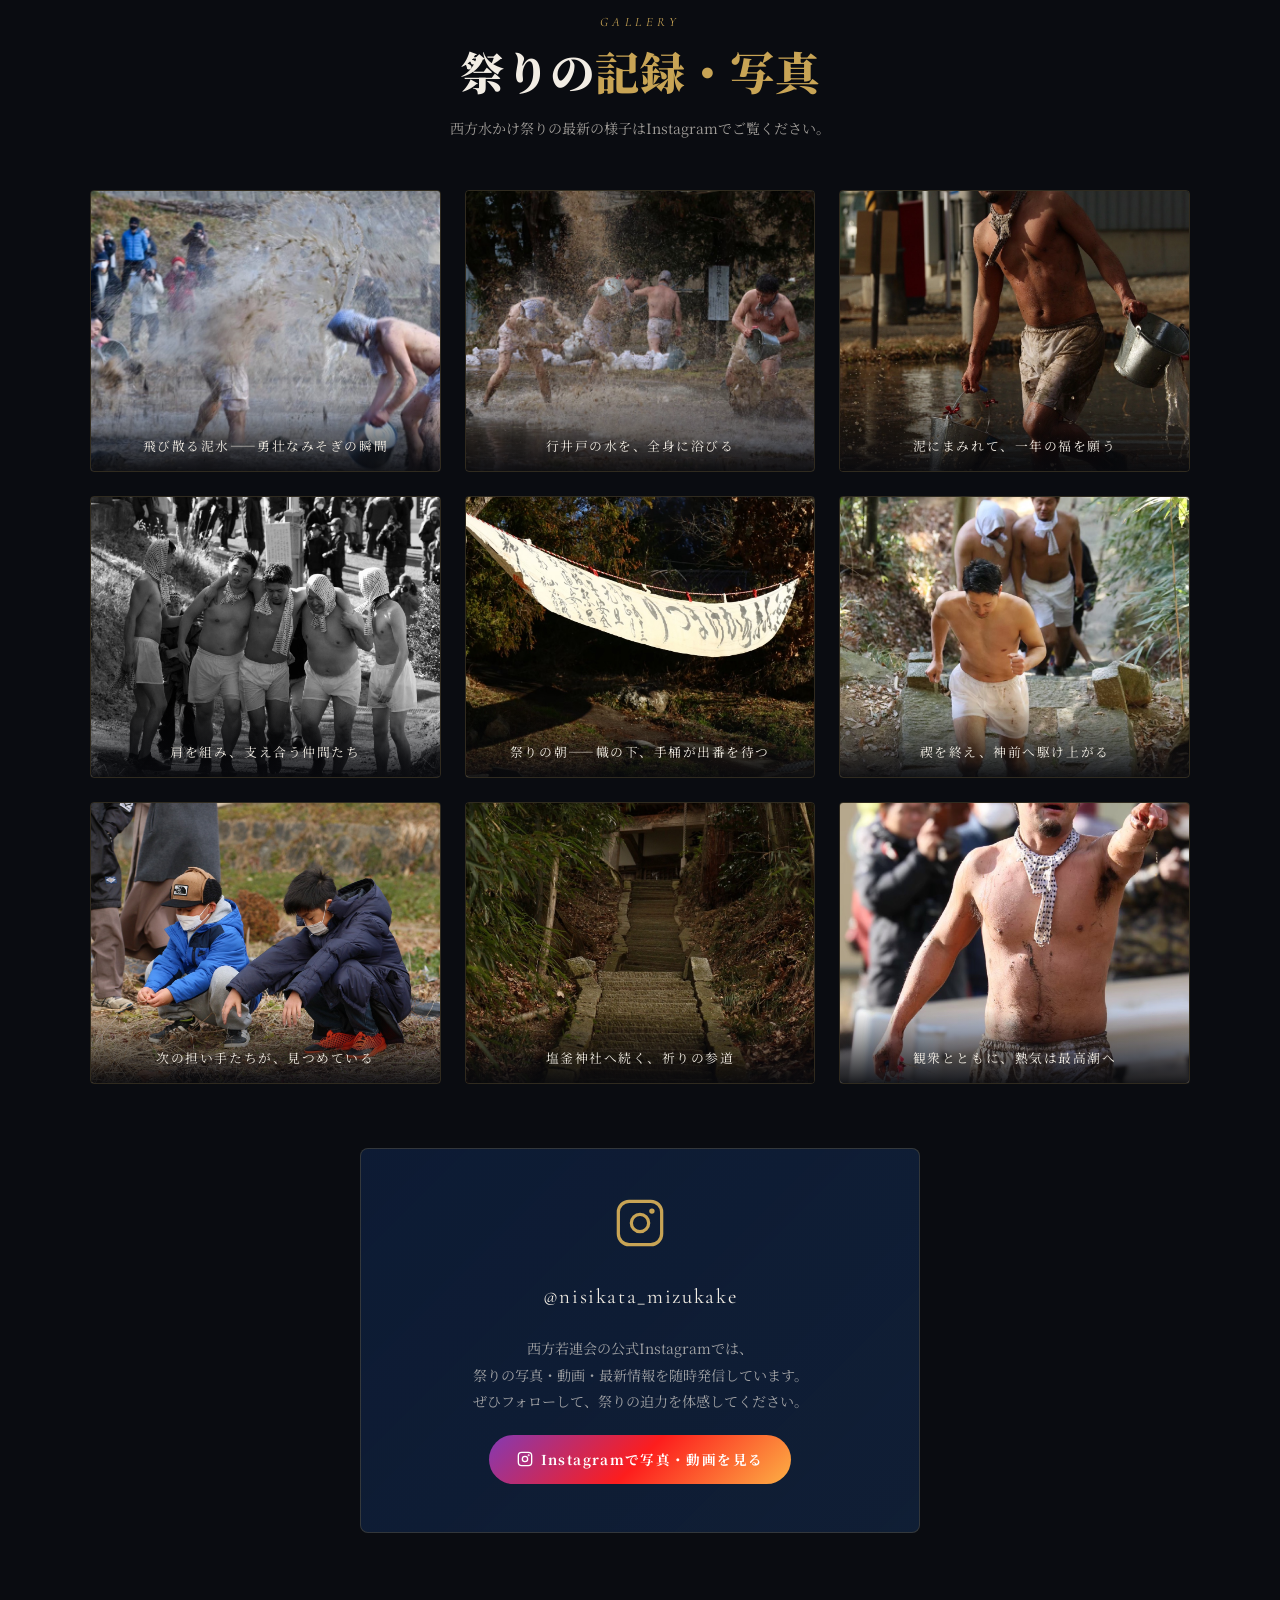
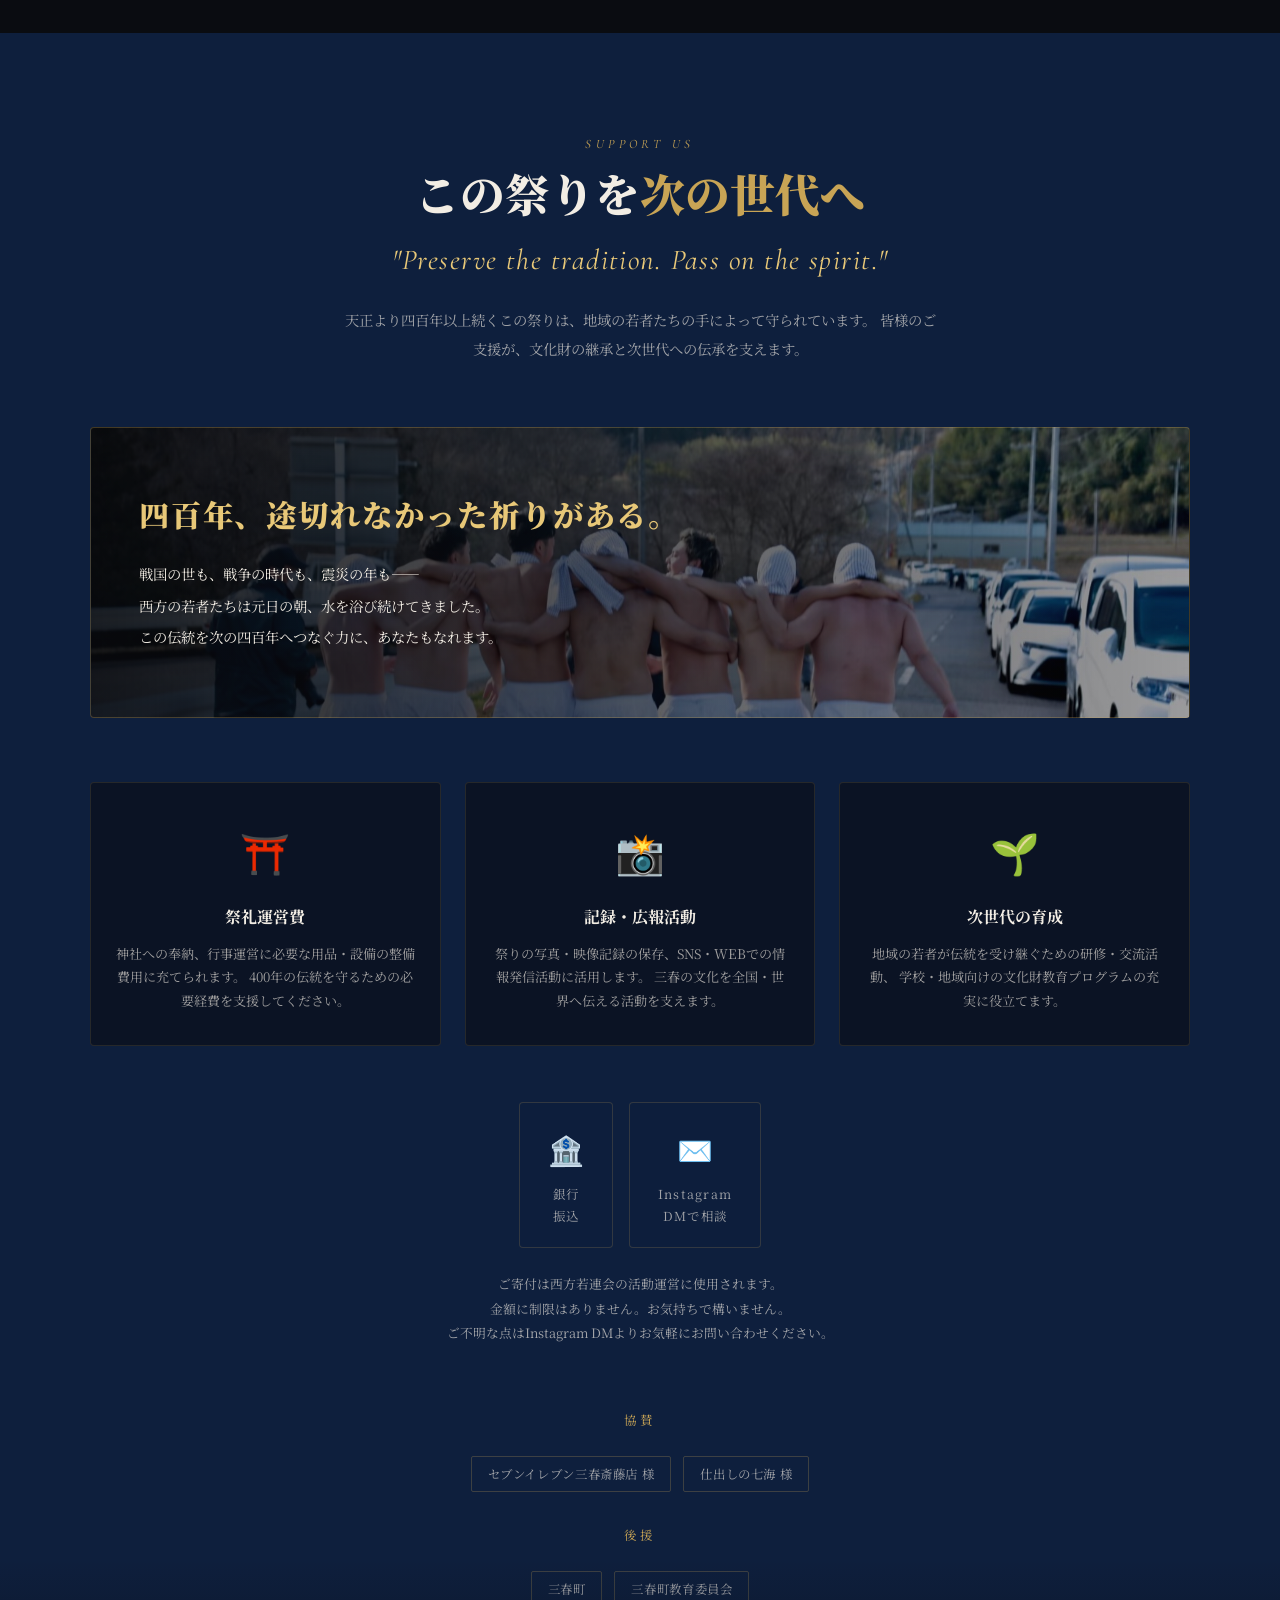
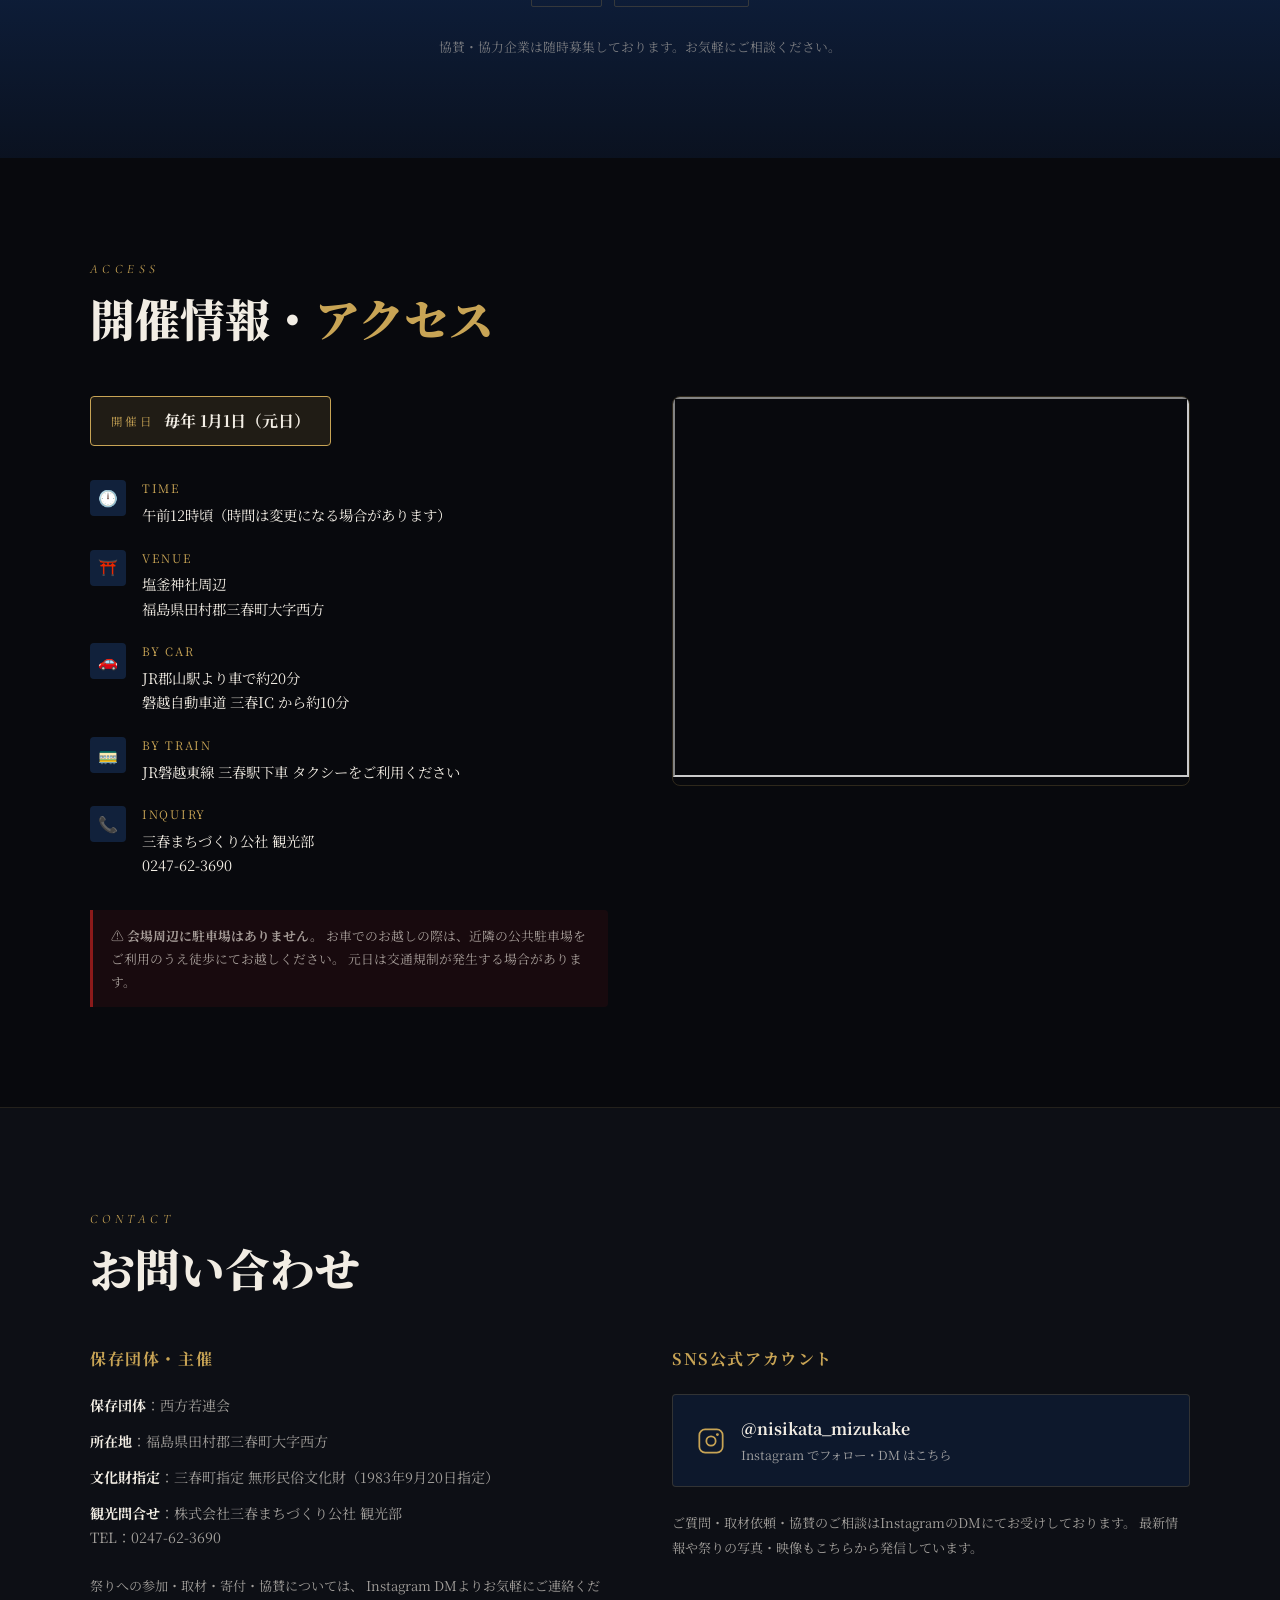
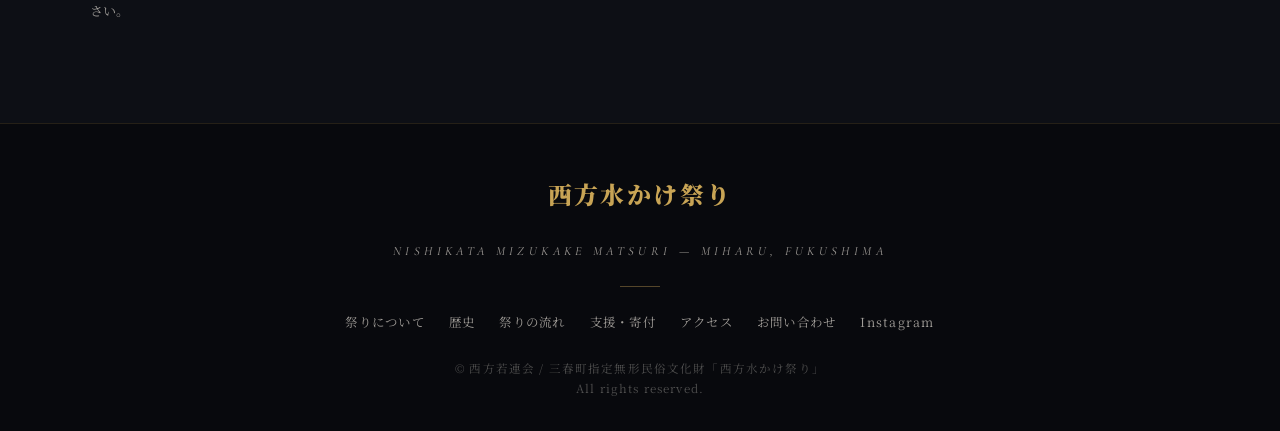
==== commit 8695535a: "お知らせ管理機能を追加 - お知らせデータを js/news-data.js に分離（このファイル編集だけで追加・修正・削除が可能） - 日付の新しい順に自動ソート - 投稿30日以内は「NEW」バッ" ====
--- a/index.html
+++ b/index.html
@@ -200,27 +200,9 @@
         </div>
         <a href="https://www.instagram.com/nisikata_mizukake/" target="_blank" rel="noopener" class="news-more">Instagram で最新情報 &rarr;</a>
       </div>
-      <div class="news-list reveal" role="list">
-        <a href="https://www.instagram.com/nisikata_mizukake/" target="_blank" rel="noopener" class="news-item" role="listitem">
-          <span class="news-date">2026.01.01</span>
-          <span class="news-badge badge-event">祭礼</span>
-          <span class="news-title">【開催報告】2026年 西方水かけ祭り 無事に執り行われました</span>
-        </a>
-        <a href="https://www.instagram.com/nisikata_mizukake/" target="_blank" rel="noopener" class="news-item" role="listitem">
-          <span class="news-date">2025.12.20</span>
-          <span class="news-badge badge-info">お知らせ</span>
-          <span class="news-title">2026年元日開催のご案内・アクセスについて（駐車場なし）</span>
-        </a>
-        <a href="https://www.instagram.com/nisikata_mizukake/" target="_blank" rel="noopener" class="news-item" role="listitem">
-          <span class="news-date">2025.07.15</span>
-          <span class="news-badge badge-media">メディア</span>
-          <span class="news-title">福島民報に西方水かけ祭りが掲載されました</span>
-        </a>
-        <a href="https://www.instagram.com/nisikata_mizukake/" target="_blank" rel="noopener" class="news-item" role="listitem">
-          <span class="news-date">2025.01.01</span>
-          <span class="news-badge badge-event">祭礼</span>
-          <span class="news-title">【開催報告】2025年 西方水かけ祭り 約500名の来場者が見守るなか開催</span>
-        </a>
+      <div class="news-list reveal" role="list" id="newsList"></div>
+      <div class="news-toggle-wrap reveal">
+        <button id="newsToggle" class="news-toggle" type="button" hidden>すべてのお知らせを見る</button>
       </div>
     </div>
   </section>
@@ -755,6 +737,7 @@
     </div>
   </footer>
 
+  <script src="js/news-data.js"></script>
   <script src="js/main.js"></script>
 </body>
 </html>
--- a/css/style.css
+++ b/css/style.css
@@ -499,6 +499,42 @@
 .badge-media  { background: rgba(139,26,26,0.2); color: #e06060; }
 .news-title   { font-size: 0.9rem; color: var(--white-sub); }
 .news-item:hover .news-title { color: var(--white); }
+
+/* NEW バッジ（投稿30日以内に自動表示） */
+.news-new {
+  display: inline-block;
+  margin-right: 8px;
+  padding: 1px 8px;
+  font-family: var(--font-en);
+  font-size: 0.62rem;
+  font-weight: 600;
+  letter-spacing: 0.18em;
+  color: var(--black);
+  background: linear-gradient(135deg, var(--gold) 0%, var(--gold-light) 100%);
+  border-radius: 2px;
+  vertical-align: 2px;
+  animation: newPulse 2.4s ease-in-out infinite;
+}
+@keyframes newPulse {
+  0%, 100% { opacity: 1; }
+  50%      { opacity: 0.55; }
+}
+
+/* すべてのお知らせを見る ボタン */
+.news-toggle-wrap { text-align: center; margin-top: 28px; }
+.news-toggle {
+  background: none;
+  border: 1px solid rgba(200,164,85,0.4);
+  color: var(--white-sub);
+  font-family: var(--font-ja);
+  font-size: 0.82rem;
+  letter-spacing: 0.15em;
+  padding: 10px 32px;
+  border-radius: var(--radius);
+  cursor: pointer;
+  transition: border-color var(--transition), color var(--transition);
+}
+.news-toggle:hover { border-color: var(--gold); color: var(--gold); }
 
 /* ============================================================
    ABOUT
@@ -1292,7 +1328,7 @@
   .nav-sns   { display: none; }
   .nav-burger { display: flex; }
   .news-item { grid-template-columns: 80px 1fr; grid-template-rows: auto auto; gap: 8px; }
-  .news-badge { grid-column: 2; }
+  .news-badge { grid-column: 2; justify-self: start; }
   .news-title { grid-column: 1 / -1; }
   .about-facts { grid-template-columns: 1fr 1fr; }
   .map-wrap iframe { height: 280px; }
